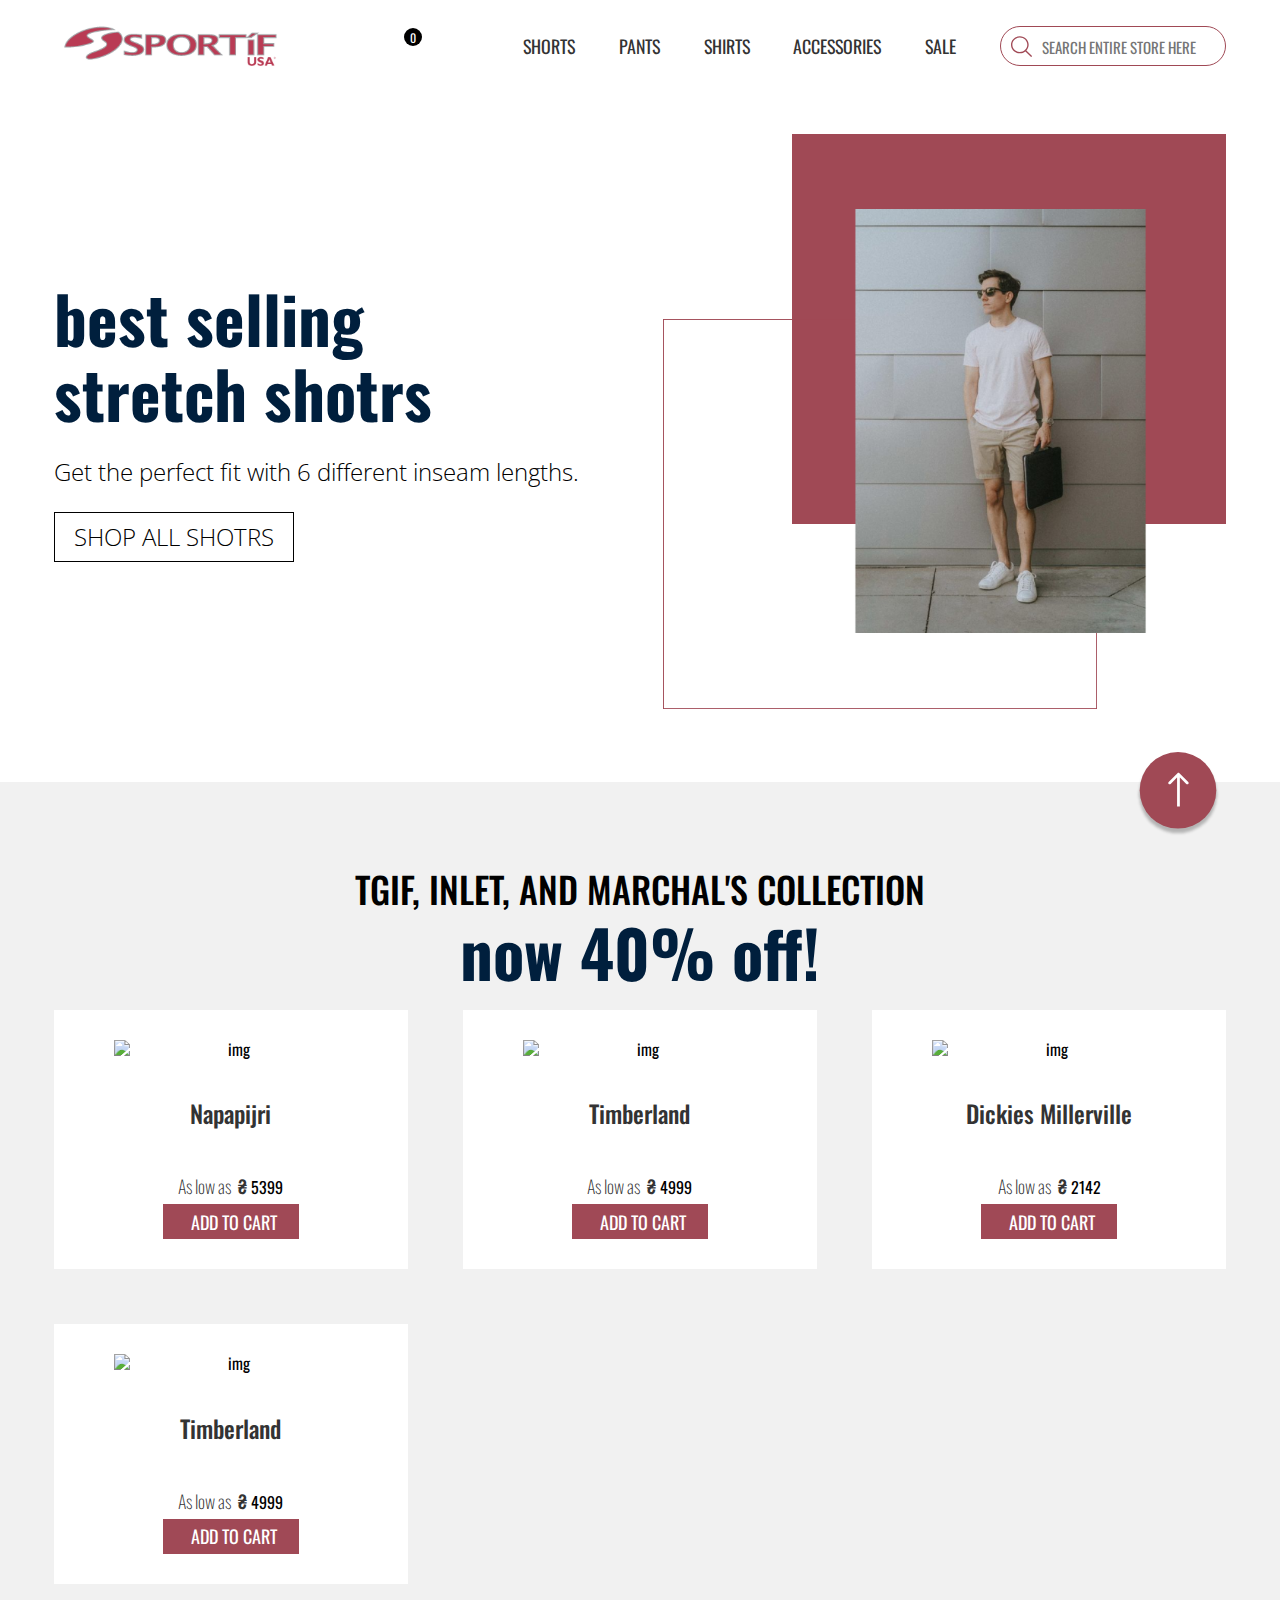
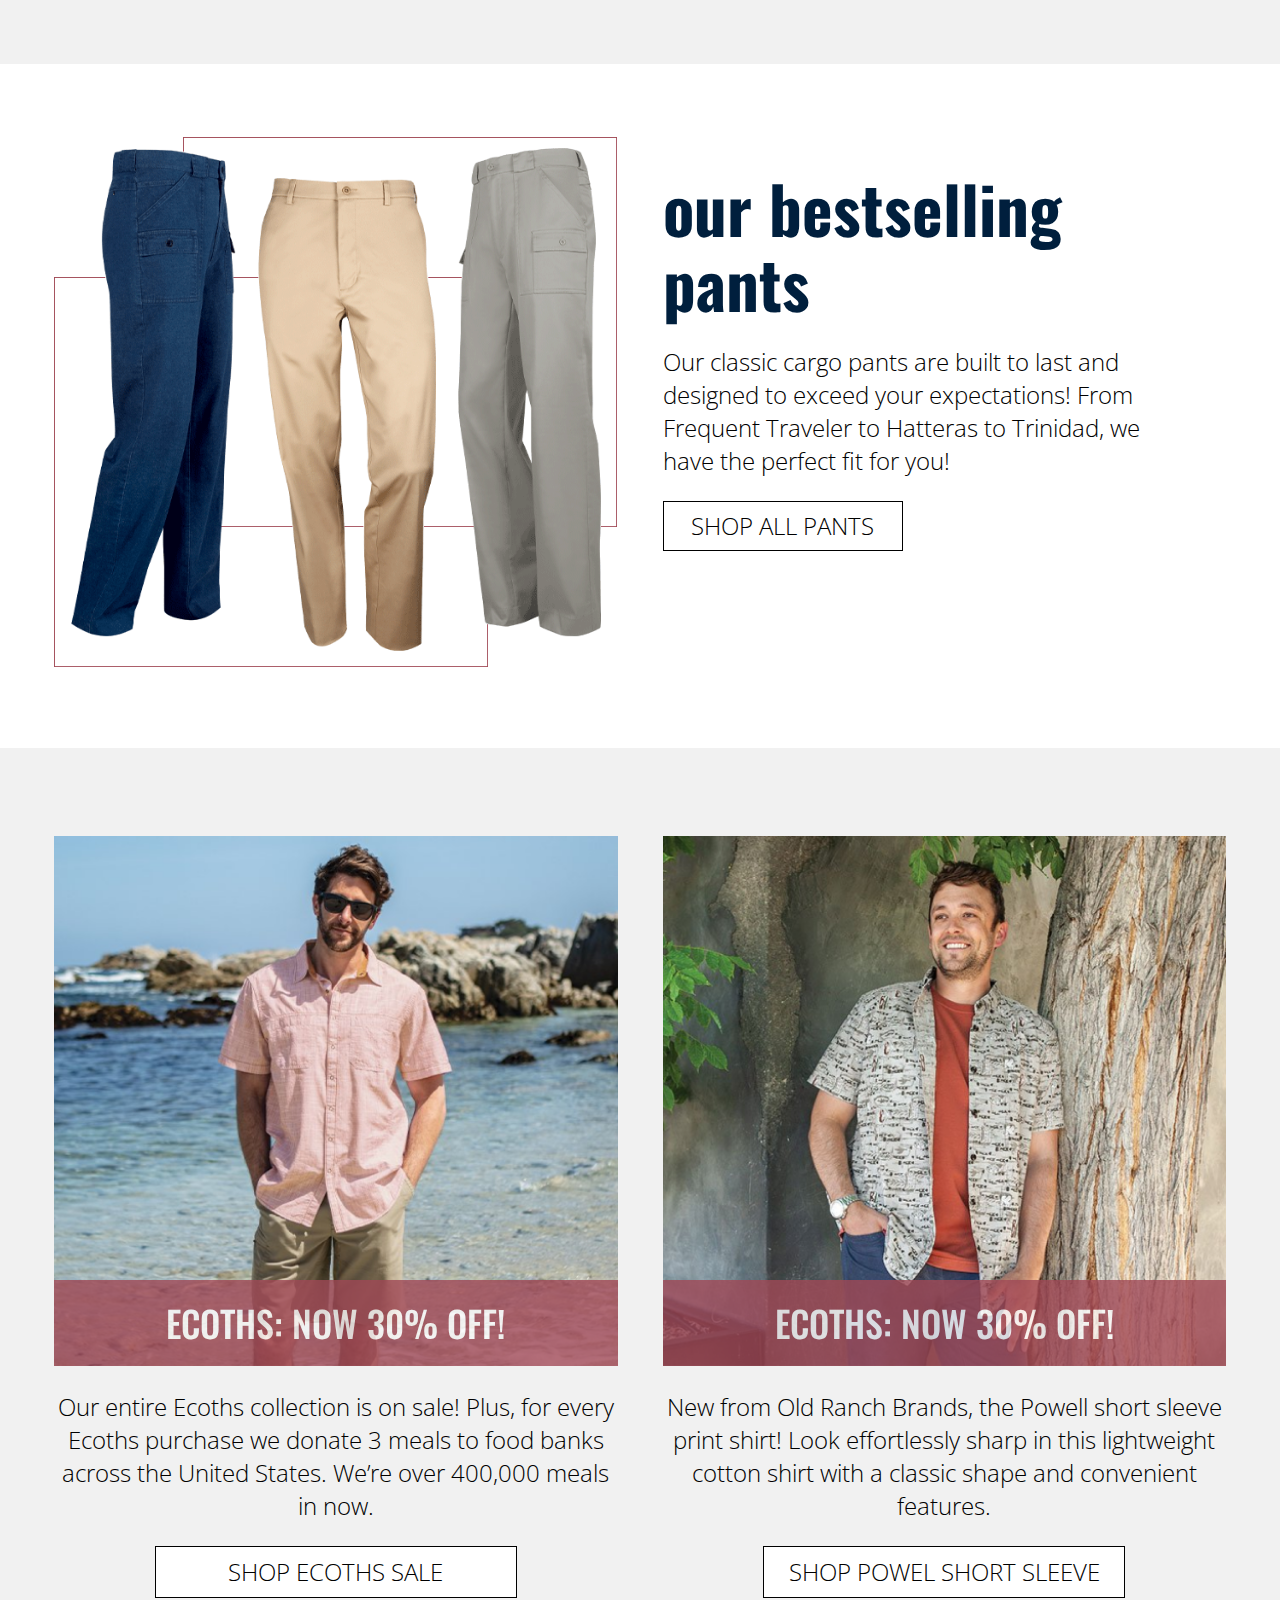
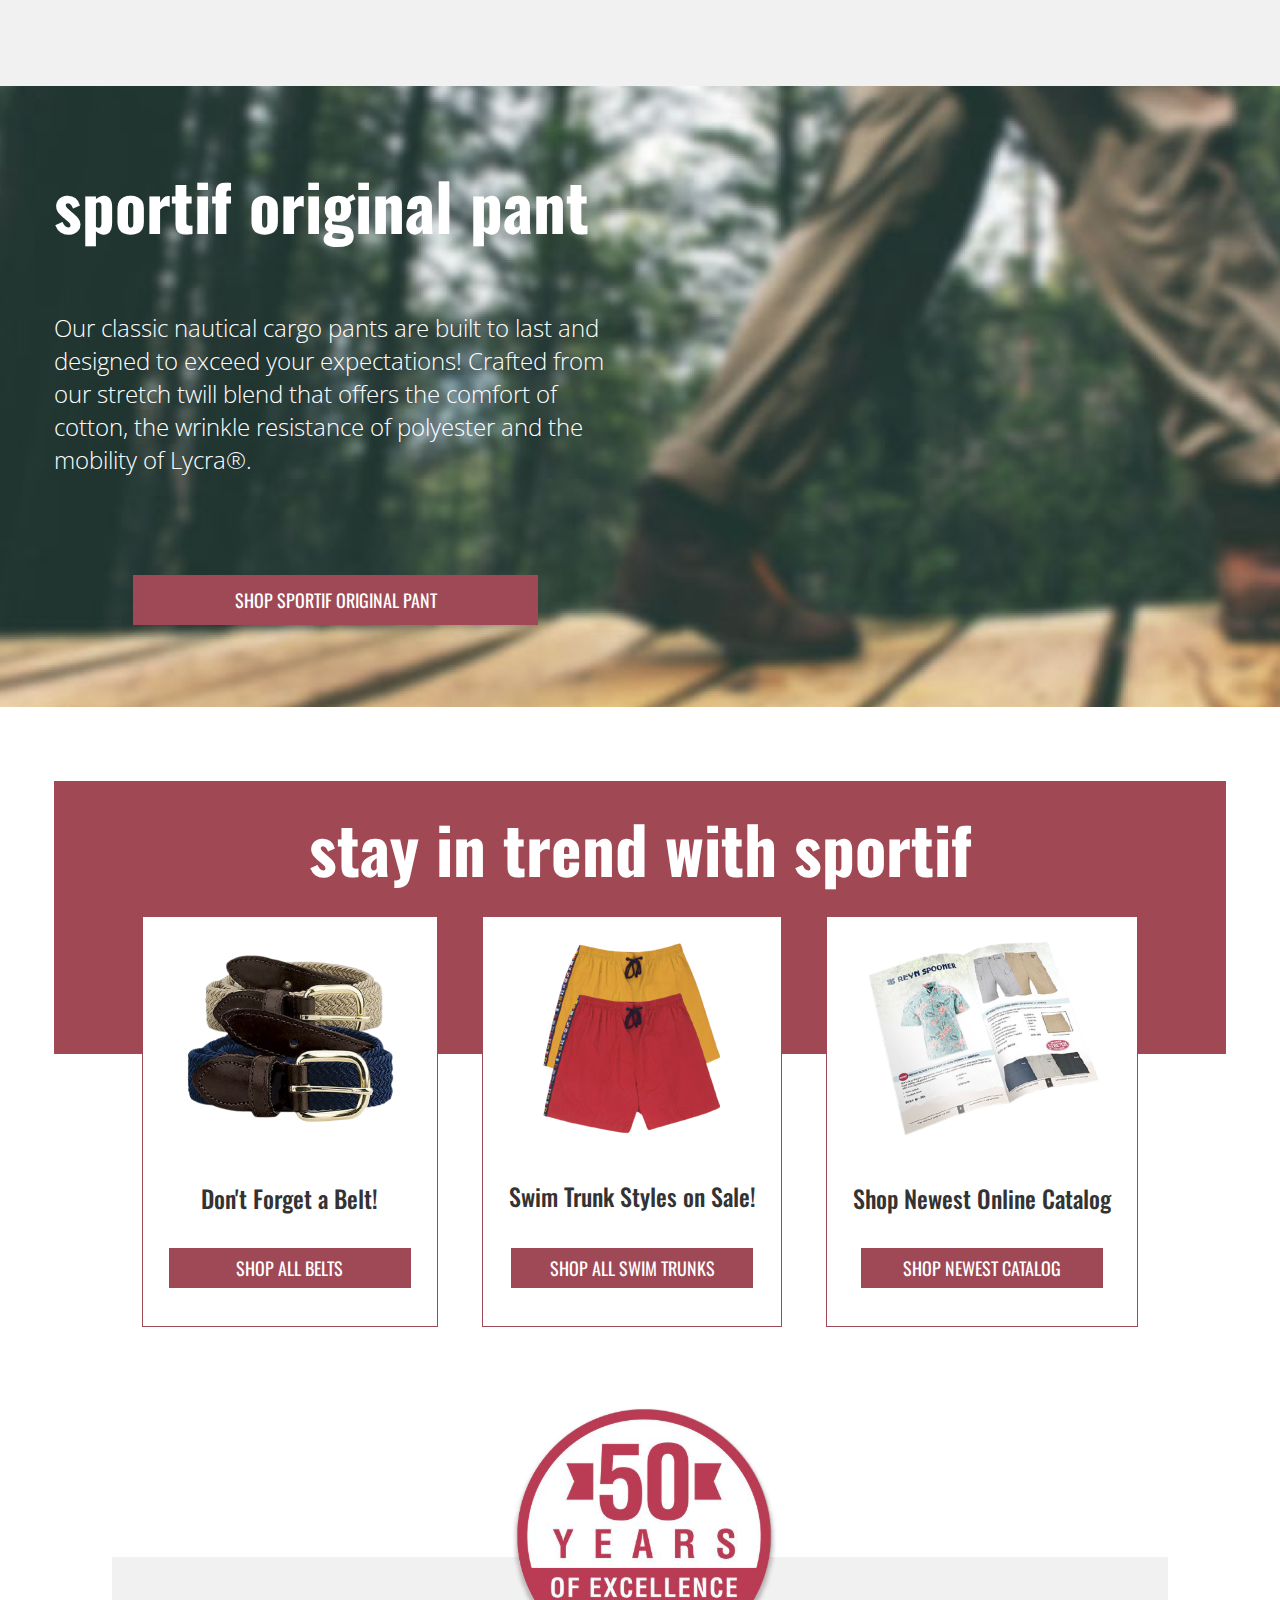
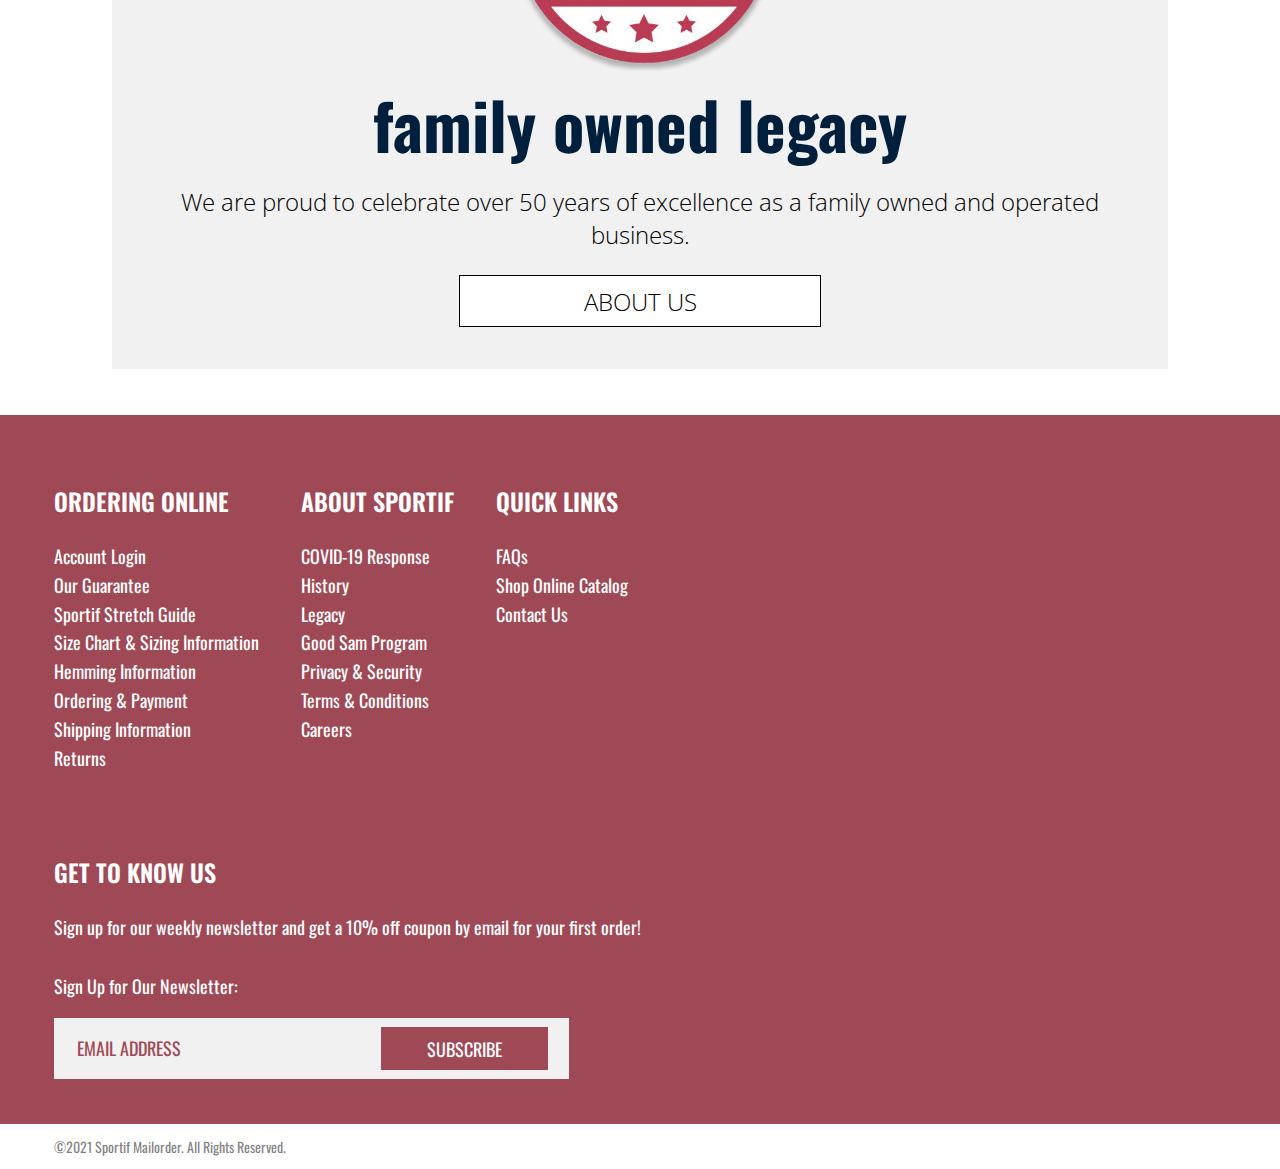
==== index.html @ de391627 "asdf" ====
<!DOCTYPE html>
<html lang="en">

<head>
  <meta charset="UTF-8">
  <meta http-equiv="X-UA-Compatible" content="IE=edge">
  <meta name="viewport" content="width=device-width, initial-scale=1.0">
  <title>SportIf</title>
  <link rel="stylesheet" href="./css/normalise.css">
  <link rel="stylesheet" href="./css/style.css">
  <link rel="stylesheet" href="./css/media.css">
</head>

<body>
  <div class="page">
    <header> <!-- header -->
      <div class="wrap">
        <div class="header">
          <a href="./index.html" class="header__logo">
            <img src="./img/svg/logo.svg" alt="logo">
          </a>
          <button class="header__shop sc-open" data-shop-open="open">
            <iconify-icon icon="subway:bag" width="32" height="32" class="header__bag"></iconify-icon>
            <span class="header__counter">0</span>
          </button>
          <nav class="header__nav" id="headerNav">
            <span data-tab="shorts" class="header__nav-link" href="shorts.html">shorts</span>
            <span data-tab="pants" class="header__nav-link" href="pants.html">pants</span>
            <span data-tab="shirts" class="header__nav-link" href="#!">shirts</span>
            <span data-tab="accessories" class="header__nav-link" href="#!">accessories</span>
            <span data-tab="sale" class="header__nav-link" href="#!">sale</span>
            <div class="header__search" id="headerSearch">
              <button class="header__search-btn">
                <img src="./img/svg/search.svg" alt="search">
              </button>
              <input class="header__search-inp" type="text" list="product" placeholder="search entire store here">
              <datalist id="product" class="header__search-list">
                <!-- adding options -->
              </datalist>
            </div>
          </nav>
          <div class="header__underlay"></div>
          <div class="burger">
            <span class="burger__line burger__line_one"></span>
            <span class="burger__line burger__line_two"></span>
            <span class="burger__line burger__line_three"></span>
            <span class="burger__line burger__line_four"></span>
          </div>
        </div>
      </div>
    </header>
    <section> <!-- block one -->
      <div class="wrap">
        <div class="one grid">
          <div class="one__left">
            <h2 class="text_xl">best selling <br> stretch shotrs</h2>
            <p class="text_md">Get the perfect fit with 6 different inseam lengths.</p>
            <button data-button="shorts" class="btn text_md">shop all shotrs</button>
          </div>
          <div class="one__right">
            <img src="./img/fashion-models/image-1.png" alt="img">
          </div>
        </div>
      </div>
    </section>
    <section> <!-- block two -->
      <div class="box">
        <div class="wrap">
          <div class="two">
            <h3 class="text_lg">tgif, inlet, and marchal's collection</h3>
            <h2 class="text_xl">now 40% off!</h2>
            <div class="two__cards">
              <!-- adding cards -->
            </div>
          </div>
        </div>
      </div>
    </section>
    <section> <!-- block three -->
      <div class="wrap">
        <div class="three grid">
          <div class="three__left">
            <img src="./img/onter/pants.png" alt="img">
          </div>
          <div class="three__right">
            <h2 class="text_xl">our bestselling pants</h2>
            <p class="text_md">Our classic cargo pants are built to last and designed to exceed your expectations! From
              Frequent Traveler
              to Hatteras to Trinidad, we have the perfect fit for you!
            </p>
            <button data-button="pants" class="btn text_md">shop all pants</button>
          </div>
        </div>
      </div>
    </section>
    <section> <!-- block four -->
      <div class="box">
        <div class="wrap">
          <div class="four grid">
            <div class="four__card">
              <div class="four__image">
                <img src="./img/fashion-models/image2.png" alt="img">
              </div>
              <p class="text_md">
                Our entire Ecoths collection is on sale! Plus, for every Ecoths purchase we donate 3 meals to food banks
                across the United States. We’re over 400,000 meals in now.
              </p>
              <a href="#!" class="btn text_md four__btn">shop ecoths sale</a>
            </div>
            <div class="four__card">
              <div class="four__image">
                <img src="./img/fashion-models/image3.png" alt="img">
              </div>
              <p class="text_md">
                New from Old Ranch Brands, the Powell short sleeve print shirt! Look effortlessly sharp in this
                lightweight cotton shirt with a classic shape and convenient features.
              </p>
              <a href="#!" class="btn text_md four__btn">shop powel short sleeve</a>
            </div>
          </div>
        </div>
      </div>
    </section>
    <section> <!-- block five -->
      <div class="five">
        <div class="wrap">
          <div class="grid">
            <h2 class="five__title text_xl text_white">sportif original pant</h2>
            <p class="five__item text_md text_white">
              Our classic nautical cargo pants are built to last and designed to exceed your expectations! Crafted from
              our stretch twill blend that offers the comfort of cotton, the wrinkle resistance of polyester and the
              mobility of Lycra®.
            </p>
            <button class="five__btn btn_red">shop sportif original pant</button>
          </div>
        </div>
      </div>
    </section>
    <section> <!-- block six -->
      <div class="wrap">
        <div class="six">
          <div class="six__content">
            <h2 class="six__title text_xl text_white">stay in trend with sportif</h2>
            <div class="six__cards">
              <div class="six__card">
                <div>
                  <img src="./img/onter/belts.png" alt="belts">
                </div>
                <h4 class="card__title">Don't Forget a Belt!</h4>
                <button class="six__btn btn_red">shop all belts</button>
              </div>
              <div class="six__card">
                <div>
                  <img src="./img/onter/swims.png" alt="belts">
                </div>
                <h4 class="card__title">Swim Trunk Styles on Sale!</h4>
                <button class="six__btn btn_red">shop all swim trunks</button>
              </div>
              <div class="six__card">
                <div>
                  <img src="./img/onter/2104_sp_home_catalog.png" alt="belts">
                </div>
                <h4 class="card__title">Shop Newest Online Catalog</h4>
                <button class="six__btn btn_red">shop newest catalog</button>
              </div>
            </div>
          </div>
        </div>
      </div>
    </section>
    <section> <!-- block seven -->
      <div class="wrap">
        <div class="seven">
          <div class="seven__content">
            <h2 class="text_xl">family owned legacy</h2>
            <p class="text_md">
              We are proud to celebrate over 50 years of excellence as a family owned and operated business.
            </p>
            <a href="#!" class="btn text_md four__btn">about us</a>
          </div>
        </div>
      </div>
    </section>
    <footer> <!-- foooter -->
      <div class="footer">
        <div class="wrap">
          <div class="footer__content">
            <div class="footer__column">
              <h2 class="footer__title text_white">ordering online</h2>
              <ul>
                <li><a href="#!" class="text_sm text_white">Account Login</a></li>
                <li><a href="#!" class="text_sm text_white">Our Guarantee</a></li>
                <li><a href="#!" class="text_sm text_white">Sportif Stretch Guide</a></li>
                <li><a href="#!" class="text_sm text_white">Size Chart & Sizing Information</a></li>
                <li><a href="#!" class="text_sm text_white">Hemming Information</a></li>
                <li><a href="#!" class="text_sm text_white">Ordering & Payment</a></li>
                <li><a href="#!" class="text_sm text_white">Shipping Information</a></li>
                <li><a href="#!" class="text_sm text_white">Returns</a></li>
              </ul>
            </div>
            <div class="footer__column">
              <h2 class="footer__title text_white">about sportif</h2>
              <ul>
                <li><a href="#!" class="text_sm text_white">COVID-19 Response</a></li>
                <li><a href="#!" class="text_sm text_white">History</a></li>
                <li><a href="#!" class="text_sm text_white">Legacy</a></li>
                <li><a href="#!" class="text_sm text_white">Good Sam Program</a></li>
                <li><a href="#!" class="text_sm text_white">Privacy & Security</a></li>
                <li><a href="#!" class="text_sm text_white">Terms & Conditions</a></li>
                <li><a href="#!" class="text_sm text_white">Careers</a></li>
              </ul>
            </div>
            <div class="footer__column">
              <h2 class="footer__title text_white">quick links</h2>
              <ul>
                <li><a href="#!" class="text_sm text_white">FAQs</a></li>
                <li><a href="#!" class="text_sm text_white">Shop Online Catalog</a></li>
                <li><a href="#!" class="text_sm text_white">Contact Us</a></li>
              </ul>
            </div>
            <div class="footer__column">
              <h2 class="footer__title text_white">get to know us</h2>
              <ul>
                <li class="footer__margin">
                  <a href="#!" class="text_sm text_white">
                    Sign up for our weekly newsletter and get a 10% off coupon by email for your first order!
                  </a>
                </li>
                <li><a href="#!" class="text_sm text_white">Sign Up for Our Newsletter:</a></li>
              </ul>
              <form>
                <div class="footer__form">
                  <input type="email" class="footer__input" placeholder="email address">
                  <input type="submit" value="subscribe" class="footer__btn btn_red">
                </div>
              </form>
            </div>
          </div>
        </div>
      </div>
    </footer>
    <div class="copy">
      <div class="wrap"><span class="copy__text">©2021 Sportif Mailorder. All Rights Reserved.</span></div>
    </div>
    <div class="arrow-up">
      <a href="#">
        <img src="./img/svg/arrow-up.svg" alt="">
      </a>
    </div>
    <section> <!-- card modal -->
      <div class="modal hide">
        <div class="modal__content sc-card">
          <button class="close md-close">
            <img src="./img/svg/cloce.svg" alt="close">
          </button>
          <div class="grid">
            <div class="modal__left">
              <img class="modal__image sc-image" src="" alt="product">
              <div class="modal__block-image">
                <img class="modal__img-front" src="" alt="front">
                <img class="modal__img-back" src="" alt="back">
              </div>
            </div>
            <div class="modal__right">
              <div class="modal__chapter">
                <h1 class="modal__name-product sc-title">ssss</h1>
                <span class="modal__item">item #</span>
                <span class="modal__id sc-id"></span>
              </div>
              <div class="card__stars modal__stars">
                <iconify-icon icon="bi:star-fill" style="color: #ffcc48;" width="24" height="24"></iconify-icon>
                <iconify-icon icon="bi:star-fill" style="color: #ffcc48;" width="24" height="24"></iconify-icon>
                <iconify-icon icon="bi:star-fill" style="color: #ffcc48;" width="24" height="24"></iconify-icon>
                <iconify-icon icon="bi:star-fill" style="color: #ffcc48;" width="24" height="24"></iconify-icon>
                <iconify-icon icon="bi:star-fill" style="color: #ffcc48;" width="24" height="24"></iconify-icon>
              </div>
              <div class="modal__as">As low as</div>
              <div class="modal__cost">
                <span>&#8372;</span>
                <span class="modal__price sc-price"></span>
              </div>
              <div>
                <span class="modal__size">size</span>
                <div class="modal__size-block"></div>
              </div>
              <div class="modal__buttons">
                <button class="modal__bag sc-add">
                  <iconify-icon icon="subway:bag" width="21" height="21"></iconify-icon>
                  add to bag
                </button>
                <button class="modal__wish">
                  <iconify-icon icon="mdi:heart" width="30" height="30"></iconify-icon>
                  add to wishlist
                </button>
              </div>
              <div class="modal__social">
                <a href="https://uk-ua.facebook.com/">
                  <img src="./img/svg/facebook.svg" alt="facebook">
                </a>
                <a href="https://twitter.com/?lang=uk">
                  <img src="./img/svg/twitter.svg" alt="twitter">
                </a>
                <a href="https://www.pinterest.com/">
                  <img src="./img/svg/pinterest.svg" alt="pinterest">
                </a>
                <a href="#">
                  <img src="./img/svg/link.svg" alt="link">
                </a>
              </div>
              <div class="modal__copy">
                <h2 class="modal__worry">- Worry Free Shopping -</h2>
                <div class="modal__bellow">
                  <div class="modal__copy-delivery">
                    <img src="./img/svg/free-delivery.svg" alt="img">
                    <span class="modal__copy-text">free priority shipping on ofders $99+*</span>
                  </div>
                  <div class="modal__copy-exchange">
                    <img src="./img/svg/exchange.svg" alt="img">
                    <span class="modal__copy-text">free returns & exchanges*</span>
                  </div>
                </div>
              </div>
            </div>
          </div>
        </div>
      </div>
    </section>
    <section> <!-- shopping cart modal -->
      <div class="modal shop hide">
        <div class="shop__content modal__content">
          <header>
            <div class="shop__header">
              <h1 class="aside__title shop__ch">
                shopping cart 
                <span class="shop__empty">is empty</span>
              </h1>
              <button class="shop__close sc-close">
                <img src="./img/svg/cloce.svg" alt="close">
              </button>
            </div>
          </header>
          <main>
            <div class="wrap">
              <div class="shop__main r-main">
                <!-- adding cards to shop cart -->
              </div>
            </div>
          </main>
          <footer>
            <div class="shop__footer">
              <button class="shop__pay btn_red">
                pay: &nbsp;
                <span class="shop__total-price sc-total-price"></span>
                &nbsp; &#8372;
              </button>
            </div>
          </footer>
        </div>
      </div>
    </section>
  </div>

  <script src="https://code.iconify.design/iconify-icon/1.0.7/iconify-icon.min.js"></script>
  <script src="./js/index.js" type="module"></script>
  <script src="./js/shopcart.js" type="module"></script>
</body>

</html>
---- css/normalise.css ----
/*! normalize.css v8.0.1 | MIT License | github.com/necolas/normalize.css */

/* Document
   ========================================================================== */

/**
 * 1. Correct the line height in all browsers.
 * 2. Prevent adjustments of font size after orientation changes in iOS.
 */

 html {
  line-height: 1.15; /* 1 */
  -webkit-text-size-adjust: 100%; /* 2 */
}

/* Sections
   ========================================================================== */

/**
 * Remove the margin in all browsers.
 */

body {
  margin: 0;
}

/**
 * Render the `main` element consistently in IE.
 */

main {
  display: block;
}

/**
 * Correct the font size and margin on `h1` elements within `section` and
 * `article` contexts in Chrome, Firefox, and Safari.
 */

h1 {
  font-size: 2em;
  margin: 0.67em 0;
}

/* Grouping content
   ========================================================================== */

/**
 * 1. Add the correct box sizing in Firefox.
 * 2. Show the overflow in Edge and IE.
 */

hr {
  box-sizing: content-box; /* 1 */
  height: 0; /* 1 */
  overflow: visible; /* 2 */
}

/**
 * 1. Correct the inheritance and scaling of font size in all browsers.
 * 2. Correct the odd `em` font sizing in all browsers.
 */

pre {
  font-family: monospace, monospace; /* 1 */
  font-size: 1em; /* 2 */
}

/* Text-level semantics
   ========================================================================== */

/**
 * Remove the gray background on active links in IE 10.
 */

a {
  background-color: transparent;
}

/**
 * 1. Remove the bottom border in Chrome 57-
 * 2. Add the correct text decoration in Chrome, Edge, IE, Opera, and Safari.
 */

abbr[title] {
  border-bottom: none; /* 1 */
  text-decoration: underline; /* 2 */
  text-decoration: underline dotted; /* 2 */
}

/**
 * Add the correct font weight in Chrome, Edge, and Safari.
 */

b,
strong {
  font-weight: bolder;
}

/**
 * 1. Correct the inheritance and scaling of font size in all browsers.
 * 2. Correct the odd `em` font sizing in all browsers.
 */

code,
kbd,
samp {
  font-family: monospace, monospace; /* 1 */
  font-size: 1em; /* 2 */
}

/**
 * Add the correct font size in all browsers.
 */

small {
  font-size: 80%;
}

/**
 * Prevent `sub` and `sup` elements from affecting the line height in
 * all browsers.
 */

sub,
sup {
  font-size: 75%;
  line-height: 0;
  position: relative;
  vertical-align: baseline;
}

sub {
  bottom: -0.25em;
}

sup {
  top: -0.5em;
}

/* Embedded content
   ========================================================================== */

/**
 * Remove the border on images inside links in IE 10.
 */

img {
  border-style: none;
}

/* Forms
   ========================================================================== */

/**
 * 1. Change the font styles in all browsers.
 * 2. Remove the margin in Firefox and Safari.
 */

button,
input,
optgroup,
select,
textarea {
  font-family: inherit; /* 1 */
  font-size: 100%; /* 1 */
  line-height: 1.15; /* 1 */
  margin: 0; /* 2 */
}

/**
 * Show the overflow in IE.
 * 1. Show the overflow in Edge.
 */

button,
input { /* 1 */
  overflow: visible;
}

/**
 * Remove the inheritance of text transform in Edge, Firefox, and IE.
 * 1. Remove the inheritance of text transform in Firefox.
 */

button,
select { /* 1 */
  text-transform: none;
}

/**
 * Correct the inability to style clickable types in iOS and Safari.
 */

button,
[type="button"],
[type="reset"],
[type="submit"] {
  -webkit-appearance: button;
}

/**
 * Remove the inner border and padding in Firefox.
 */

button::-moz-focus-inner,
[type="button"]::-moz-focus-inner,
[type="reset"]::-moz-focus-inner,
[type="submit"]::-moz-focus-inner {
  border-style: none;
  padding: 0;
}

/**
 * Restore the focus styles unset by the previous rule.
 */

button:-moz-focusring,
[type="button"]:-moz-focusring,
[type="reset"]:-moz-focusring,
[type="submit"]:-moz-focusring {
  outline: 1px dotted ButtonText;
}

/**
 * Correct the padding in Firefox.
 */

fieldset {
  padding: 0.35em 0.75em 0.625em;
}

/**
 * 1. Correct the text wrapping in Edge and IE.
 * 2. Correct the color inheritance from `fieldset` elements in IE.
 * 3. Remove the padding so developers are not caught out when they zero out
 *    `fieldset` elements in all browsers.
 */

legend {
  box-sizing: border-box; /* 1 */
  color: inherit; /* 2 */
  display: table; /* 1 */
  max-width: 100%; /* 1 */
  padding: 0; /* 3 */
  white-space: normal; /* 1 */
}

/**
 * Add the correct vertical alignment in Chrome, Firefox, and Opera.
 */

progress {
  vertical-align: baseline;
}

/**
 * Remove the default vertical scrollbar in IE 10+.
 */

textarea {
  overflow: auto;
}

/**
 * 1. Add the correct box sizing in IE 10.
 * 2. Remove the padding in IE 10.
 */

[type="checkbox"],
[type="radio"] {
  box-sizing: border-box; /* 1 */
  padding: 0; /* 2 */
}

/**
 * Correct the cursor style of increment and decrement buttons in Chrome.
 */

[type="number"]::-webkit-inner-spin-button,
[type="number"]::-webkit-outer-spin-button {
  height: auto;
}

/**
 * 1. Correct the odd appearance in Chrome and Safari.
 * 2. Correct the outline style in Safari.
 */

[type="search"] {
  -webkit-appearance: textfield; /* 1 */
  outline-offset: -2px; /* 2 */
}

/**
 * Remove the inner padding in Chrome and Safari on macOS.
 */

[type="search"]::-webkit-search-decoration {
  -webkit-appearance: none;
}

/**
 * 1. Correct the inability to style clickable types in iOS and Safari.
 * 2. Change font properties to `inherit` in Safari.
 */

::-webkit-file-upload-button {
  -webkit-appearance: button; /* 1 */
  font: inherit; /* 2 */
}

/* Interactive
   ========================================================================== */

/*
 * Add the correct display in Edge, IE 10+, and Firefox.
 */

details {
  display: block;
}

/*
 * Add the correct display in all browsers.
 */

summary {
  display: list-item;
}

/* Misc
   ========================================================================== */

/**
 * Add the correct display in IE 10+.
 */

template {
  display: none;
}

/**
 * Add the correct display in IE 10.
 */

[hidden] {
  display: none;
}
---- css/style.css ----
@import url("https://fonts.googleapis.com/css2?family=Open+Sans:wght@300;400&family=Oswald:wght@200;300;400;500;600;700&display=swap");
/* #region tags */
html {
  scroll-behavior: smooth;
  -webkit-tap-highlight-color: rgba(0, 0, 0, 0);
}

body {
  font-family: "Oswald", sans-serif;
  background-color: #787878;
}

body.active {
  overflow: hidden;
}

a {
  text-decoration: none;
}

a:hover {
  color: #C4C4C4;
}

img {
  width: 100%;
  display: block;
}

button {
  border: none;
  outline: none;
  background: transparent;
  padding: 0;
  cursor: pointer;
}

ul {
  padding: 0;
  list-style-type: none;
}

input {
  border: none;
  outline: none;
  background: transparent;
}

input[type=checkbox] {
  display: block;
  width: 15px;
  height: 15px;
  margin-bottom: 26px;
}

input[type=checkbox]:checked + label {
  border: 1px solid #a04956;
  opacity: 0.5;
}

/* #endregion */
/* #region common */
.page {
  max-width: 1440px;
  margin: 0 auto;
  overflow: hidden;
  background-color: #fff;
}

.box {
  max-width: 1440px;
  background-color: #f1f1f1;
}

.wrap {
  padding: 0 4.2%;
  box-sizing: border-box;
}

.grid {
  display: grid;
  grid-template-columns: 1fr 1fr;
  gap: 45px;
}

.text_xl {
  font-size: 65px;
  font-weight: 700;
  color: #001f3d;
  margin: 0;
}

.text_lg {
  font-size: 36px;
  font-weight: 500;
  line-height: normal;
  text-transform: uppercase;
  color: #000;
  margin: 0;
}

.text_md {
  color: #000;
  font-family: Open Sans;
  font-size: 24px;
  font-weight: 300;
  line-height: normal;
}

.text_sm {
  font-size: 18px;
  font-weight: 400;
  line-height: normal;
  color: #333;
}

.text_white {
  color: #fff;
}

.text_red {
  color: #a04956;
}

.btn {
  display: flex;
  align-items: center;
  justify-content: center;
  width: 240px;
  height: 50px;
  padding: 0;
  text-transform: uppercase;
  border: 1px solid #000;
  background: #fff;
  transition: all 0.1s linear;
}

.btn:hover {
  color: #fff;
  background-color: #a04956;
}

.btn_red {
  display: flex;
  align-items: center;
  justify-content: center;
  justify-self: center;
  -moz-column-gap: 4px;
       column-gap: 4px;
  border: none;
  background: #a04956;
  font-size: 18px;
  font-weight: 400;
  line-height: normal;
  text-transform: uppercase;
  color: #fff;
  transition: all 0.1s linear;
}

.btn_red:hover {
  color: #000;
  background: #fff;
  border: 1px solid #000;
}

.sc_btn:disabled {
  color: #000;
  background: #fff;
  border: 1px solid #000;
}

.btn_red.active {
  color: #000;
  background: #fff;
  border: 1px solid #000;
}

.card {
  display: grid;
  grid-template-rows: auto 1fr;
  grid-auto-flow: row;
  align-items: center;
  row-gap: 5px;
  box-sizing: border-box;
  padding: 30px 60px;
  background-color: #fff;
}
.card__image {
  cursor: pointer;
}
.card__title {
  align-self: flex-start;
  font-size: 24px;
  font-weight: 500;
  line-height: normal;
  text-align: center;
  color: #333;
}
.card__stars {
  display: flex;
  justify-content: space-between;
  justify-self: center;
  width: 150px;
}
.card__stars img {
  width: 24px;
}
.card__spans {
  justify-self: center;
}
.card__as {
  font-weight: 200;
  margin-right: 4px;
}
.card__price {
  font-weight: 500;
}
.card__btn {
  -moz-column-gap: 6px;
       column-gap: 6px;
}
.card__btn img {
  width: 21px;
}

.hide {
  display: none;
}

.arrow-up {
  width: 84px;
  position: fixed;
  z-index: 10;
  right: 60px;
  bottom: 4rem;
}

.breadcrumbs__home {
  width: 30px;
}
.breadcrumbs__arrow {
  width: 20px;
  height: 24px;
}

.breadcrumbs ul {
  display: flex;
  align-items: flex-end;
  gap: 16px;
}

.breadcrumbs-text {
  font-size: 24px;
  font-weight: 500;
  color: #000;
}

.pagination {
  display: flex;
  justify-content: flex-end;
  padding: 0;
  list-style-type: none;
  margin-top: 50px;
}
.pagination__item {
  width: 35px;
  height: 35px;
  display: flex;
  align-items: center;
  justify-content: center;
  font-family: Oswald;
  font-size: 20px;
  font-weight: 400;
  line-height: 180.804%;
  color: #A04955;
  border: 1px solid #A04955;
  background: #F1F1F1;
  margin-right: 15px;
}
.pagination__item:hover, .pagination__item.active {
  font-family: Oswald;
  font-size: 20px;
  font-weight: 400;
  line-height: 180.804%;
  color: #FFF;
  background: #A04955;
  border: 1px solid #A04955;
  cursor: pointer;
}

/* #endregion */
/* #region header */
.header {
  display: grid;
  grid-template-columns: 1fr 1fr 3fr;
  align-items: center;
  box-sizing: border-box;
  padding: 2.1% 0;
}
.header__shop {
  position: relative;
  width: 32px;
  justify-self: center;
}
.header__bag {
  color: #a04956;
}
.header__counter {
  position: absolute;
  bottom: 0;
  right: 0;
  width: 18px;
  height: 18px;
  font-size: 12px;
  display: flex;
  align-items: center;
  justify-content: center;
  color: #fff;
  border-radius: 50px;
  background-color: #000;
}
.header__nav {
  display: flex;
  align-items: center;
  justify-content: space-between;
}
.header__nav-link {
  font-size: clamp(16px, 1.4cqi, 20px);
  font-weight: 400;
  color: #333;
  text-transform: uppercase;
  cursor: pointer;
}
.header__nav-link:hover {
  color: #C4C4C4;
}
.header__search {
  display: flex;
  width: 226px;
  max-width: 270px;
  min-width: 155px;
  height: 40px;
  border-radius: 54px;
  border: 1px solid #A04955;
  background: #FFF;
  box-sizing: border-box;
  padding: 0 0 0 10px;
}
.header__search-btn {
  width: 24px;
  margin-right: 8px;
}
.header__search input {
  width: 100%;
  height: 100%;
  font-size: 15px;
  font-weight: 400;
  color: #787878;
  text-transform: uppercase;
}
.header .burger {
  display: none;
}
.header__underlay {
  display: none;
}

/* #endregion */
/* #region block one */
.one {
  container-type: inline-size;
  padding: 3.5% 0 6.3%;
}
.one__left {
  grid-column: 1;
  align-self: center;
}
.one__right {
  grid-column: 2/3;
  height: 49cqw;
  display: flex;
  align-items: center;
  justify-content: flex-end;
  background: url("../img/back/back-block-one-one.png") 0 100%/77% no-repeat, url("../img/back/back-block-one-two.png") 100% 0%/77% no-repeat;
}
.one__right img {
  width: 80%;
}

/* #endregion */
/* #region block two */
.two {
  text-align: center;
  box-sizing: border-box;
  padding: 80px 0;
}
.two__cards {
  display: grid;
  grid-template-columns: repeat(auto-fit, minmax(280px, 1fr));
  gap: 55px;
  margin-top: 20px;
}
.two__btn {
  width: 136px;
  height: 35px;
}

/* #endregion */
/* #region block three */
.three {
  padding: 6.3% 0 6.9%;
}
.three__left {
  display: flex;
  align-items: center;
  background: url("../img/back/back-block-one-one.png") 0 100%/77% no-repeat, url("../img/back/back-block-one-one.png") 100% 0%/77% no-repeat;
}
.three__right {
  padding: 6% 12% 0 0;
}

/* #endregion */
/* #region block four */
.four {
  padding: 7.5% 0;
}
.four__card {
  display: grid;
  grid-template-rows: auto 1fr;
  text-align: center;
}
.four__image {
  position: relative;
}
.four__image::before {
  content: "ecoths: now 30% off!";
  position: absolute;
  right: 0;
  bottom: 0;
  left: 0;
  height: 86px;
  opacity: 0.8;
  background: #a04956;
  display: flex;
  align-items: center;
  justify-content: center;
  font-size: 36px;
  font-weight: 500;
  line-height: normal;
  text-transform: uppercase;
  color: #fff;
  padding: 16px 0;
  box-sizing: border-box;
}
.four__title {
  position: relative;
  z-index: 1;
  color: #fff;
  background: transparent;
}
.four__btn {
  width: 360px;
  justify-self: center;
}

/* #endregion */
/* #region block five */
.five {
  padding: 6.4% 0;
  background: url("../img/back/back-block-five.png") center/cover no-repeat;
}
.five__title {
  grid-column: 1;
}
.five__item {
  grid-column: 1;
}
.five__btn {
  grid-column: 1;
  width: 405px;
  height: 50px;
  margin-top: 30px;
}

/* #endregion */
/* #region block six */
.six {
  padding: 6.3% 0;
}
.six__content {
  background: linear-gradient(to bottom, rgb(160, 73, 85) 0%, rgb(160, 73, 85) 50%, rgb(255, 255, 255) 50%, rgb(255, 255, 255) 100%);
}
.six__title {
  text-align: center;
  padding: 30px 0;
}
.six__cards {
  display: flex;
  justify-content: space-around;
  gap: 15px;
  padding: 0 6.3%;
}
.six__card {
  display: grid;
  grid-template-rows: auto 1fr;
  justify-items: center;
  box-sizing: border-box;
  padding: 15px 2.5% 38px;
  background-color: #fff;
  border: 1px solid #a04956;
}
.six__btn {
  width: 242px;
  height: 40px;
}

/* #endregion */
/* #region block seven */
.seven {
  position: relative;
  display: flex;
  flex-direction: column;
  align-items: center;
  padding: 156px 0 46px;
}
.seven__content {
  width: 90%;
  text-align: center;
  box-sizing: border-box;
  padding: 130px 20px 42px;
  background-color: #f1f1f1;
}

.seven::after {
  content: "";
  position: absolute;
  top: 0;
  left: 50%;
  transform: translateX(-50%);
  z-index: 2;
  width: 276px;
  height: 270px;
  background: url("../img/svg/50years.svg") 0 0/auto auto no-repeat;
}

/* #endregion */
/* #region footer */
.footer {
  padding: 3.5% 0;
  background-color: #a04956;
}
.footer__content {
  display: flex;
  flex-wrap: wrap;
  gap: 42px;
}
.footer__title {
  font-size: 24px;
  font-weight: 600;
  line-height: 180%;
  text-transform: uppercase;
}
.footer__margin {
  margin-bottom: 30px;
}
.footer__form {
  display: flex;
  align-items: center;
  justify-content: space-around;
  width: 515px;
  height: 61px;
  background-color: #f1f1f1;
}
.footer__input {
  display: block;
  width: 260px;
  height: 43px;
}
.footer__input::-moz-placeholder {
  font-size: 18px;
  font-weight: 400;
  line-height: 180%;
  text-transform: uppercase;
  color: #a04956;
}
.footer__input::placeholder {
  font-size: 18px;
  font-weight: 400;
  line-height: 180%;
  text-transform: uppercase;
  color: #a04956;
}
.footer__btn {
  width: 167px;
  height: 43px;
}

.footer li {
  line-height: 180%;
}

/* #endregion */
/* #region copy */
.copy {
  padding: 10px 0;
}
.copy__text {
  font-size: 14px;
  font-weight: 400;
  line-height: 180%;
  color: rgba(0, 0, 0, 0.5);
}

/* #endregion */
/* #region catalog search */
.catalog__up {
  display: flex;
  align-items: center;
  -moz-column-gap: 8.3%;
       column-gap: 8.3%;
  box-sizing: border-box;
  padding: 55px 0 24px;
}
.catalog__search {
  width: 100%;
}
.catalog__input {
  width: 100%;
  display: block;
  font-size: 64px;
  font-weight: 500;
  line-height: normal;
  text-transform: uppercase;
  color: #C4C4C4;
  border-bottom: 2px solid #C4C4C4;
}
.catalog__input::-moz-placeholder {
  color: #C4C4C4;
}
.catalog__input::placeholder {
  color: #C4C4C4;
}

/* #endregion */
/* #region catalog content */
.content {
  display: grid;
  grid-template-columns: 1fr 3fr;
  gap: 20px;
  box-sizing: border-box;
  padding: 20px 60px 76px;
  background-color: #f1f1f1;
}

.aside {
  width: 316px;
  height: 974px;
  border: 1px solid #A04955;
  background-color: #fff;
  box-sizing: border-box;
  padding: 25px;
  overflow: auto;
}
.aside__box {
  padding-bottom: 20px;
  border-bottom: 1px solid #a04956;
}
.aside__chapter {
  display: flex;
  align-items: center;
  justify-content: space-between;
  cursor: pointer;
}
.aside__title {
  font-size: 20px;
  font-weight: 400;
  line-height: 180%;
  letter-spacing: 4px;
  text-transform: uppercase;
  color: #000;
}
.aside__arrow {
  width: 20px;
}
.aside__list {
  display: none;
}
.aside__list.active {
  display: block;
}
.aside__flex {
  display: flex;
  flex-wrap: wrap;
  gap: 15px;
}
.aside__flex input {
  display: none;
}
.aside__content {
  display: none;
}
.aside__content.active {
  display: block;
}

.square-all {
  width: 100%;
  height: 40px;
  text-transform: uppercase;
  color: #000;
  border: 1px solid #f1f1f1;
  margin-bottom: 15px;
}

.square-all:hover {
  color: #a04956;
  border: 1px solid #a04956;
}

.square-all.active {
  color: #a04956;
  border: 1px solid #a04956;
}

.square-size {
  font-size: 20px;
  font-weight: 300;
  line-height: 180%;
  text-transform: uppercase;
  color: #000;
  width: 36px;
  height: 36px;
  display: flex;
  align-items: center;
  justify-content: center;
  border: 1px solid #f1f1f1;
  background-color: #f1f1f1;
  cursor: pointer;
}

.square-size:hover {
  border: 1px solid #a04956;
}

.square-size.active {
  border: 1px solid #a04956;
}

.square-color {
  width: 36px;
  height: 36px;
  border: 1px solid #f1f1f1;
  cursor: pointer;
}

.square-color:hover {
  border: 1px solid #a04956;
}

.square-color.active {
  border: 1px solid #a04956;
}

.square-size:disabled,
.square-color:disabled {
  opacity: 0.1;
  border: 1px solid #a04956;
}

.main {
  display: grid;
  grid-template-columns: repeat(auto-fill, minmax(230px, 1fr));
  gap: 20px;
}

.not-found {
  font-size: 48px;
  font-weight: 500;
  line-height: normal;
  text-transform: uppercase;
  color: #C4C4C4;
}

/* #endregion */
/* #region modal */
.modal.hide {
  display: none;
}

.modal {
  position: fixed;
  top: 0;
  right: 0;
  bottom: 0;
  left: 0;
  z-index: 2000;
  display: flex;
  align-items: center;
  justify-content: center;
  background-color: rgba(0, 0, 0, 0.5);
}
.modal__content {
  position: relative;
  width: 100%;
  max-height: 100vh;
  overflow: auto;
  max-width: 1300px;
  box-sizing: border-box;
  padding: 60px 40px 100px;
  background-color: #fff;
}
.modal__left {
  display: flex;
  flex-direction: column;
  align-items: center;
}
.modal__image {
  max-width: 469px;
  margin-bottom: 100px;
}
.modal__block-image {
  display: flex;
  justify-content: center;
  -moz-column-gap: 50px;
       column-gap: 50px;
}
.modal__img-front, .modal__img-back {
  width: 140px;
  height: 140px;
  -o-object-fit: cover;
     object-fit: cover;
  border: 1px solid #fff;
  cursor: pointer;
}
.modal__img-front:hover, .modal__img-back:hover {
  border: 1px solid #a04956;
}
.modal__right {
  display: grid;
  grid-template-rows: 1fr auto;
}
.modal__chapter {
  margin-bottom: 20px;
}
.modal__name-product {
  font-size: 48px;
  font-weight: 600;
  line-height: normal;
  color: #000;
  margin: 0;
}
.modal__item, .modal__id {
  font-size: 15px;
  font-weight: 400;
  line-height: normal;
  text-transform: uppercase;
  color: #000;
}
.modal__stars {
  justify-self: flex-start;
}
.modal__as {
  font-size: 18px;
  font-weight: 400;
  line-height: normal;
  color: #000;
  margin: 38px 0 20px;
}
.modal__cost {
  font-size: 36px;
  font-weight: 600;
  line-height: normal;
  color: #000;
  margin-bottom: 50px;
}
.modal__size {
  display: block;
  font-size: 18px;
  font-weight: 400;
  line-height: normal;
  text-transform: uppercase;
  color: #000;
  margin-bottom: 20px;
}
.modal__size-block {
  display: flex;
  flex-wrap: wrap;
  gap: 16px;
  text-align: center;
  font-size: 18px;
  font-weight: 400;
  line-height: normal;
  text-transform: uppercase;
  color: #000;
  margin-bottom: 42px;
}
.modal__size-square {
  display: flex;
  align-items: center;
  justify-content: center;
  width: 46px;
  height: 32px;
  border: 1px solid #C4C4C4;
}
.modal__buttons {
  display: flex;
  justify-content: space-between;
  -moz-column-gap: 20px;
       column-gap: 20px;
  margin-bottom: 24px;
}
.modal__bag, .modal__wish {
  max-width: 315px;
  width: 100%;
  height: 53px;
  display: flex;
  -moz-column-gap: 16px;
       column-gap: 16px;
  align-items: center;
  justify-content: center;
  text-transform: uppercase;
  font-size: 20px;
}
.modal__bag {
  color: #fff;
  background-color: #a04956;
  border: 1px solid #a04956;
}
.modal__bag:hover {
  color: #000;
  background-color: #fff;
  border: 1px solid #000;
}
.modal__wish {
  color: #a04956;
  border: 1px solid #a04956;
}
.modal__wish:hover {
  color: #000;
  background-color: #fff;
  border: 1px solid #000;
}
.modal__social {
  display: flex;
  -moz-column-gap: 26px;
       column-gap: 26px;
}
.modal__social img, .modal__bellow img {
  width: 34px;
  height: 34px;
}
.modal__copy {
  display: flex;
  flex-direction: column;
  align-items: center;
}
.modal__worry {
  width: 70%;
  font-size: 24px;
  font-weight: 400;
  line-height: 64px;
  text-align: center;
  color: #333;
  border-bottom: 1px solid #a04956;
}
.modal__bellow {
  display: flex;
  justify-content: space-between;
}
.modal__copy-delivery, .modal__copy-exchange {
  width: 45%;
  display: flex;
  align-items: center;
  -moz-column-gap: 26px;
       column-gap: 26px;
}
.modal__copy-text {
  font-size: 14px;
  font-weight: 400;
  line-height: normal;
  color: #333;
}

.close {
  margin-bottom: 30px;
}

/* #endregion */
/* #region shopping cart */
.shop__content {
  height: 100vh;
  padding: 0;
  overflow: auto;
}
.shop__header, .shop__footer {
  position: fixed;
  z-index: 1;
  max-width: 1300px;
  width: 100%;
  height: 90px;
  background-color: #fff;
}
.shop__header {
  height: 60px;
  display: flex;
  align-items: center;
  justify-content: space-between;
  box-sizing: border-box;
  border-bottom: 1px solid #a04956;
  padding: 0 30px;
}
.shop__close {
  cursor: pointer;
}
.shop__main {
  box-sizing: border-box;
  padding: 60px 0;
}
.shop__ch {
  font-size: 24px;
  font-weight: 400;
  color: #000;
}
.shop__empty.hide {
  display: none;
}
.shop__card {
  display: grid;
  grid-template-columns: repeat(7, 1fr);
  grid-template-rows: 2fr 1fr;
  box-sizing: border-box;
  padding: 30px 0;
  border-bottom: 1px solid #a04956;
}
.shop__del {
  width: -moz-fit-content;
  width: fit-content;
  height: -moz-fit-content;
  height: fit-content;
  grid-row: 1/3;
  grid-column: 1;
  align-self: center;
}
.shop__image {
  max-width: 140px;
  min-width: 100px;
  -o-object-fit: cover;
     object-fit: cover;
  grid-row: 1/3;
  grid-column: 2/3;
  align-self: center;
}
.shop__title {
  font-size: 32px;
  width: 100%;
  grid-row: 1;
  grid-column: 3/8;
  align-self: center;
  justify-self: center;
  margin: 0 0 0 40px;
}
.shop__item {
  grid-row: 1;
  grid-column: 8/9;
  align-self: flex-start;
  justify-self: flex-end;
  margin: 0;
}
.shop__remove {
  height: 38px;
  grid-row: 2/3;
  grid-column: 4/5;
  justify-self: flex-end;
  align-self: flex-end;
}
.shop__counter {
  grid-row: 2/3;
  grid-column: 5/6;
  align-self: flex-end;
  justify-self: center;
  font-size: 24px;
  font-weight: 400;
  line-height: normal;
  text-transform: uppercase;
  display: flex;
  align-items: center;
  justify-content: center;
  width: 60px;
  height: 40px;
  border: 1px solid #000;
  border-radius: 4px;
}
.shop__add {
  height: 40px;
  grid-row: 2/3;
  grid-column: 6/7;
  justify-self: flex-start;
  align-self: flex-end;
}
.shop__cost {
  grid-row: 2/3;
  grid-column: 7/9;
  align-self: center;
  justify-self: flex-end;
  align-self: flex-end;
  font-size: 32px;
  margin: 0;
}
.shop__cost-text {
  grid-row: 2/3;
  grid-column: 7/8;
  align-self: center;
  justify-self: flex-start;
  align-self: flex-end;
  font-size: 32px;
  margin: 0;
}
.shop__footer {
  bottom: 0;
  display: flex;
  align-items: center;
  justify-content: flex-end;
  border-radius: 0 0 8px 8px;
  border-top: 1px solid #a04956;
}
.shop__pay {
  max-width: 316px;
  width: 100%;
  height: 60px;
  font-size: 32px;
  margin-right: 60px;
}

/* #endregion */
---- css/media.css ----
@media (max-width: 992px) {
  .wrap {
    padding: 0 30px;
  }
  .text_xl {
    font-size: 45px;
  }
  .text_lg {
    font-size: 26px;
  }
  .text_md {
    font-size: 18px;
  }
  .btn {
    width: 200px;
    height: 40px;
  }
  .card {
    padding: 30px 20px;
  }
  .arrow-up {
    width: 68px;
  }
  header {
    position: fixed;
    width: 100%;
    z-index: 50;
    background: white;
  }
  .header {
    grid-template-columns: 1fr 1fr 1fr;
    height: 60px;
    padding: 0;
    -moz-column-gap: 0;
         column-gap: 0;
  }
  .header__logo {
    width: 200px;
  }
  .header__shop {
    justify-self: flex-end;
  }
  .header__nav {
    position: fixed;
    top: 0;
    right: 0;
    bottom: 0;
    z-index: 900;
    width: 60%;
    max-width: 400px;
    display: flex;
    flex-direction: column;
    align-items: center;
    justify-content: center;
    gap: 30px;
    overflow: auto;
    box-sizing: border-box;
    padding: 0 10px;
    color: #fff;
    background-color: #f1f1f1;
    border-left: 1px solid #a04956;
    transform: translateX(100%);
    transition: all 0.3s linear;
  }
  .header__nav.active {
    transform: translateX(0);
  }
  .header .burger {
    position: relative;
    z-index: 1000;
    display: flex;
    align-items: center;
    justify-content: center;
    justify-self: flex-end;
    width: 28px;
    height: 24px;
    cursor: pointer;
  }
  .header .burger__line {
    position: absolute;
    width: 100%;
    height: 2px;
    background-color: #a04956;
    transition: all 0.1s linear;
  }
  .header .burger__line_one {
    top: 0;
  }
  .header .burger__line_two {
    top: 50%;
    transform: translateY(-50%);
  }
  .header .burger__line_three {
    top: 50%;
    transform: translateY(-50%);
  }
  .header .burger__line_four {
    bottom: 0;
  }
  .header .burger.active .burger__line_one,
  .header .burger.active .burger__line_four {
    opacity: 0;
  }
  .header .burger.active .burger__line_two {
    transform: rotate(45deg);
  }
  .header .burger.active .burger__line_three {
    transform: rotate(-45deg);
  }
  .header__underlay.active {
    display: block;
    position: fixed;
    top: 60px;
    right: 0;
    bottom: 0;
    left: 0;
    z-index: 800;
  }
  .one {
    padding-top: 60px;
  }
  .two__cards {
    grid-template-columns: repeat(auto-fit, minmax(200px, 1fr));
    gap: 20px;
  }
  .four__btn {
    width: 330px;
  }
  .four__image::before {
    font-size: 24px;
  }
  .six__cards {
    display: grid;
  }
  .aside {
    width: 100%;
    height: -moz-fit-content;
    height: fit-content;
    display: grid;
    grid-template-columns: repeat(auto-fit, minmax(230px, 1fr));
    -moz-column-gap: 55px;
         column-gap: 55px;
  }
  .content {
    grid-template-columns: 1fr;
  }
  .modal__content {
    padding: 60px 30px 100px;
  }
  .modal__chapter {
    flex-direction: column;
    align-items: flex-start;
  }
  .modal__name-product {
    width: 100%;
    font-size: 32px;
    line-height: 100%;
  }
  .modal__item {
    margin-left: 0;
  }
  .modal__buttons,
  .modal__bellow {
    flex-direction: column;
    row-gap: 20px;
  }
  .modal__bag,
  .modal__wish {
    max-width: 100%;
  }
  .modal__copy-delivery,
  .modal__copy-exchange {
    width: 100%;
  }
  .shop__content {
    padding: 0;
  }
  .shop__header {
    position: fixed;
    top: 0;
  }
  .shop__main {
    height: 90vh;
    overflow: hidden;
  }
  .shop__remove {
    grid-column: 3/4;
  }
  .shop__counter {
    grid-column: 4/5;
  }
  .shop__add {
    grid-column: 5/6;
  }
  .shop__cost {
    grid-column: 6/9;
    justify-self: flex-end;
  }
  .shop__title {
    grid-column: 3/9;
    align-self: center;
  }
  .shop__footer {
    position: static;
    height: 200px;
    align-items: baseline;
  }
  .shop__pay {
    margin: 40px auto;
  }
}
@media (max-width: 768px) {
  .wrap {
    padding: 0 20px;
  }
  .grid {
    grid-template-columns: 1fr;
  }
  .text-xl {
    font-size: 25px;
  }
  .text_lg {
    font-size: 16px;
  }
  .one__left {
    grid-row: 2/3;
  }
  .one__right {
    grid-row: 1;
    grid-column: 1;
    height: 100cqw;
  }
  .three__left {
    width: 80%;
    margin: 0 auto;
  }
  .four__card {
    width: 80%;
    margin: 0 auto;
  }
  .four__btn {
    width: 330px;
  }
  .footer__form {
    width: 70%;
    flex-direction: column;
    box-sizing: border-box;
    padding: 10px;
  }
  .footer__input::-moz-placeholder {
    text-align: center;
  }
  .footer__input::placeholder {
    text-align: center;
  }
  .footer__btn {
    width: 100%;
  }
  .arrow-up {
    right: 20px;
    bottom: 3.5rem;
  }
  .aside {
    padding: 20px;
  }
  .catalog__input {
    font-size: 46px;
  }
  .catalog__up {
    flex-direction: column;
    align-items: flex-start;
  }
  .modal__block-image {
    -moz-column-gap: 26px;
         column-gap: 26px;
  }
  .modal__img-front,
  .modal__img-back {
    width: 90px;
    height: 90px;
  }
  .modal__buttons {
    align-items: center;
  }
  .modal__as {
    margin-bottom: 0;
  }
  .close {
    top: 80px;
  }
  .shop__card {
    grid-template-columns: 1fr 1fr 2fr;
    -moz-column-gap: 20px;
         column-gap: 20px;
  }
  .shop__header {
    padding: 0 20px;
  }
  .shop__close {
    right: 0;
  }
  .shop__image {
    grid-column: 1;
    justify-self: center;
  }
  .shop__remove {
    height: 12px;
    grid-row: 2/3;
    grid-column: 3/4;
    justify-self: flex-end;
    align-self: flex-end;
  }
  .shop__counter {
    grid-row: 2/3;
    grid-column: 3/4;
    justify-self: flex-end;
    align-self: center;
    margin-right: 40px;
  }
  .shop__add {
    height: 20px;
    grid-row: 1/2;
    grid-column: 3/4;
    justify-self: flex-end;
    align-self: flex-end;
  }
  .shop__counter {
    width: 40px;
    height: 28px;
    font-size: 18px;
  }
  .shop__cost-text {
    grid-row: 2/3;
    grid-column: 2/3;
    justify-self: flex-end;
    align-self: flex-end;
    font-size: 22px;
  }
  .shop__cost {
    grid-row: 2/3;
    grid-column: 3/4;
    justify-self: flex-start;
    align-self: flex-end;
    font-size: 22px;
  }
  .shop__item {
    grid-column: 2/4;
    justify-self: flex-start;
  }
  .shop__title {
    grid-row: 1;
    grid-column: 2/4;
    font-size: 24px;
    margin: 0;
  }
  .shop__del {
    width: 20px;
    grid-row: 1;
    grid-column: 3/4;
    align-self: flex-start;
    justify-self: flex-end;
  }
}
@media (max-width: 450px) {
  .text_md {
    font-size: 17px;
  }
  .btn {
    width: 170px;
  }
  .header {
    -moz-column-gap: 20px;
         column-gap: 20px;
  }
  .header__logo {
    width: 150px;
  }
  .header__search {
    width: 100%;
  }
  .four__card {
    width: 100%;
  }
  .four__btn,
  .five__btn {
    width: 100%;
  }
  .six__btn {
    width: 190px;
  }
  .footer {
    overflow: hidden;
  }
  .footer__title {
    font-size: 18px;
  }
  .content {
    padding-left: 20px;
    padding-right: 20px;
  }
  .aside {
    grid-template-columns: 1fr;
  }
  .modal__content {
    padding-right: 20px;
    padding-left: 20px;
  }
  .modal__image {
    margin-bottom: 60px;
  }
  .close {
    top: 40px;
  }
  .shop__content {
    padding: 0;
  }
  .shop__card {
    grid-template-columns: 1fr 1fr 5fr;
    row-gap: 10px;
    -moz-column-gap: 10px;
         column-gap: 10px;
  }
  .shop__ch {
    font-size: 18px;
  }
  .shop__footer {
    justify-content: center;
  }
  .shop__title,
  .shop__cost,
  .shop__cost-text {
    font-size: 16px;
  }
  .shop__item {
    font-size: 10px;
  }
  .shop__add,
  .shop__remove {
    width: 20px;
  }
  .shop__remove {
    height: 6px;
  }
  .shop__counter {
    width: 30px;
    height: 24px;
    font-size: 12px;
    align-self: flex-start;
    margin-right: 20px;
  }
}
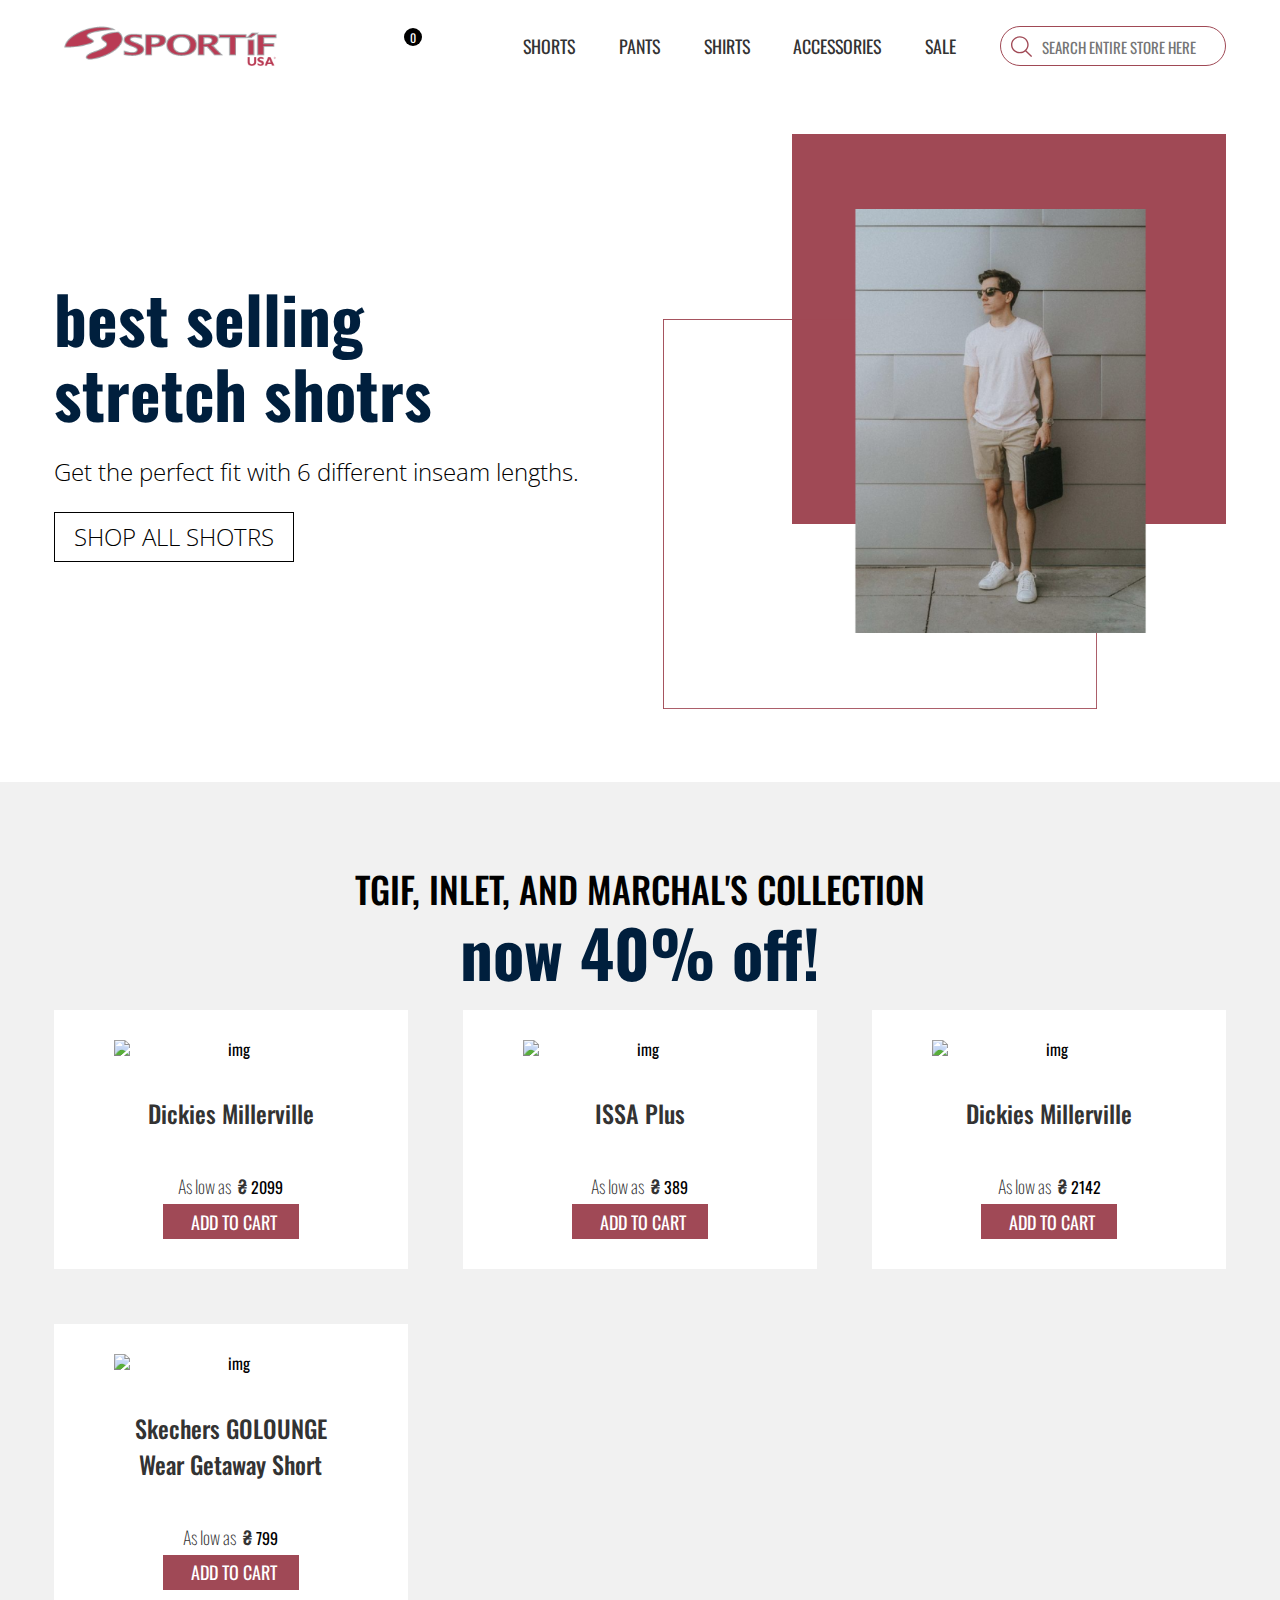
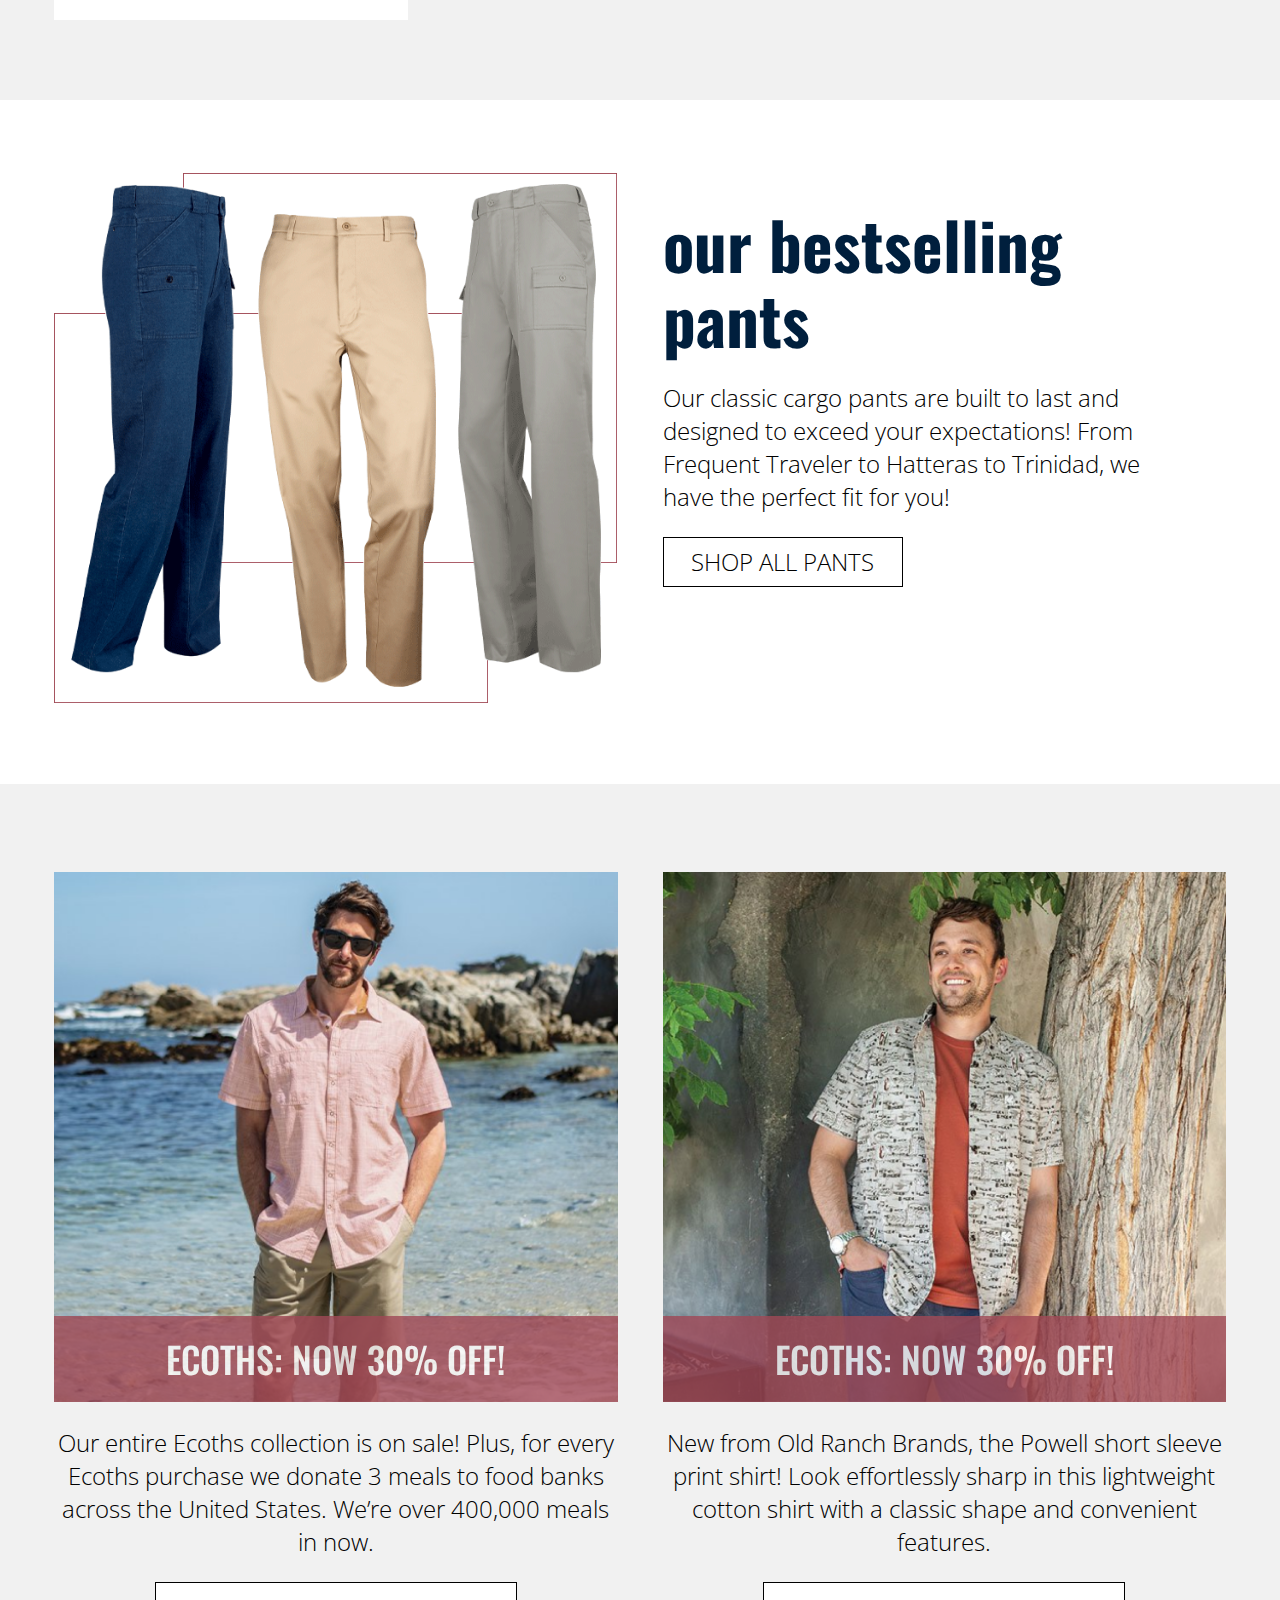
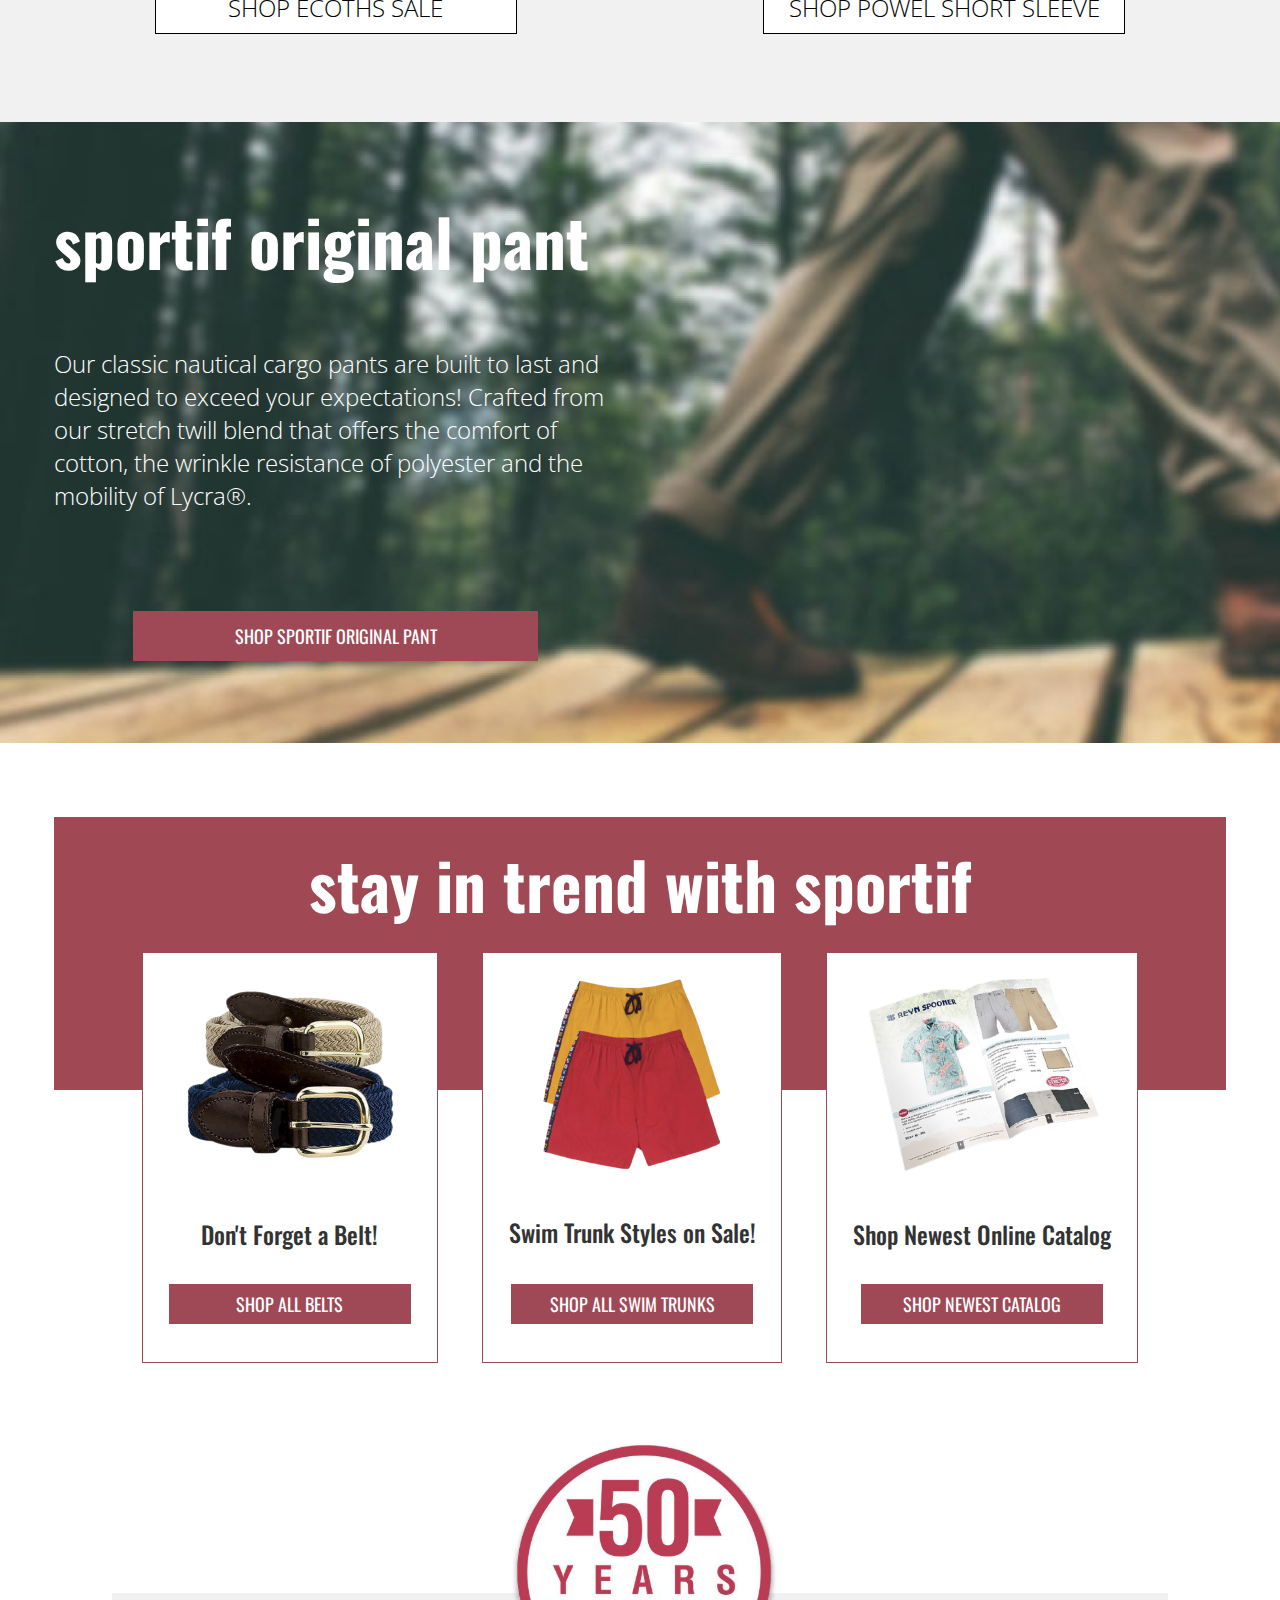
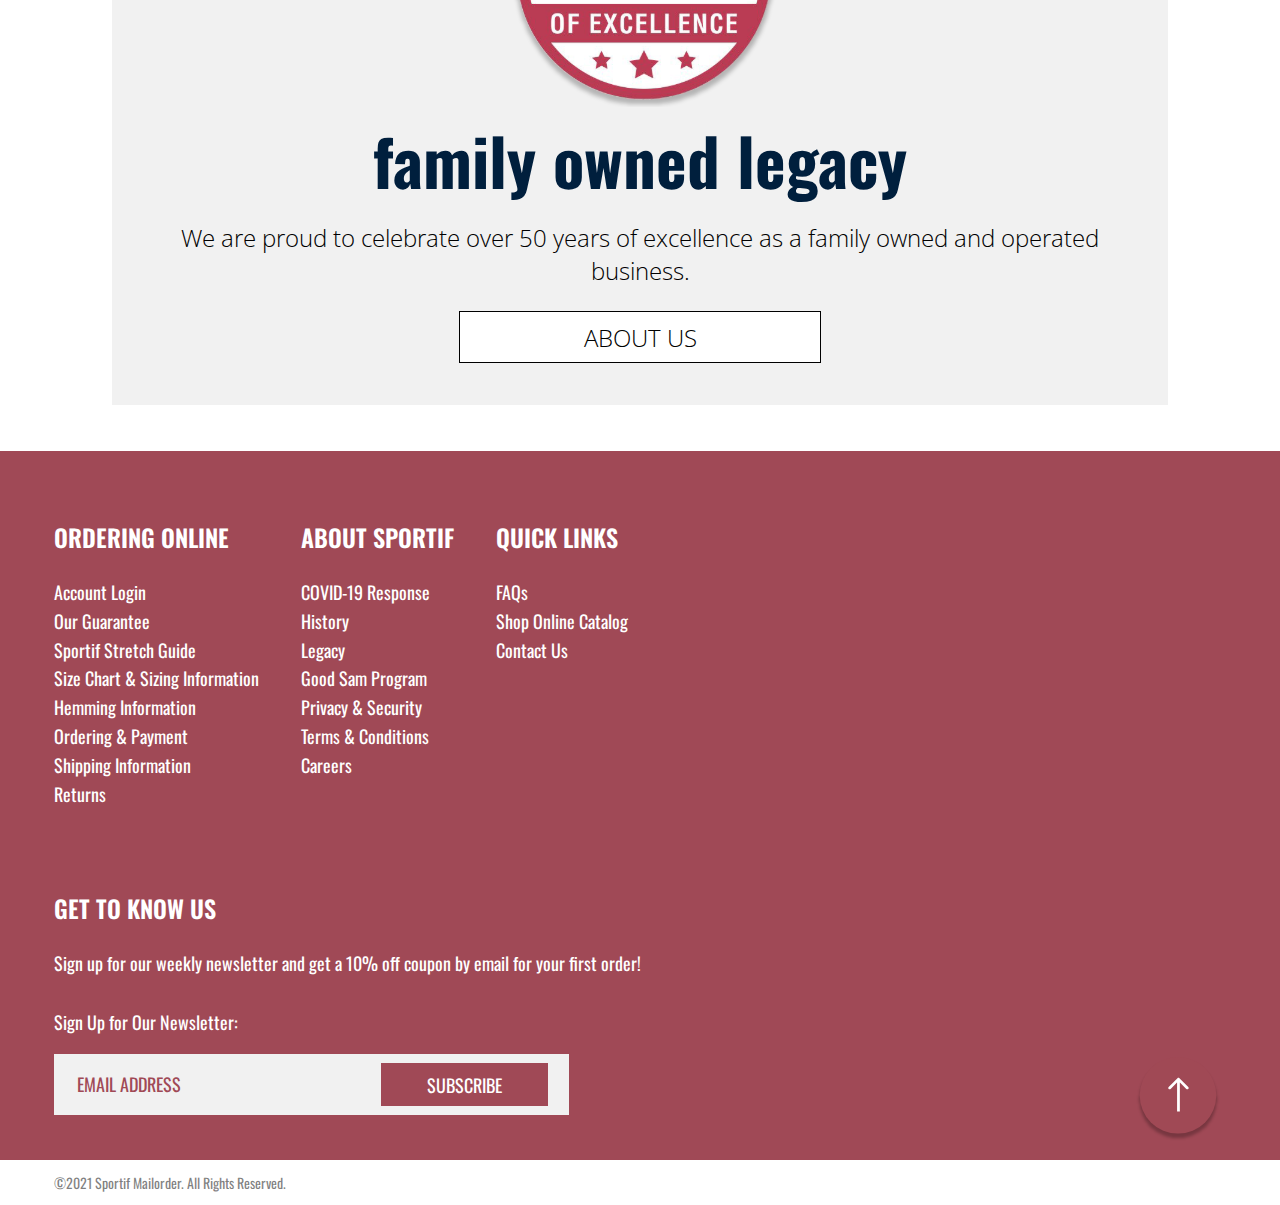
==== commit 1b19bcb7: "asdf" ====
--- a/index.html
+++ b/index.html
@@ -238,15 +238,17 @@
           </div>
         </div>
       </div>
+      <div class="copypaster">
+        <div class="wrap">
+          <span class="copypaster__text">©2021 Sportif Mailorder. All Rights Reserved.</span>
+        </div>
+      </div>
+      <div class="scroll-up-btn">
+        <a href="#">
+          <img src="./img/svg/arrow-up.svg" alt="">
+        </a>
+      </div>
     </footer>
-    <div class="copy">
-      <div class="wrap"><span class="copy__text">©2021 Sportif Mailorder. All Rights Reserved.</span></div>
-    </div>
-    <div class="arrow-up">
-      <a href="#">
-        <img src="./img/svg/arrow-up.svg" alt="">
-      </a>
-    </div>
     <section> <!-- card modal -->
       <div class="modal hide">
         <div class="modal__content sc-card">
@@ -331,7 +333,7 @@
           <header>
             <div class="shop__header">
               <h1 class="aside__title shop__ch">
-                shopping cart 
+                shopping cart
                 <span class="shop__empty">is empty</span>
               </h1>
               <button class="shop__close sc-close">
--- a/css/style.css
+++ b/css/style.css
@@ -227,9 +227,9 @@
   display: none;
 }
 
-.arrow-up {
+.scroll-up-btn {
   width: 84px;
-  position: fixed;
+  position: absolute;
   z-index: 10;
   right: 60px;
   bottom: 4rem;
@@ -545,6 +545,10 @@
 
 /* #endregion */
 /* #region footer */
+footer {
+  position: relative;
+}
+
 .footer {
   padding: 3.5% 0;
   background-color: #a04956;
@@ -601,10 +605,10 @@
 
 /* #endregion */
 /* #region copy */
-.copy {
+.copypaster {
   padding: 10px 0;
 }
-.copy__text {
+.copypaster__text {
   font-size: 14px;
   font-weight: 400;
   line-height: 180%;
@@ -652,7 +656,7 @@
   background-color: #f1f1f1;
 }
 
-.aside {
+.filter {
   width: 316px;
   height: 974px;
   border: 1px solid #A04955;
@@ -661,17 +665,17 @@
   padding: 25px;
   overflow: auto;
 }
-.aside__box {
+.filter__box {
   padding-bottom: 20px;
   border-bottom: 1px solid #a04956;
 }
-.aside__chapter {
+.filter__header {
   display: flex;
   align-items: center;
   justify-content: space-between;
   cursor: pointer;
 }
-.aside__title {
+.filter__heading {
   font-size: 20px;
   font-weight: 400;
   line-height: 180%;
@@ -679,31 +683,30 @@
   text-transform: uppercase;
   color: #000;
 }
-.aside__arrow {
+.filter__icon {
   width: 20px;
 }
-.aside__list {
+.filter__content {
   display: none;
 }
-.aside__list.active {
+.filter__content.active {
   display: block;
 }
-.aside__flex {
+.filter__list {
   display: flex;
   flex-wrap: wrap;
   gap: 15px;
 }
-.aside__flex input {
+.filter__flex input {
   display: none;
 }
-.aside__content {
+.filter__content {
   display: none;
 }
-.aside__content.active {
+.filter__content.active {
   display: block;
 }
-
-.square-all {
+.filter__subfilter_all {
   width: 100%;
   height: 40px;
   text-transform: uppercase;
@@ -711,18 +714,15 @@
   border: 1px solid #f1f1f1;
   margin-bottom: 15px;
 }
-
-.square-all:hover {
+.filter__subfilter_all:hover {
   color: #a04956;
   border: 1px solid #a04956;
 }
-
-.square-all.active {
+.filter__subfilter_all.active {
   color: #a04956;
   border: 1px solid #a04956;
 }
-
-.square-size {
+.filter__subfilter_size {
   font-size: 20px;
   font-weight: 300;
   line-height: 180%;
@@ -737,32 +737,25 @@
   background-color: #f1f1f1;
   cursor: pointer;
 }
-
-.square-size:hover {
+.filter__subfilter_size:hover {
   border: 1px solid #a04956;
 }
-
-.square-size.active {
+.filter__subfilter_size.active {
   border: 1px solid #a04956;
 }
-
-.square-color {
+.filter__subfilter_color {
   width: 36px;
   height: 36px;
   border: 1px solid #f1f1f1;
   cursor: pointer;
 }
-
-.square-color:hover {
+.filter__subfilter_color:hover {
   border: 1px solid #a04956;
 }
-
-.square-color.active {
+.filter__subfilter_color.active {
   border: 1px solid #a04956;
 }
-
-.square-size:disabled,
-.square-color:disabled {
+.filter__subfilter_size:disabled, .filter__subfilter_color:disabled {
   opacity: 0.1;
   border: 1px solid #a04956;
 }
@@ -1014,7 +1007,7 @@
 }
 .shop__main {
   box-sizing: border-box;
-  padding: 60px 0;
+  padding-top: 60px;
 }
 .shop__ch {
   font-size: 24px;
--- a/css/media.css
+++ b/css/media.css
@@ -17,9 +17,6 @@
   }
   .card {
     padding: 30px 20px;
-  }
-  .arrow-up {
-    width: 68px;
   }
   header {
     position: fixed;
@@ -132,7 +129,7 @@
   .six__cards {
     display: grid;
   }
-  .aside {
+  .filter {
     width: 100%;
     height: -moz-fit-content;
     height: fit-content;
@@ -144,6 +141,9 @@
   .content {
     grid-template-columns: 1fr;
   }
+  .scroll-up-btn {
+    width: 68px;
+  }
   .modal__content {
     padding: 60px 30px 100px;
   }
@@ -180,7 +180,6 @@
     top: 0;
   }
   .shop__main {
-    height: 90vh;
     overflow: hidden;
   }
   .shop__remove {
@@ -256,11 +255,11 @@
   .footer__btn {
     width: 100%;
   }
-  .arrow-up {
+  .scroll-up-btn {
     right: 20px;
     bottom: 3.5rem;
   }
-  .aside {
+  .filter {
     padding: 20px;
   }
   .catalog__input {
@@ -394,11 +393,14 @@
   .footer__title {
     font-size: 18px;
   }
+  .scroll-up-btn {
+    bottom: 22rem;
+  }
   .content {
     padding-left: 20px;
     padding-right: 20px;
   }
-  .aside {
+  .filter {
     grid-template-columns: 1fr;
   }
   .modal__content {
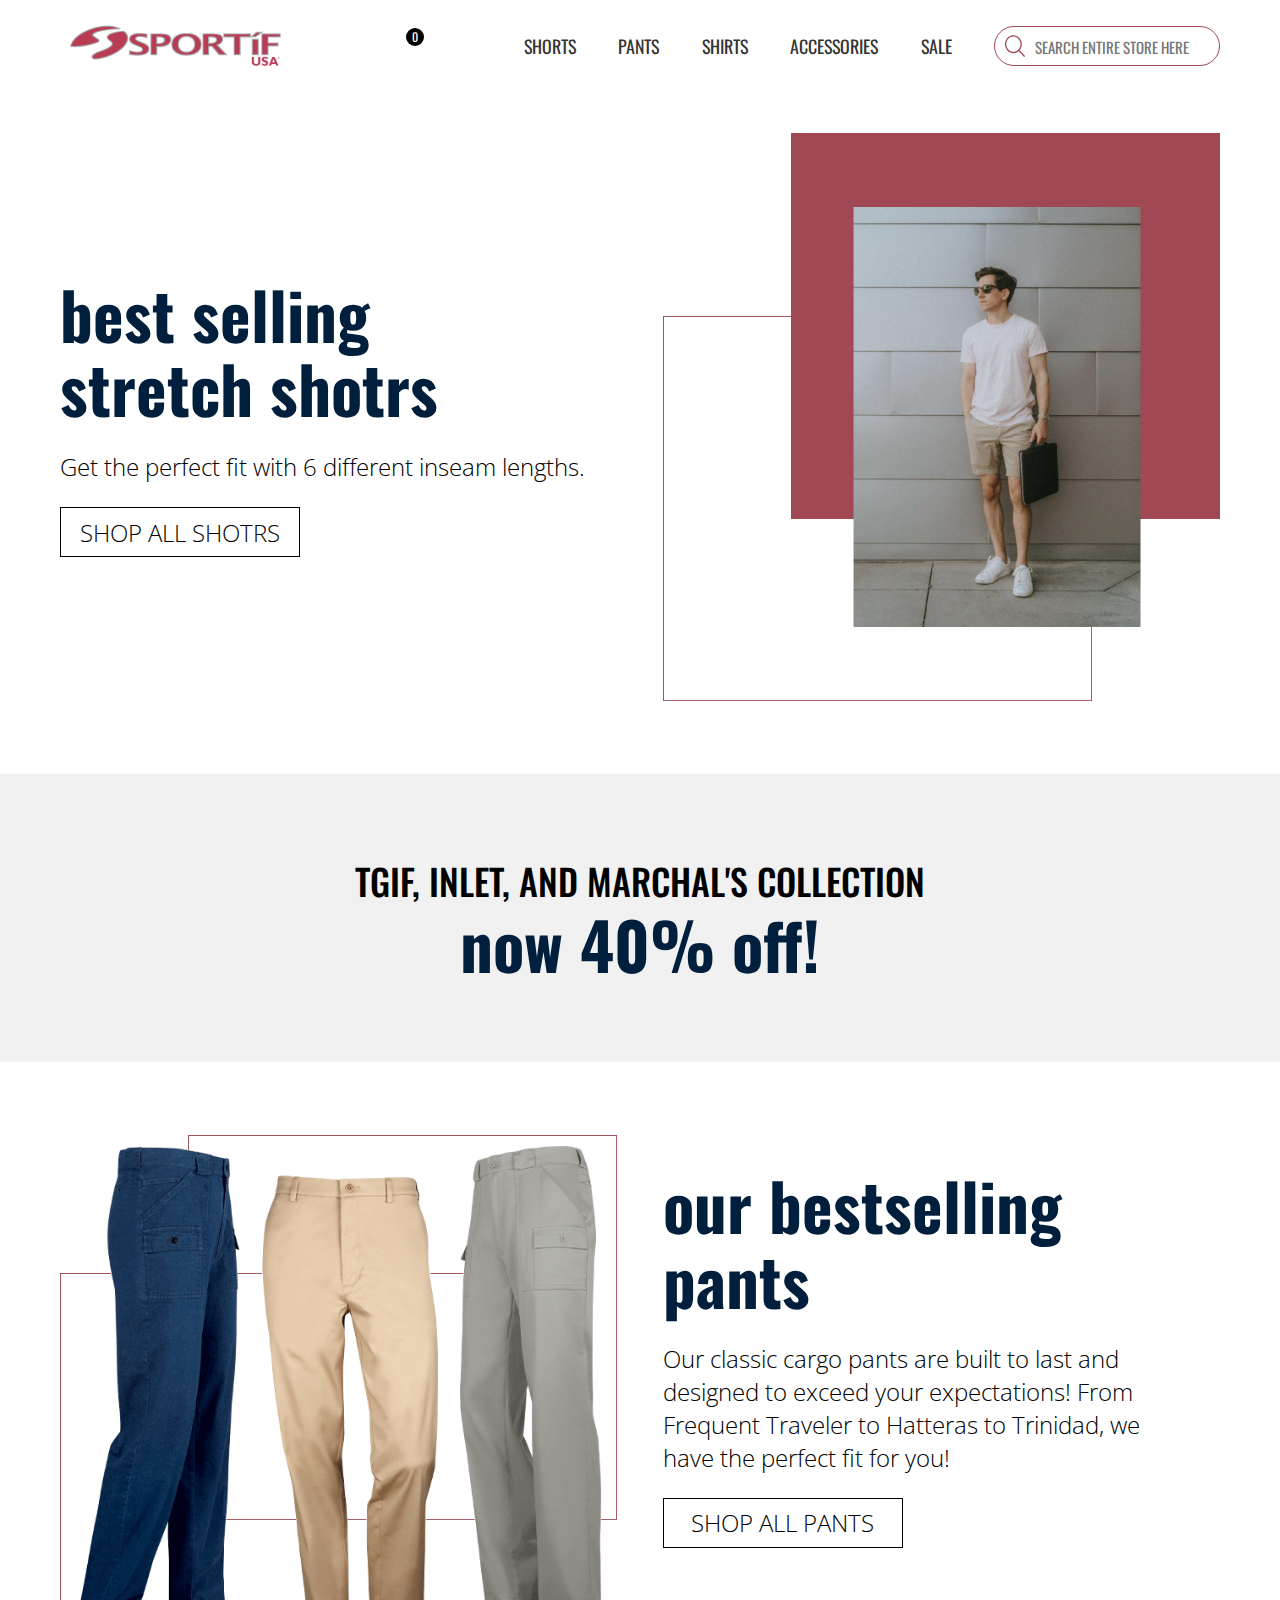
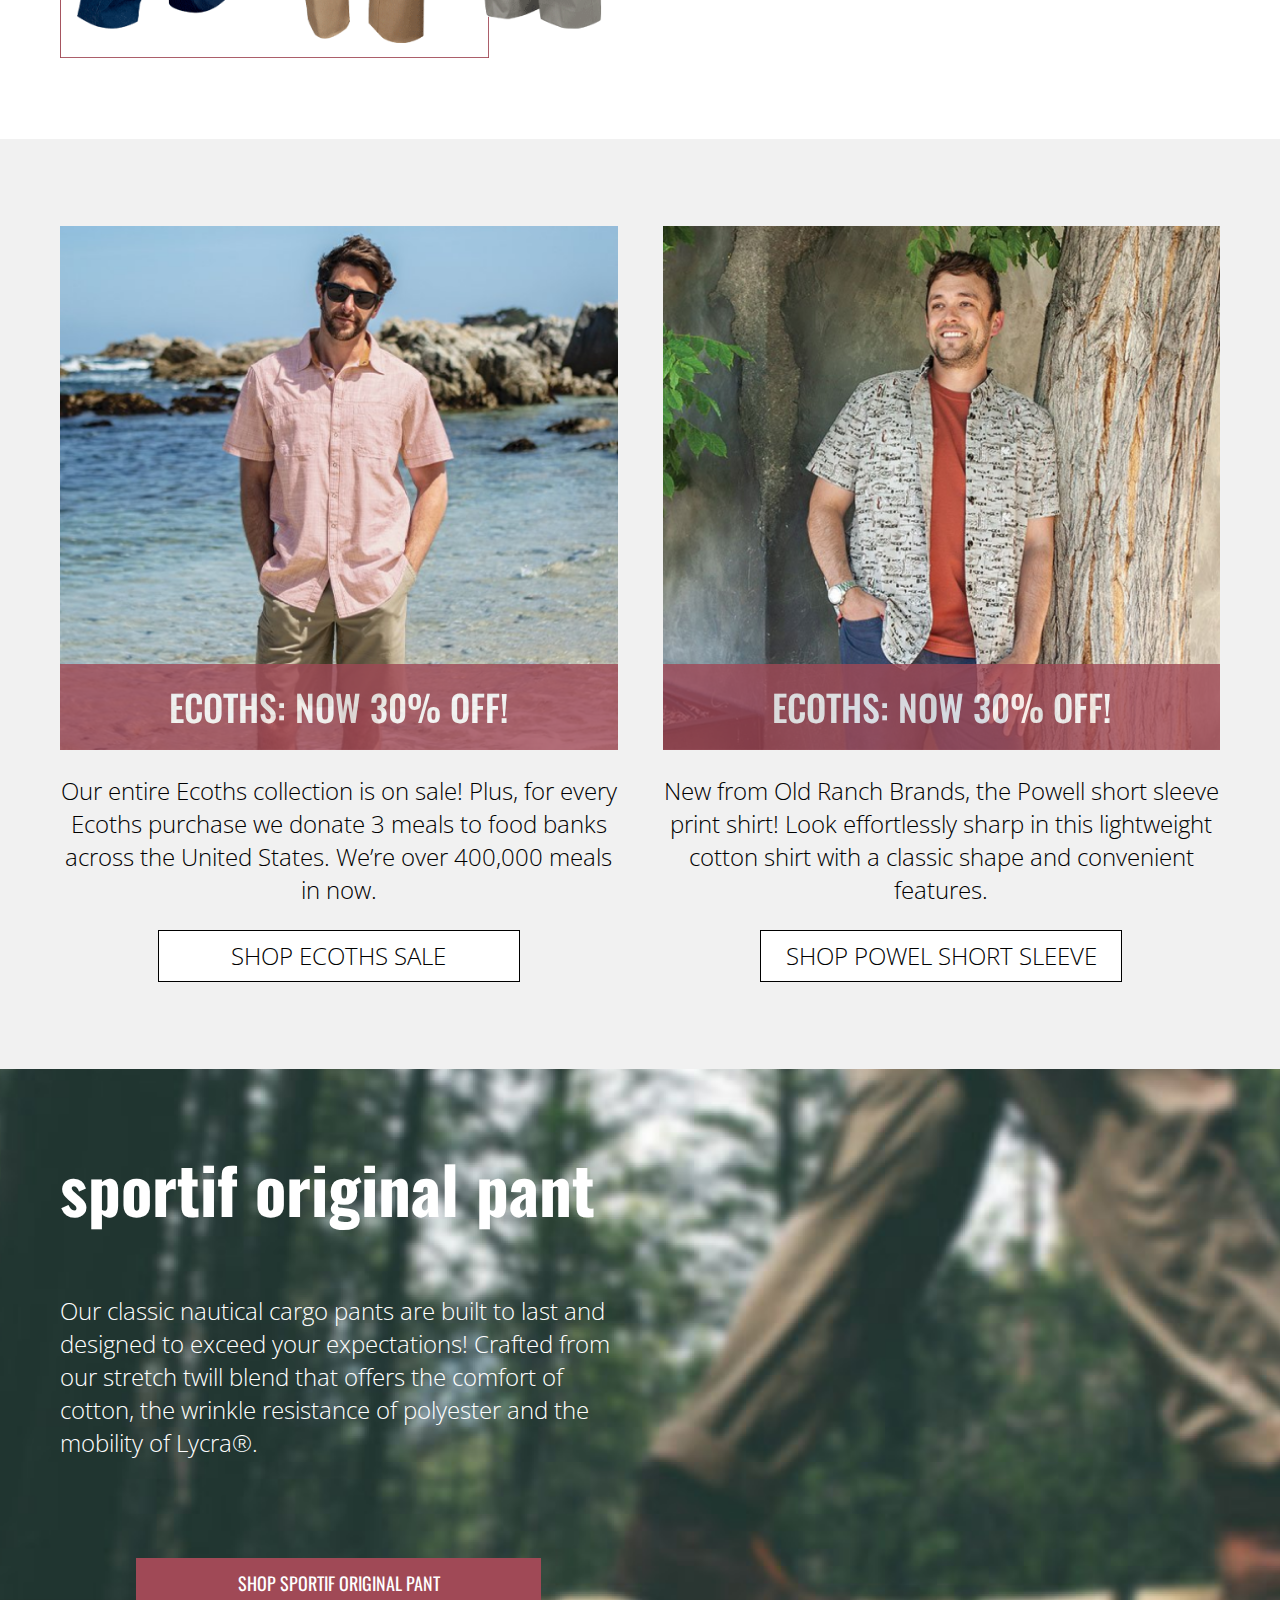
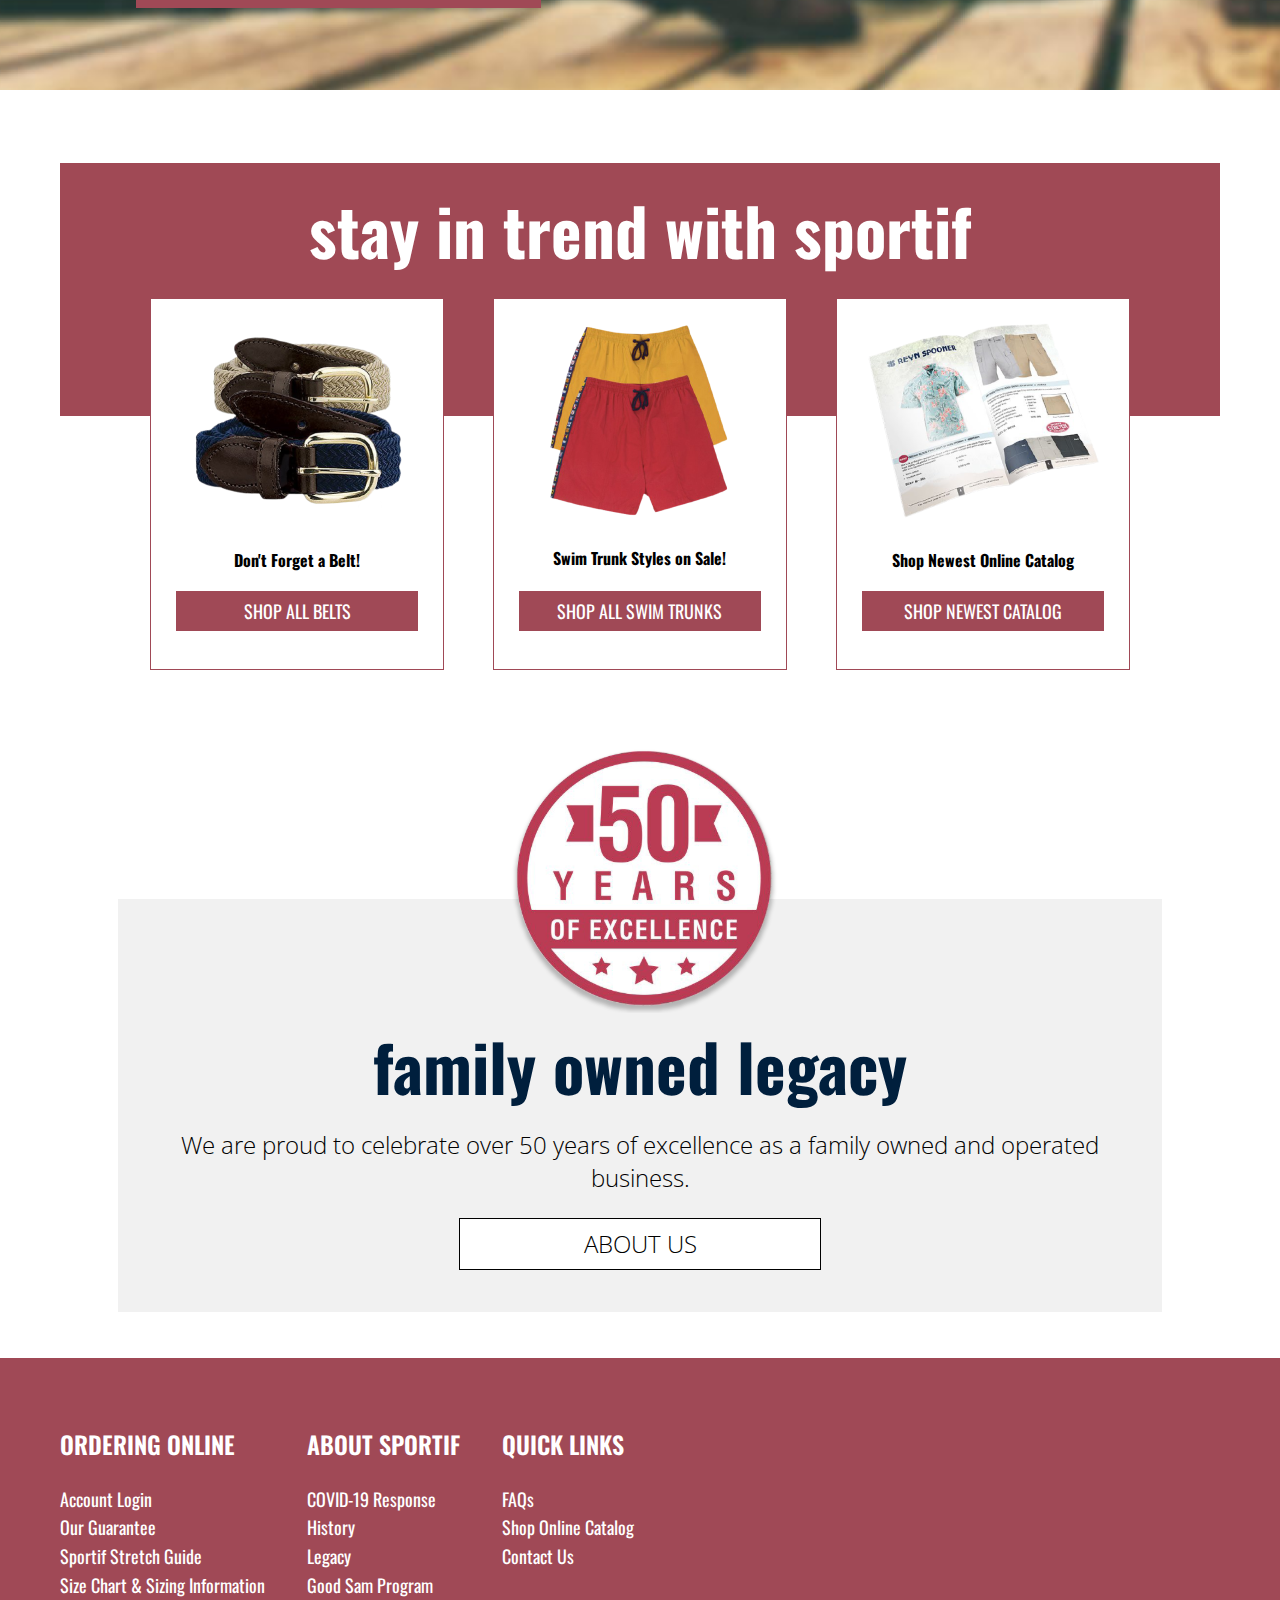
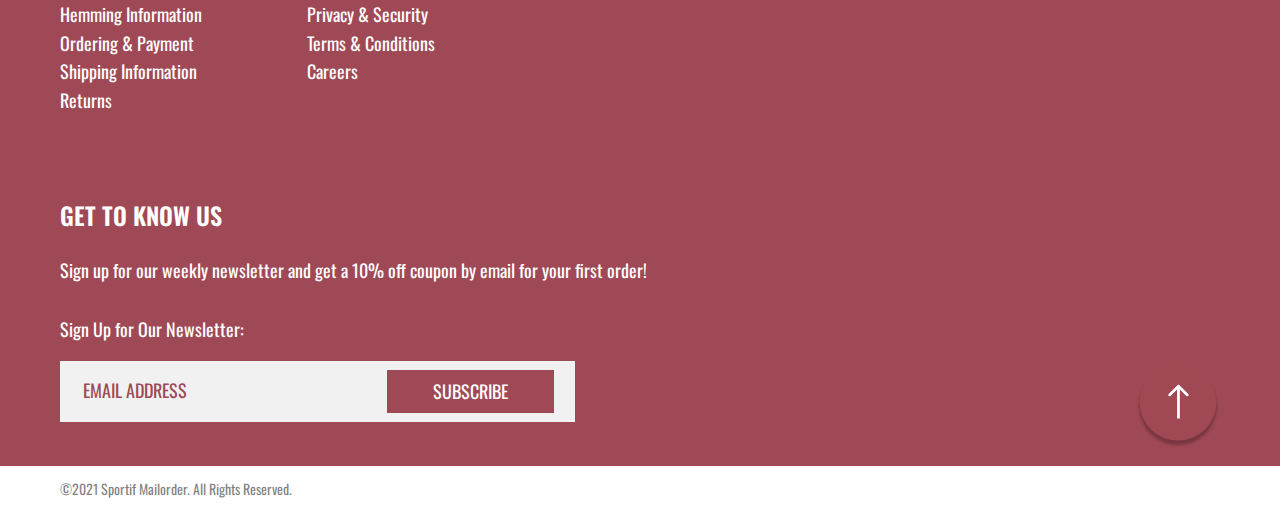
==== commit a3e7a61b: "asdf" ====
--- a/index.html
+++ b/index.html
@@ -13,7 +13,7 @@
 
 <body>
   <div class="page">
-    <header> <!-- header -->
+    <header>
       <div class="wrap">
         <div class="header">
           <a href="./index.html" class="header__logo">
@@ -181,7 +181,108 @@
         </div>
       </div>
     </section>
-    <footer> <!-- foooter -->
+    <div class="md hide"> <!-- cart modal -->
+      <div class="md__content sc-card">
+        <button class="close md-close">
+          <img src="./img/svg/cloce.svg" alt="close">
+        </button>
+        <div class="grid">
+          <div class="md__left">
+            <img class="md__image sc-image" src="" alt="product">
+            <div class="md__block-image">
+              <img class="md__img-front" src="" alt="front">
+              <img class="md__img-back" src="" alt="back">
+            </div>
+          </div>
+          <div class="md__right">
+            <div class="md__chapter">
+              <h1 class="md__product-name sc-title">ssss</h1>
+              <span class="md__item">item #</span>
+              <span class="md__product-id sc-id"></span>
+            </div>
+            <div class="product__rating md__rating">
+              <img src="./img/svg/star-yellow.svg" alt="star">
+              <img src="./img/svg/star-yellow.svg" alt="star">
+              <img src="./img/svg/star-yellow.svg" alt="star">
+              <img src="./img/svg/star-yellow.svg" alt="star">
+              <img src="./img/svg/star-yellow.svg" alt="star">
+            </div>
+            <div class="md__low">As low as</div>
+            <div class="md__cost">
+              <span>&#8372;</span>
+              <span class="md__product-price sc-price"></span>
+            </div>
+            <div>
+              <span class="md__size">size</span>
+              <div class="md__size-block"></div>
+            </div>
+            <div class="md__buttons">
+              <button class="md__bag sc-add">
+                <iconify-icon icon="subway:bag" width="21" height="21"></iconify-icon>
+                add to bag
+              </button>
+              <button class="md__wish">
+                <iconify-icon icon="mdi:heart" width="30" height="30"></iconify-icon>
+                add to wishlist
+              </button>
+            </div>
+            <div class="md__social">
+              <a href="https://uk-ua.facebook.com/">
+                <img src="./img/svg/facebook.svg" alt="facebook">
+              </a>
+              <a href="https://twitter.com/?lang=uk">
+                <img src="./img/svg/twitter.svg" alt="twitter">
+              </a>
+              <a href="https://www.pinterest.com/">
+                <img src="./img/svg/pinterest.svg" alt="pinterest">
+              </a>
+              <a href="#">
+                <img src="./img/svg/link.svg" alt="link">
+              </a>
+            </div>
+            <div class="md__copypaster">
+              <h2 class="md__worry">- Worry Free Shopping -</h2>
+              <div class="md__bellow">
+                <div class="md__copy-delivery">
+                  <img src="./img/svg/free-delivery.svg" alt="img">
+                  <span class="modal__copy-text">free priority shipping on ofders $99+*</span>
+                </div>
+                <div class="md__copy-exchange">
+                  <img src="./img/svg/exchange.svg" alt="img">
+                  <span class="modal__copy-text">free returns & exchanges*</span>
+                </div>
+              </div>
+            </div>
+          </div>
+        </div>
+      </div>
+    </div>
+    <div class="md sc hide"> <!-- shopping cart modal -->
+      <div class="sc__content md__content">
+        <div class="sc__header">
+          <h1 class="filter__heading sc__ch">
+            shopping cart
+            <span class="sc__empty">is empty</span>
+          </h1>
+          <button class="sc__close">
+            <img src="./img/svg/cloce.svg" alt="close">
+          </button>
+        </div>
+        <div class="wrap">
+          <div class="sc__main">
+            <!-- adding cards to shop cart -->
+          </div>
+        </div>
+        <div class="sc__footer">
+          <button class="sc__pay btn_red">
+            pay: &nbsp;
+            <span class="sc__total-price"></span>
+            &nbsp; &#8372;
+          </button>
+        </div>
+      </div>
+    </div>
+    <footer>
       <div class="footer">
         <div class="wrap">
           <div class="footer__content">
@@ -249,117 +350,6 @@
         </a>
       </div>
     </footer>
-    <section> <!-- card modal -->
-      <div class="modal hide">
-        <div class="modal__content sc-card">
-          <button class="close md-close">
-            <img src="./img/svg/cloce.svg" alt="close">
-          </button>
-          <div class="grid">
-            <div class="modal__left">
-              <img class="modal__image sc-image" src="" alt="product">
-              <div class="modal__block-image">
-                <img class="modal__img-front" src="" alt="front">
-                <img class="modal__img-back" src="" alt="back">
-              </div>
-            </div>
-            <div class="modal__right">
-              <div class="modal__chapter">
-                <h1 class="modal__name-product sc-title">ssss</h1>
-                <span class="modal__item">item #</span>
-                <span class="modal__id sc-id"></span>
-              </div>
-              <div class="card__stars modal__stars">
-                <iconify-icon icon="bi:star-fill" style="color: #ffcc48;" width="24" height="24"></iconify-icon>
-                <iconify-icon icon="bi:star-fill" style="color: #ffcc48;" width="24" height="24"></iconify-icon>
-                <iconify-icon icon="bi:star-fill" style="color: #ffcc48;" width="24" height="24"></iconify-icon>
-                <iconify-icon icon="bi:star-fill" style="color: #ffcc48;" width="24" height="24"></iconify-icon>
-                <iconify-icon icon="bi:star-fill" style="color: #ffcc48;" width="24" height="24"></iconify-icon>
-              </div>
-              <div class="modal__as">As low as</div>
-              <div class="modal__cost">
-                <span>&#8372;</span>
-                <span class="modal__price sc-price"></span>
-              </div>
-              <div>
-                <span class="modal__size">size</span>
-                <div class="modal__size-block"></div>
-              </div>
-              <div class="modal__buttons">
-                <button class="modal__bag sc-add">
-                  <iconify-icon icon="subway:bag" width="21" height="21"></iconify-icon>
-                  add to bag
-                </button>
-                <button class="modal__wish">
-                  <iconify-icon icon="mdi:heart" width="30" height="30"></iconify-icon>
-                  add to wishlist
-                </button>
-              </div>
-              <div class="modal__social">
-                <a href="https://uk-ua.facebook.com/">
-                  <img src="./img/svg/facebook.svg" alt="facebook">
-                </a>
-                <a href="https://twitter.com/?lang=uk">
-                  <img src="./img/svg/twitter.svg" alt="twitter">
-                </a>
-                <a href="https://www.pinterest.com/">
-                  <img src="./img/svg/pinterest.svg" alt="pinterest">
-                </a>
-                <a href="#">
-                  <img src="./img/svg/link.svg" alt="link">
-                </a>
-              </div>
-              <div class="modal__copy">
-                <h2 class="modal__worry">- Worry Free Shopping -</h2>
-                <div class="modal__bellow">
-                  <div class="modal__copy-delivery">
-                    <img src="./img/svg/free-delivery.svg" alt="img">
-                    <span class="modal__copy-text">free priority shipping on ofders $99+*</span>
-                  </div>
-                  <div class="modal__copy-exchange">
-                    <img src="./img/svg/exchange.svg" alt="img">
-                    <span class="modal__copy-text">free returns & exchanges*</span>
-                  </div>
-                </div>
-              </div>
-            </div>
-          </div>
-        </div>
-      </div>
-    </section>
-    <section> <!-- shopping cart modal -->
-      <div class="modal shop hide">
-        <div class="shop__content modal__content">
-          <header>
-            <div class="shop__header">
-              <h1 class="aside__title shop__ch">
-                shopping cart
-                <span class="shop__empty">is empty</span>
-              </h1>
-              <button class="shop__close sc-close">
-                <img src="./img/svg/cloce.svg" alt="close">
-              </button>
-            </div>
-          </header>
-          <main>
-            <div class="wrap">
-              <div class="shop__main r-main">
-                <!-- adding cards to shop cart -->
-              </div>
-            </div>
-          </main>
-          <footer>
-            <div class="shop__footer">
-              <button class="shop__pay btn_red">
-                pay: &nbsp;
-                <span class="shop__total-price sc-total-price"></span>
-                &nbsp; &#8372;
-              </button>
-            </div>
-          </footer>
-        </div>
-      </div>
-    </section>
   </div>
 
   <script src="https://code.iconify.design/iconify-icon/1.0.7/iconify-icon.min.js"></script>
--- a/css/style.css
+++ b/css/style.css
@@ -68,12 +68,11 @@
 }
 
 .box {
-  max-width: 1440px;
   background-color: #f1f1f1;
 }
 
 .wrap {
-  padding: 0 4.2%;
+  padding: 0 60px;
   box-sizing: border-box;
 }
 
@@ -175,54 +174,6 @@
   border: 1px solid #000;
 }
 
-.card {
-  display: grid;
-  grid-template-rows: auto 1fr;
-  grid-auto-flow: row;
-  align-items: center;
-  row-gap: 5px;
-  box-sizing: border-box;
-  padding: 30px 60px;
-  background-color: #fff;
-}
-.card__image {
-  cursor: pointer;
-}
-.card__title {
-  align-self: flex-start;
-  font-size: 24px;
-  font-weight: 500;
-  line-height: normal;
-  text-align: center;
-  color: #333;
-}
-.card__stars {
-  display: flex;
-  justify-content: space-between;
-  justify-self: center;
-  width: 150px;
-}
-.card__stars img {
-  width: 24px;
-}
-.card__spans {
-  justify-self: center;
-}
-.card__as {
-  font-weight: 200;
-  margin-right: 4px;
-}
-.card__price {
-  font-weight: 500;
-}
-.card__btn {
-  -moz-column-gap: 6px;
-       column-gap: 6px;
-}
-.card__btn img {
-  width: 21px;
-}
-
 .hide {
   display: none;
 }
@@ -253,39 +204,6 @@
   font-size: 24px;
   font-weight: 500;
   color: #000;
-}
-
-.pagination {
-  display: flex;
-  justify-content: flex-end;
-  padding: 0;
-  list-style-type: none;
-  margin-top: 50px;
-}
-.pagination__item {
-  width: 35px;
-  height: 35px;
-  display: flex;
-  align-items: center;
-  justify-content: center;
-  font-family: Oswald;
-  font-size: 20px;
-  font-weight: 400;
-  line-height: 180.804%;
-  color: #A04955;
-  border: 1px solid #A04955;
-  background: #F1F1F1;
-  margin-right: 15px;
-}
-.pagination__item:hover, .pagination__item.active {
-  font-family: Oswald;
-  font-size: 20px;
-  font-weight: 400;
-  line-height: 180.804%;
-  color: #FFF;
-  background: #A04955;
-  border: 1px solid #A04955;
-  cursor: pointer;
 }
 
 /* #endregion */
@@ -394,7 +312,7 @@
   box-sizing: border-box;
   padding: 80px 0;
 }
-.two__cards {
+.two__product-list {
   display: grid;
   grid-template-columns: repeat(auto-fit, minmax(280px, 1fr));
   gap: 55px;
@@ -603,8 +521,6 @@
   line-height: 180%;
 }
 
-/* #endregion */
-/* #region copy */
 .copypaster {
   padding: 10px 0;
 }
@@ -616,19 +532,28 @@
 }
 
 /* #endregion */
-/* #region catalog search */
-.catalog__up {
+/* #region catalog */
+.tree {
   display: flex;
   align-items: center;
   -moz-column-gap: 8.3%;
        column-gap: 8.3%;
   box-sizing: border-box;
   padding: 55px 0 24px;
+  background-color: #fff;
+}
+
+.catalog {
+  display: grid;
+  grid-template-columns: 1fr 3fr;
+  gap: 20px;
+  box-sizing: border-box;
+  padding: 20px 0;
 }
 .catalog__search {
   width: 100%;
 }
-.catalog__input {
+.catalog__search-inp {
   width: 100%;
   display: block;
   font-size: 64px;
@@ -638,21 +563,14 @@
   color: #C4C4C4;
   border-bottom: 2px solid #C4C4C4;
 }
-.catalog__input::-moz-placeholder {
+.catalog__search-inp::-moz-placeholder {
   color: #C4C4C4;
 }
-.catalog__input::placeholder {
+.catalog__search-inp::placeholder {
   color: #C4C4C4;
 }
 
-/* #endregion */
-/* #region catalog content */
-.content {
-  display: grid;
-  grid-template-columns: 1fr 3fr;
-  gap: 20px;
-  box-sizing: border-box;
-  padding: 20px 60px 76px;
+.catalog-outer {
   background-color: #f1f1f1;
 }
 
@@ -711,7 +629,7 @@
   height: 40px;
   text-transform: uppercase;
   color: #000;
-  border: 1px solid #f1f1f1;
+  border: 1px solid #bbb;
   margin-bottom: 15px;
 }
 .filter__subfilter_all:hover {
@@ -746,7 +664,7 @@
 .filter__subfilter_color {
   width: 36px;
   height: 36px;
-  border: 1px solid #f1f1f1;
+  border: 1px solid #bbb;
   cursor: pointer;
 }
 .filter__subfilter_color:hover {
@@ -760,12 +678,62 @@
   border: 1px solid #a04956;
 }
 
-.main {
+.product-list {
   display: grid;
   grid-template-columns: repeat(auto-fill, minmax(230px, 1fr));
   gap: 20px;
 }
 
+.product {
+  display: grid;
+  grid-template-rows: auto 1fr;
+  grid-auto-flow: row;
+  align-items: center;
+  row-gap: 5px;
+  height: -moz-fit-content;
+  height: fit-content;
+  box-sizing: border-box;
+  padding: 24px 24px;
+  background-color: #fff;
+}
+.product__image {
+  cursor: pointer;
+}
+.product__name {
+  align-self: flex-start;
+  font-size: 24px;
+  font-weight: 500;
+  line-height: normal;
+  text-align: center;
+  color: #333;
+}
+.product__rating {
+  display: flex;
+  justify-content: space-between;
+  justify-self: center;
+  width: 150px;
+}
+.product__rating img {
+  width: 24px;
+}
+.product__price {
+  justify-self: center;
+}
+.product__low {
+  font-weight: 200;
+  margin-right: 4px;
+}
+.product__current-price, .product__cost {
+  font-weight: 500;
+}
+.product__btn {
+  -moz-column-gap: 6px;
+       column-gap: 6px;
+}
+.product__btn img {
+  width: 21px;
+}
+
 .not-found {
   font-size: 48px;
   font-weight: 500;
@@ -774,13 +742,47 @@
   color: #C4C4C4;
 }
 
+.product-pagination {
+  grid-column: 2/3;
+  display: flex;
+  justify-content: flex-end;
+  padding: 0;
+  list-style-type: none;
+  margin-top: 50px;
+}
+.product-pagination_link {
+  width: 35px;
+  height: 35px;
+  display: flex;
+  align-items: center;
+  justify-content: center;
+  font-family: Oswald;
+  font-size: 20px;
+  font-weight: 400;
+  line-height: 180.804%;
+  color: #A04955;
+  border: 1px solid #A04955;
+  background: #F1F1F1;
+  margin-right: 15px;
+}
+.product-pagination_link:hover, .product-pagination_link.active {
+  font-family: Oswald;
+  font-size: 20px;
+  font-weight: 400;
+  line-height: 180.804%;
+  color: #FFF;
+  background: #A04955;
+  border: 1px solid #A04955;
+  cursor: pointer;
+}
+
 /* #endregion */
 /* #region modal */
-.modal.hide {
+.md.hide {
   display: none;
 }
 
-.modal {
+.md {
   position: fixed;
   top: 0;
   right: 0;
@@ -792,7 +794,7 @@
   justify-content: center;
   background-color: rgba(0, 0, 0, 0.5);
 }
-.modal__content {
+.md__content {
   position: relative;
   width: 100%;
   max-height: 100vh;
@@ -802,22 +804,22 @@
   padding: 60px 40px 100px;
   background-color: #fff;
 }
-.modal__left {
+.md__left {
   display: flex;
   flex-direction: column;
   align-items: center;
 }
-.modal__image {
+.md__image {
   max-width: 469px;
   margin-bottom: 100px;
 }
-.modal__block-image {
+.md__block-image {
   display: flex;
   justify-content: center;
   -moz-column-gap: 50px;
        column-gap: 50px;
 }
-.modal__img-front, .modal__img-back {
+.md__img-front, .md__img-back {
   width: 140px;
   height: 140px;
   -o-object-fit: cover;
@@ -825,48 +827,48 @@
   border: 1px solid #fff;
   cursor: pointer;
 }
-.modal__img-front:hover, .modal__img-back:hover {
+.md__img-front:hover, .md__img-back:hover {
   border: 1px solid #a04956;
 }
-.modal__right {
+.md__right {
   display: grid;
   grid-template-rows: 1fr auto;
 }
-.modal__chapter {
+.md__chapter {
   margin-bottom: 20px;
 }
-.modal__name-product {
+.md__product-name {
   font-size: 48px;
   font-weight: 600;
   line-height: normal;
   color: #000;
   margin: 0;
 }
-.modal__item, .modal__id {
+.md__item, .md__product-id {
   font-size: 15px;
   font-weight: 400;
   line-height: normal;
   text-transform: uppercase;
   color: #000;
 }
-.modal__stars {
+.md__rating {
   justify-self: flex-start;
 }
-.modal__as {
+.md__low {
   font-size: 18px;
   font-weight: 400;
   line-height: normal;
   color: #000;
   margin: 38px 0 20px;
 }
-.modal__cost {
+.md__cost {
   font-size: 36px;
   font-weight: 600;
   line-height: normal;
   color: #000;
   margin-bottom: 50px;
 }
-.modal__size {
+.md__size {
   display: block;
   font-size: 18px;
   font-weight: 400;
@@ -875,7 +877,7 @@
   color: #000;
   margin-bottom: 20px;
 }
-.modal__size-block {
+.md__size-block {
   display: flex;
   flex-wrap: wrap;
   gap: 16px;
@@ -887,7 +889,7 @@
   color: #000;
   margin-bottom: 42px;
 }
-.modal__size-square {
+.md__size-square {
   display: flex;
   align-items: center;
   justify-content: center;
@@ -895,14 +897,14 @@
   height: 32px;
   border: 1px solid #C4C4C4;
 }
-.modal__buttons {
+.md__buttons {
   display: flex;
   justify-content: space-between;
   -moz-column-gap: 20px;
        column-gap: 20px;
   margin-bottom: 24px;
 }
-.modal__bag, .modal__wish {
+.md__bag, .md__wish {
   max-width: 315px;
   width: 100%;
   height: 53px;
@@ -914,40 +916,40 @@
   text-transform: uppercase;
   font-size: 20px;
 }
-.modal__bag {
+.md__bag {
   color: #fff;
   background-color: #a04956;
   border: 1px solid #a04956;
 }
-.modal__bag:hover {
+.md__bag:hover {
   color: #000;
   background-color: #fff;
   border: 1px solid #000;
 }
-.modal__wish {
+.md__wish {
   color: #a04956;
   border: 1px solid #a04956;
 }
-.modal__wish:hover {
+.md__wish:hover {
   color: #000;
   background-color: #fff;
   border: 1px solid #000;
 }
-.modal__social {
+.md__social {
   display: flex;
   -moz-column-gap: 26px;
        column-gap: 26px;
 }
-.modal__social img, .modal__bellow img {
+.md__social img, .md__bellow img {
   width: 34px;
   height: 34px;
 }
-.modal__copy {
+.md__copypaster {
   display: flex;
   flex-direction: column;
   align-items: center;
 }
-.modal__worry {
+.md__worry {
   width: 70%;
   font-size: 24px;
   font-weight: 400;
@@ -956,18 +958,18 @@
   color: #333;
   border-bottom: 1px solid #a04956;
 }
-.modal__bellow {
+.md__bellow {
   display: flex;
   justify-content: space-between;
 }
-.modal__copy-delivery, .modal__copy-exchange {
+.md__copy-delivery, .md__copy-exchange {
   width: 45%;
   display: flex;
   align-items: center;
   -moz-column-gap: 26px;
        column-gap: 26px;
 }
-.modal__copy-text {
+.md__copy-text {
   font-size: 14px;
   font-weight: 400;
   line-height: normal;
@@ -980,12 +982,12 @@
 
 /* #endregion */
 /* #region shopping cart */
-.shop__content {
+.sc__content {
   height: 100vh;
   padding: 0;
   overflow: auto;
 }
-.shop__header, .shop__footer {
+.sc__header, .sc__footer {
   position: fixed;
   z-index: 1;
   max-width: 1300px;
@@ -993,7 +995,7 @@
   height: 90px;
   background-color: #fff;
 }
-.shop__header {
+.sc__header {
   height: 60px;
   display: flex;
   align-items: center;
@@ -1002,22 +1004,22 @@
   border-bottom: 1px solid #a04956;
   padding: 0 30px;
 }
-.shop__close {
+.sc__close {
   cursor: pointer;
 }
-.shop__main {
+.sc__main {
   box-sizing: border-box;
   padding-top: 60px;
 }
-.shop__ch {
+.sc__ch {
   font-size: 24px;
   font-weight: 400;
   color: #000;
 }
-.shop__empty.hide {
+.sc__empty.hide {
   display: none;
 }
-.shop__card {
+.sc__card {
   display: grid;
   grid-template-columns: repeat(7, 1fr);
   grid-template-rows: 2fr 1fr;
@@ -1025,7 +1027,7 @@
   padding: 30px 0;
   border-bottom: 1px solid #a04956;
 }
-.shop__del {
+.sc__del-btn {
   width: -moz-fit-content;
   width: fit-content;
   height: -moz-fit-content;
@@ -1034,7 +1036,7 @@
   grid-column: 1;
   align-self: center;
 }
-.shop__image {
+.sc__product-image {
   max-width: 140px;
   min-width: 100px;
   -o-object-fit: cover;
@@ -1043,7 +1045,7 @@
   grid-column: 2/3;
   align-self: center;
 }
-.shop__title {
+.sc__product-name {
   font-size: 32px;
   width: 100%;
   grid-row: 1;
@@ -1052,21 +1054,21 @@
   justify-self: center;
   margin: 0 0 0 40px;
 }
-.shop__item {
+.sc__product-id {
   grid-row: 1;
   grid-column: 8/9;
   align-self: flex-start;
   justify-self: flex-end;
   margin: 0;
 }
-.shop__remove {
+.sc__counter-remove {
   height: 38px;
   grid-row: 2/3;
   grid-column: 4/5;
   justify-self: flex-end;
   align-self: flex-end;
 }
-.shop__counter {
+.sc__counter {
   grid-row: 2/3;
   grid-column: 5/6;
   align-self: flex-end;
@@ -1083,14 +1085,14 @@
   border: 1px solid #000;
   border-radius: 4px;
 }
-.shop__add {
+.sc__counter-add {
   height: 40px;
   grid-row: 2/3;
   grid-column: 6/7;
   justify-self: flex-start;
   align-self: flex-end;
 }
-.shop__cost {
+.sc__product-price {
   grid-row: 2/3;
   grid-column: 7/9;
   align-self: center;
@@ -1099,7 +1101,7 @@
   font-size: 32px;
   margin: 0;
 }
-.shop__cost-text {
+.sc__cost {
   grid-row: 2/3;
   grid-column: 7/8;
   align-self: center;
@@ -1108,7 +1110,7 @@
   font-size: 32px;
   margin: 0;
 }
-.shop__footer {
+.sc__footer {
   bottom: 0;
   display: flex;
   align-items: center;
@@ -1116,7 +1118,7 @@
   border-radius: 0 0 8px 8px;
   border-top: 1px solid #a04956;
 }
-.shop__pay {
+.sc__pay {
   max-width: 316px;
   width: 100%;
   height: 60px;
--- a/css/media.css
+++ b/css/media.css
@@ -1,7 +1,4 @@
 @media (max-width: 992px) {
-  .wrap {
-    padding: 0 30px;
-  }
   .text_xl {
     font-size: 45px;
   }
@@ -116,7 +113,7 @@
   .one {
     padding-top: 60px;
   }
-  .two__cards {
+  .two__product-list {
     grid-template-columns: repeat(auto-fit, minmax(200px, 1fr));
     gap: 20px;
   }
@@ -128,6 +125,9 @@
   }
   .six__cards {
     display: grid;
+  }
+  .catalog {
+    grid-template-columns: 1fr;
   }
   .filter {
     width: 100%;
@@ -138,73 +138,76 @@
     -moz-column-gap: 55px;
          column-gap: 55px;
   }
-  .content {
-    grid-template-columns: 1fr;
+  .filter,
+  .product-list,
+  .product-pagination {
+    grid-column: 1;
   }
   .scroll-up-btn {
     width: 68px;
   }
-  .modal__content {
+  .md__content {
     padding: 60px 30px 100px;
   }
-  .modal__chapter {
+  .md__chapter {
     flex-direction: column;
     align-items: flex-start;
   }
-  .modal__name-product {
+  .md__product-name {
     width: 100%;
     font-size: 32px;
     line-height: 100%;
   }
-  .modal__item {
+  .md__item {
     margin-left: 0;
   }
-  .modal__buttons,
-  .modal__bellow {
+  .md__buttons,
+  .md__bellow {
     flex-direction: column;
     row-gap: 20px;
   }
-  .modal__bag,
-  .modal__wish {
+  .md__bag,
+  .md__wish {
     max-width: 100%;
   }
-  .modal__copy-delivery,
-  .modal__copy-exchange {
-    width: 100%;
-  }
-  .shop__content {
+  .md__copy-delivery,
+  .md__copy-exchange {
+    width: 100%;
+  }
+  .sc__content {
     padding: 0;
   }
-  .shop__header {
+  .sc__header {
     position: fixed;
     top: 0;
   }
-  .shop__main {
+  .sc__main {
     overflow: hidden;
   }
-  .shop__remove {
-    grid-column: 3/4;
-  }
-  .shop__counter {
+  .sc__counter-remove {
+    grid-column: 3/4;
+  }
+  .sc__counter {
     grid-column: 4/5;
   }
-  .shop__add {
+  .sc__counter-add {
     grid-column: 5/6;
   }
-  .shop__cost {
+  .sc__product-price {
     grid-column: 6/9;
     justify-self: flex-end;
   }
-  .shop__title {
+  .sc__product-name {
     grid-column: 3/9;
     align-self: center;
-  }
-  .shop__footer {
+    font-size: 26px;
+  }
+  .sc__footer {
     position: static;
     height: 200px;
     align-items: baseline;
   }
-  .shop__pay {
+  .sc__pay {
     margin: 40px auto;
   }
 }
@@ -262,97 +265,95 @@
   .filter {
     padding: 20px;
   }
-  .catalog__input {
+  .catalog__search-inp {
     font-size: 46px;
   }
-  .catalog__up {
+  .tree {
     flex-direction: column;
     align-items: flex-start;
   }
-  .modal__block-image {
+  .md__block-image {
     -moz-column-gap: 26px;
          column-gap: 26px;
   }
-  .modal__img-front,
-  .modal__img-back {
+  .md__img-front,
+  .md__img-back {
     width: 90px;
     height: 90px;
   }
-  .modal__buttons {
+  .md__buttons {
     align-items: center;
   }
-  .modal__as {
+  .md__low {
     margin-bottom: 0;
   }
   .close {
     top: 80px;
   }
-  .shop__card {
+  .sc__card {
     grid-template-columns: 1fr 1fr 2fr;
     -moz-column-gap: 20px;
          column-gap: 20px;
   }
-  .shop__header {
+  .sc__header {
     padding: 0 20px;
   }
-  .shop__close {
+  .sc__close {
     right: 0;
   }
-  .shop__image {
+  .sc__product-image {
     grid-column: 1;
     justify-self: center;
   }
-  .shop__remove {
+  .sc__counter-remove {
     height: 12px;
     grid-row: 2/3;
     grid-column: 3/4;
     justify-self: flex-end;
     align-self: flex-end;
   }
-  .shop__counter {
+  .sc__counter {
     grid-row: 2/3;
     grid-column: 3/4;
     justify-self: flex-end;
     align-self: center;
     margin-right: 40px;
-  }
-  .shop__add {
-    height: 20px;
-    grid-row: 1/2;
-    grid-column: 3/4;
-    justify-self: flex-end;
-    align-self: flex-end;
-  }
-  .shop__counter {
     width: 40px;
     height: 28px;
     font-size: 18px;
   }
-  .shop__cost-text {
+  .sc__counter-add {
+    height: 20px;
+    grid-row: 1/2;
+    grid-column: 3/4;
+    justify-self: flex-end;
+    align-self: flex-end;
+  }
+  .sc__cost {
     grid-row: 2/3;
     grid-column: 2/3;
     justify-self: flex-end;
     align-self: flex-end;
     font-size: 22px;
   }
-  .shop__cost {
+  .sc__product-price {
     grid-row: 2/3;
     grid-column: 3/4;
     justify-self: flex-start;
     align-self: flex-end;
     font-size: 22px;
   }
-  .shop__item {
+  .sc__product-id {
     grid-column: 2/4;
     justify-self: flex-start;
   }
-  .shop__title {
+  .sc__product-name {
     grid-row: 1;
     grid-column: 2/4;
-    font-size: 24px;
+    font-size: 20px;
     margin: 0;
   }
-  .shop__del {
+  .sc__del-btn {
     width: 20px;
     grid-row: 1;
     grid-column: 3/4;
@@ -396,54 +397,50 @@
   .scroll-up-btn {
     bottom: 22rem;
   }
-  .content {
-    padding-left: 20px;
-    padding-right: 20px;
-  }
   .filter {
     grid-template-columns: 1fr;
   }
-  .modal__content {
+  .md__content {
     padding-right: 20px;
     padding-left: 20px;
   }
-  .modal__image {
+  .md__image {
     margin-bottom: 60px;
   }
   .close {
     top: 40px;
   }
-  .shop__content {
+  .sc__content {
     padding: 0;
   }
-  .shop__card {
+  .sc__card {
     grid-template-columns: 1fr 1fr 5fr;
     row-gap: 10px;
     -moz-column-gap: 10px;
          column-gap: 10px;
   }
-  .shop__ch {
+  .sc__ch {
     font-size: 18px;
   }
-  .shop__footer {
+  .sc__footer {
     justify-content: center;
   }
-  .shop__title,
-  .shop__cost,
-  .shop__cost-text {
+  .sc__product-name,
+  .sc__product-price,
+  .sc__cost {
     font-size: 16px;
   }
-  .shop__item {
+  .sc__product-id {
     font-size: 10px;
   }
-  .shop__add,
-  .shop__remove {
+  .sc__counter-add,
+  .sc__counter-remove {
     width: 20px;
   }
-  .shop__remove {
+  .sc__counter-remove {
     height: 6px;
   }
-  .shop__counter {
+  .sc__counter {
     width: 30px;
     height: 24px;
     font-size: 12px;
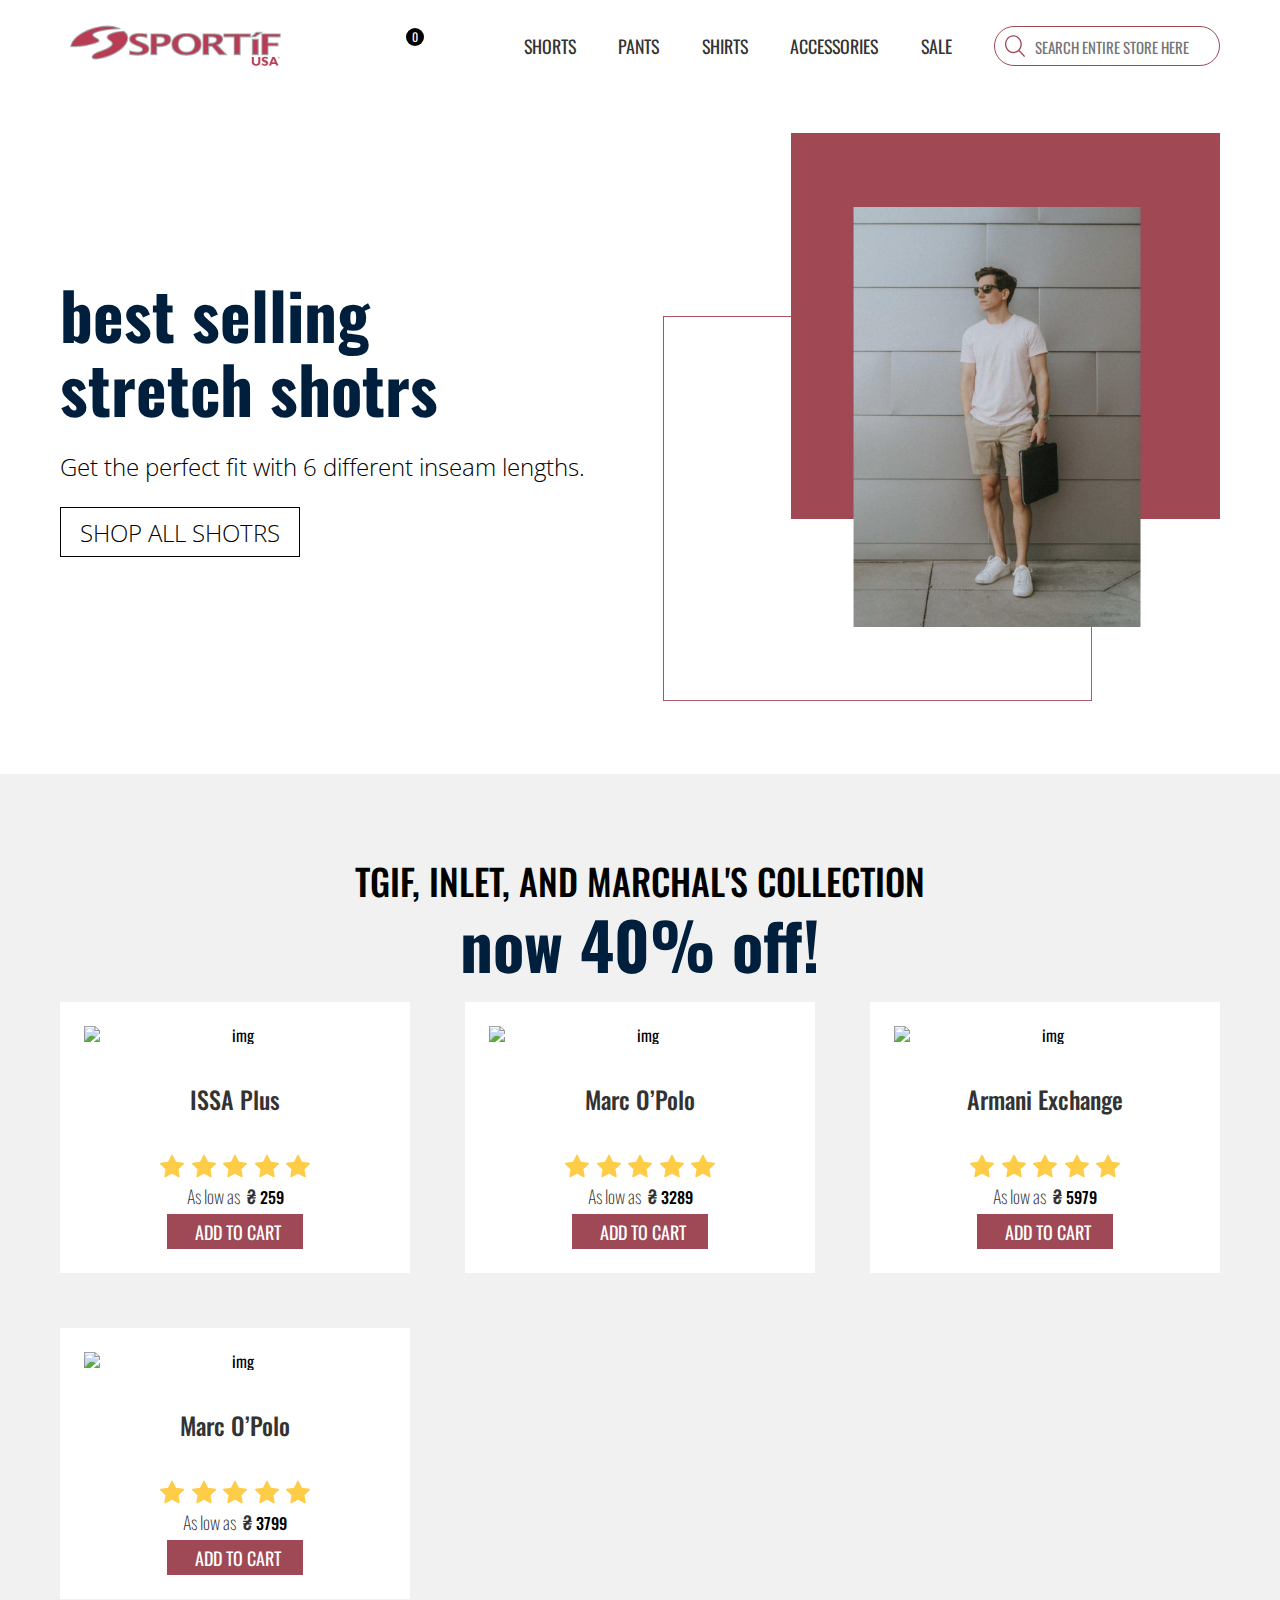
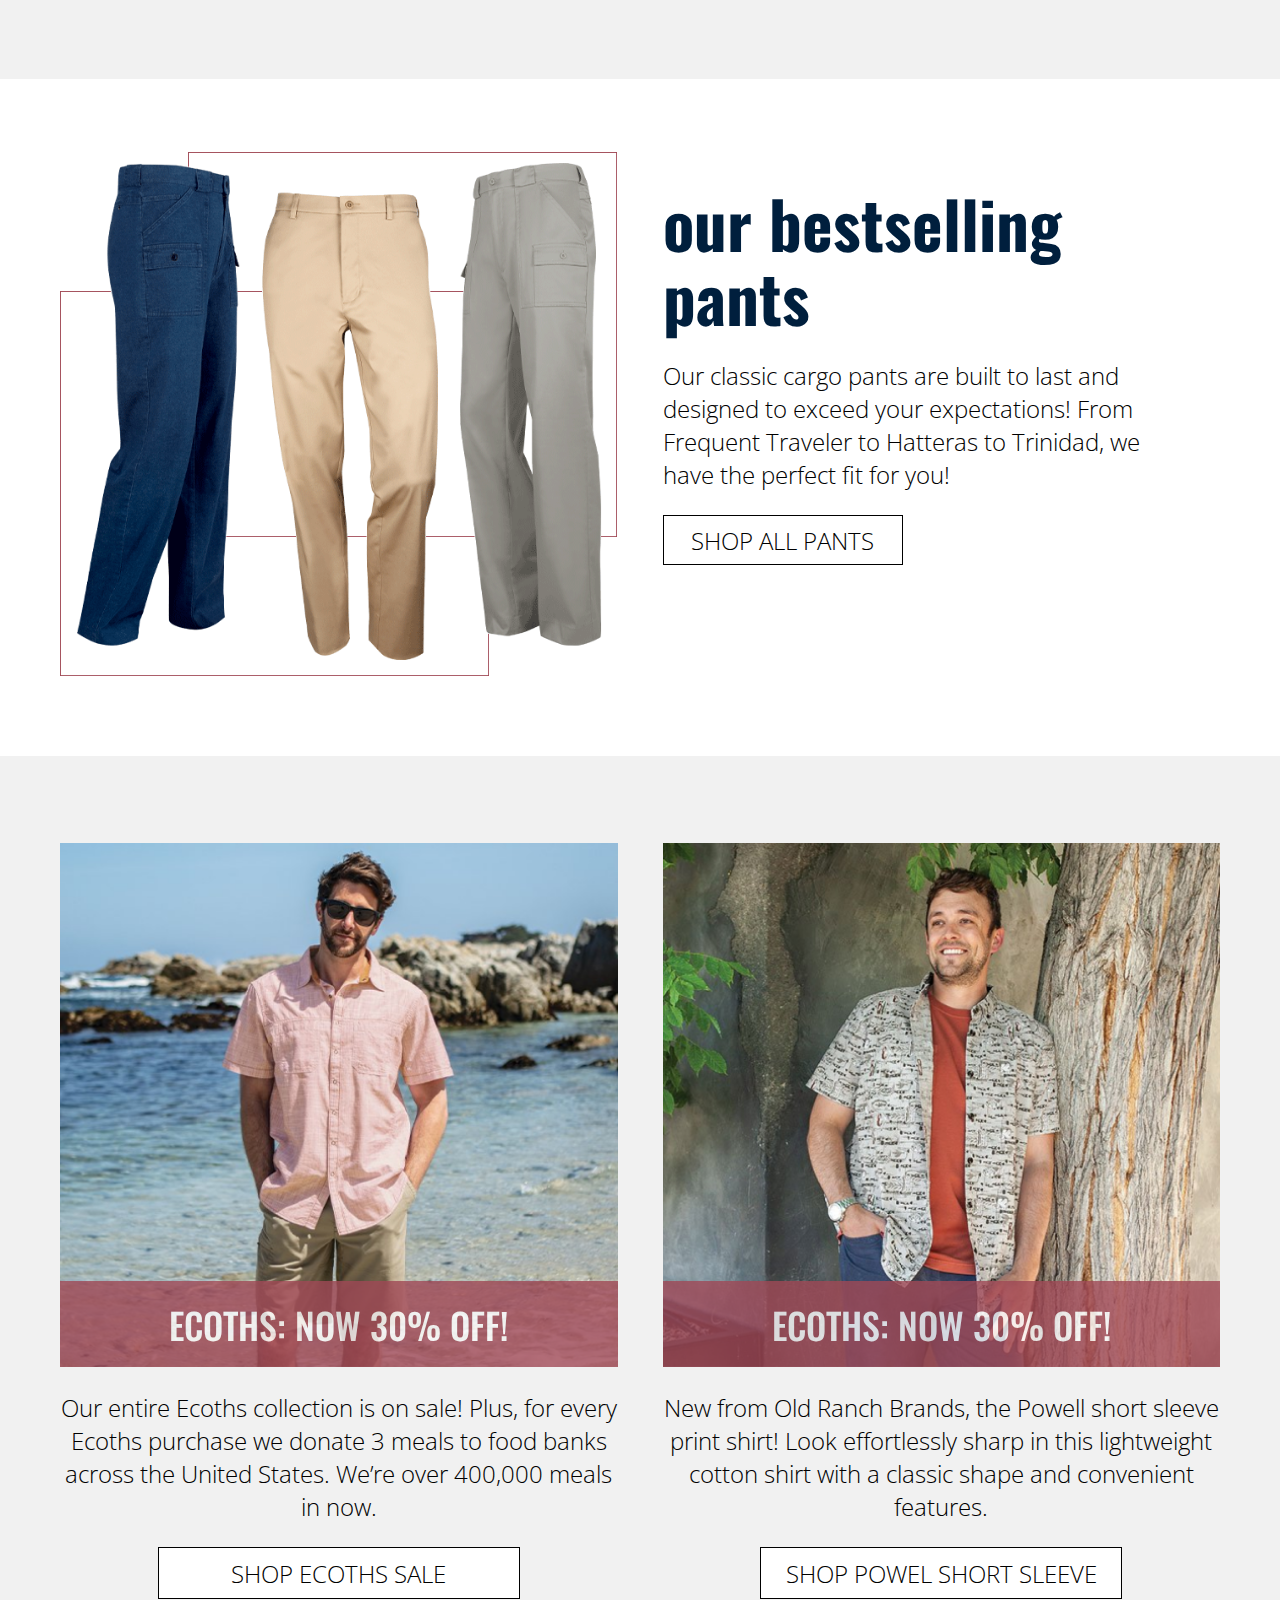
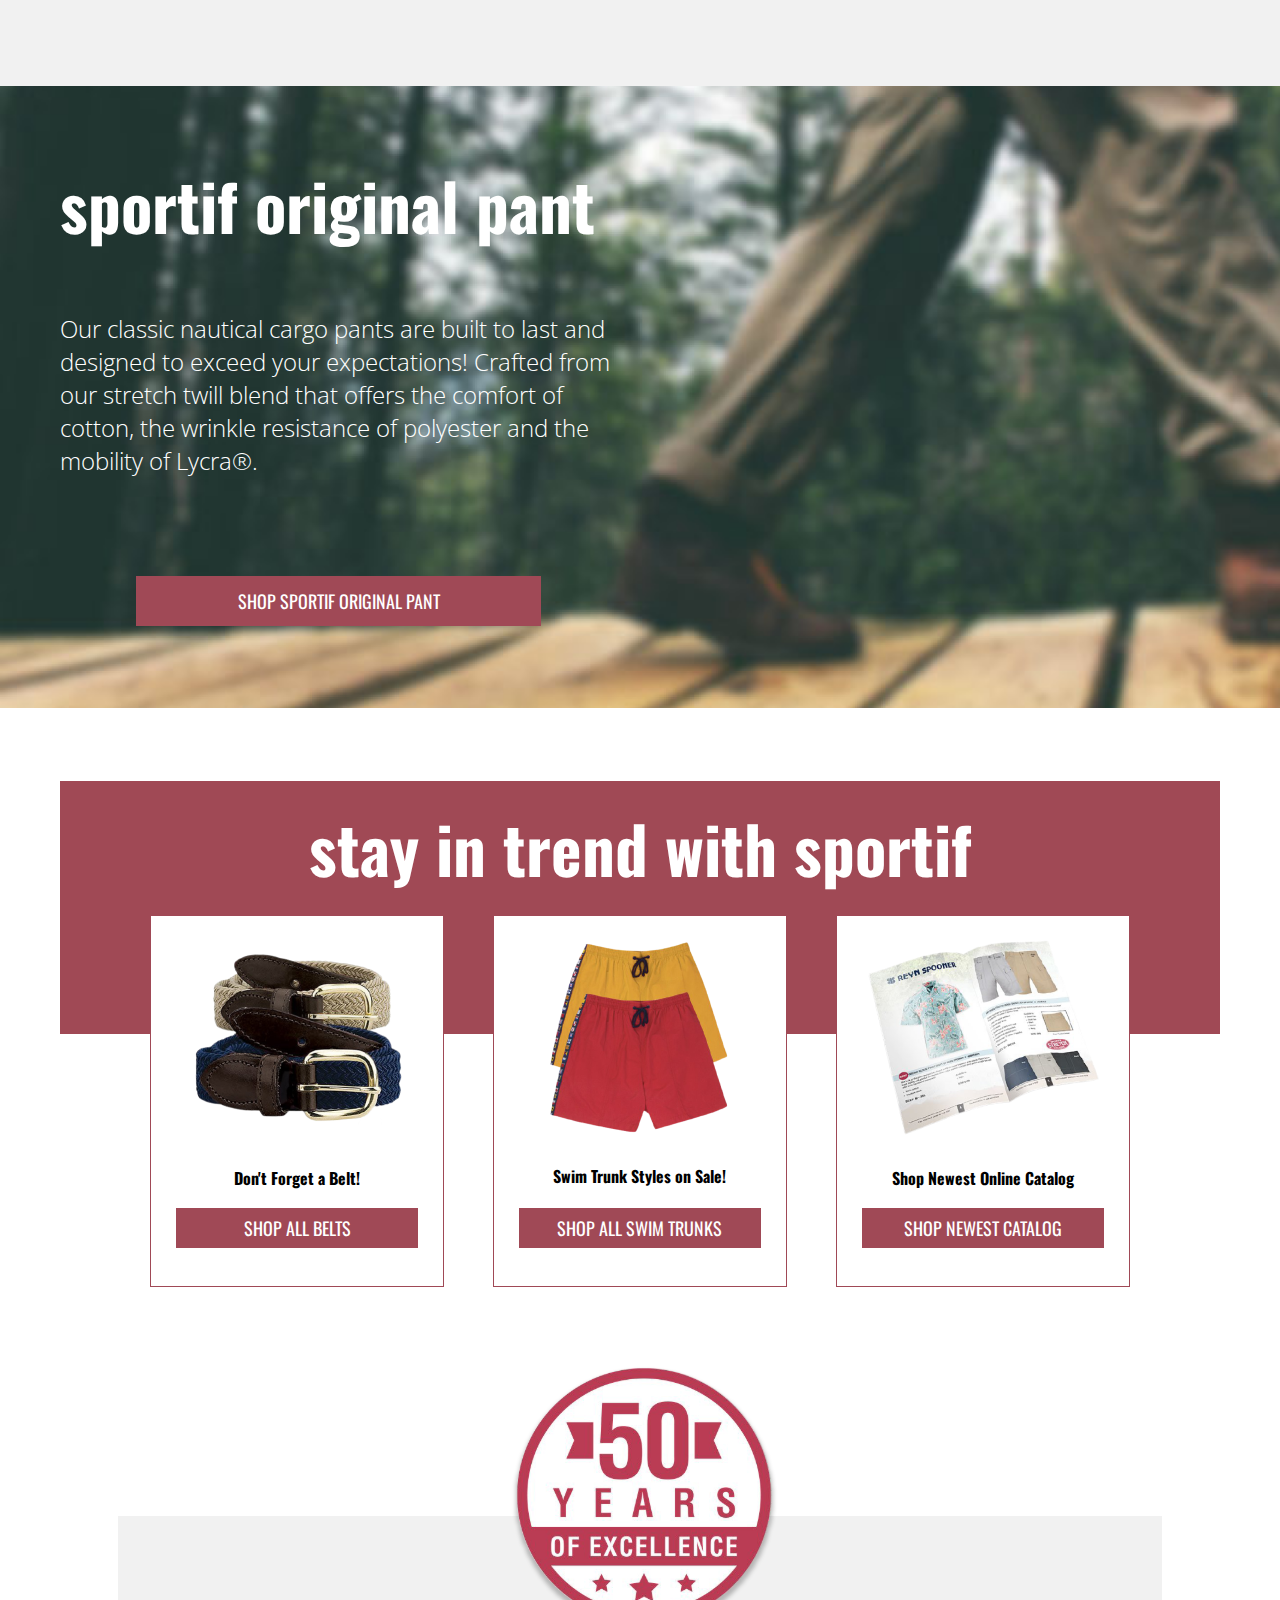
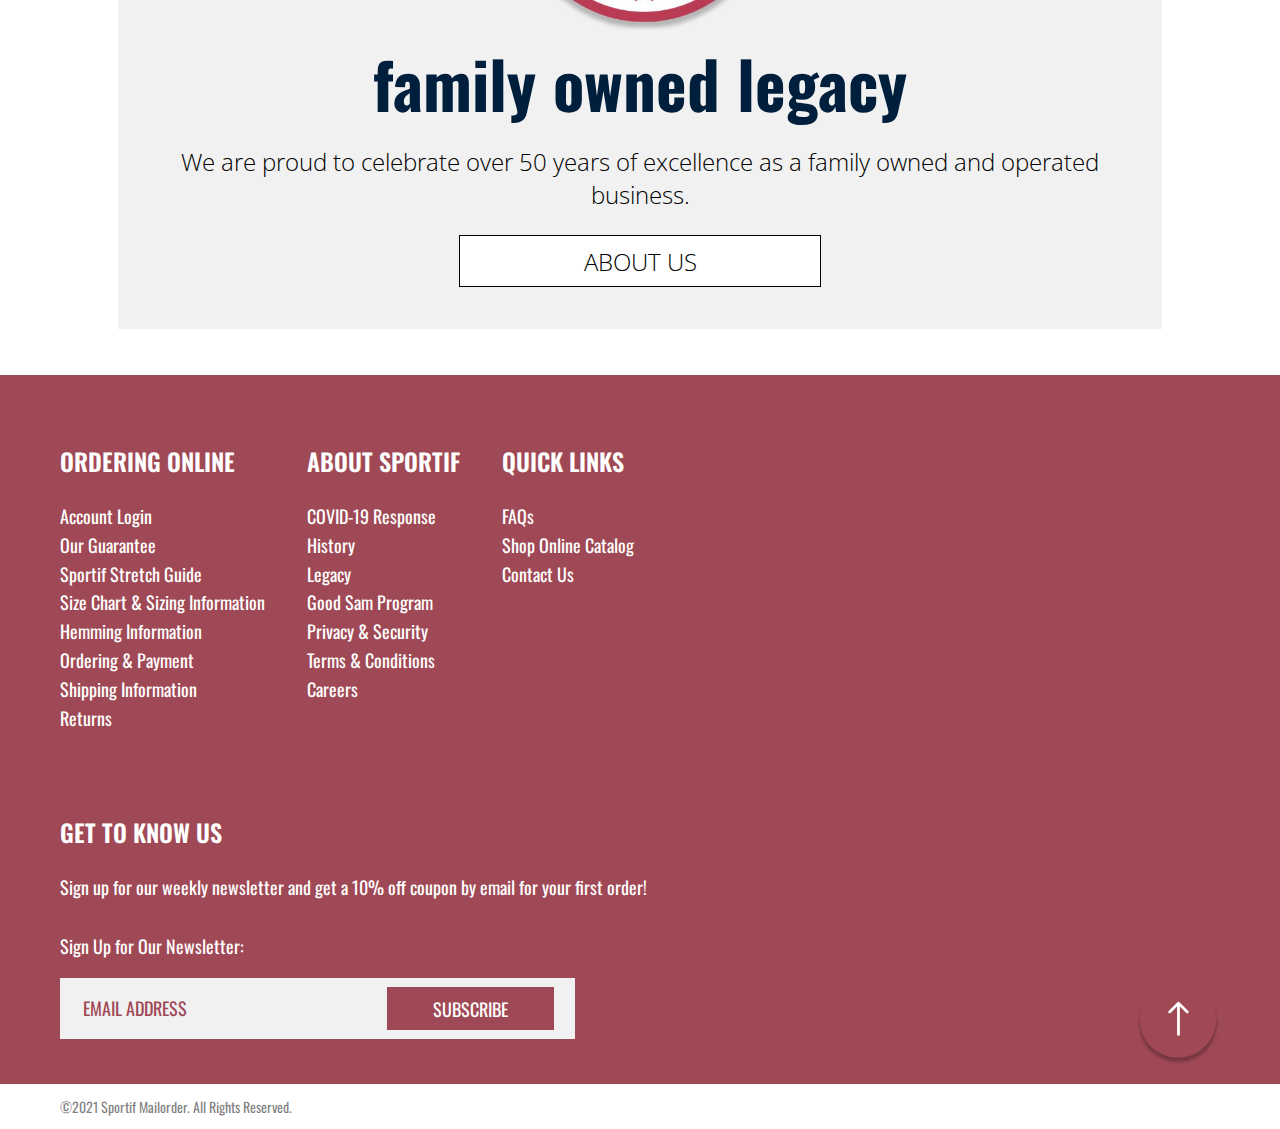
==== commit 83f566f8: "adf" ====
--- a/index.html
+++ b/index.html
@@ -69,7 +69,7 @@
           <div class="two">
             <h3 class="text_lg">tgif, inlet, and marchal's collection</h3>
             <h2 class="text_xl">now 40% off!</h2>
-            <div class="two__cards">
+            <div class="two__product-list">
               <!-- adding cards -->
             </div>
           </div>
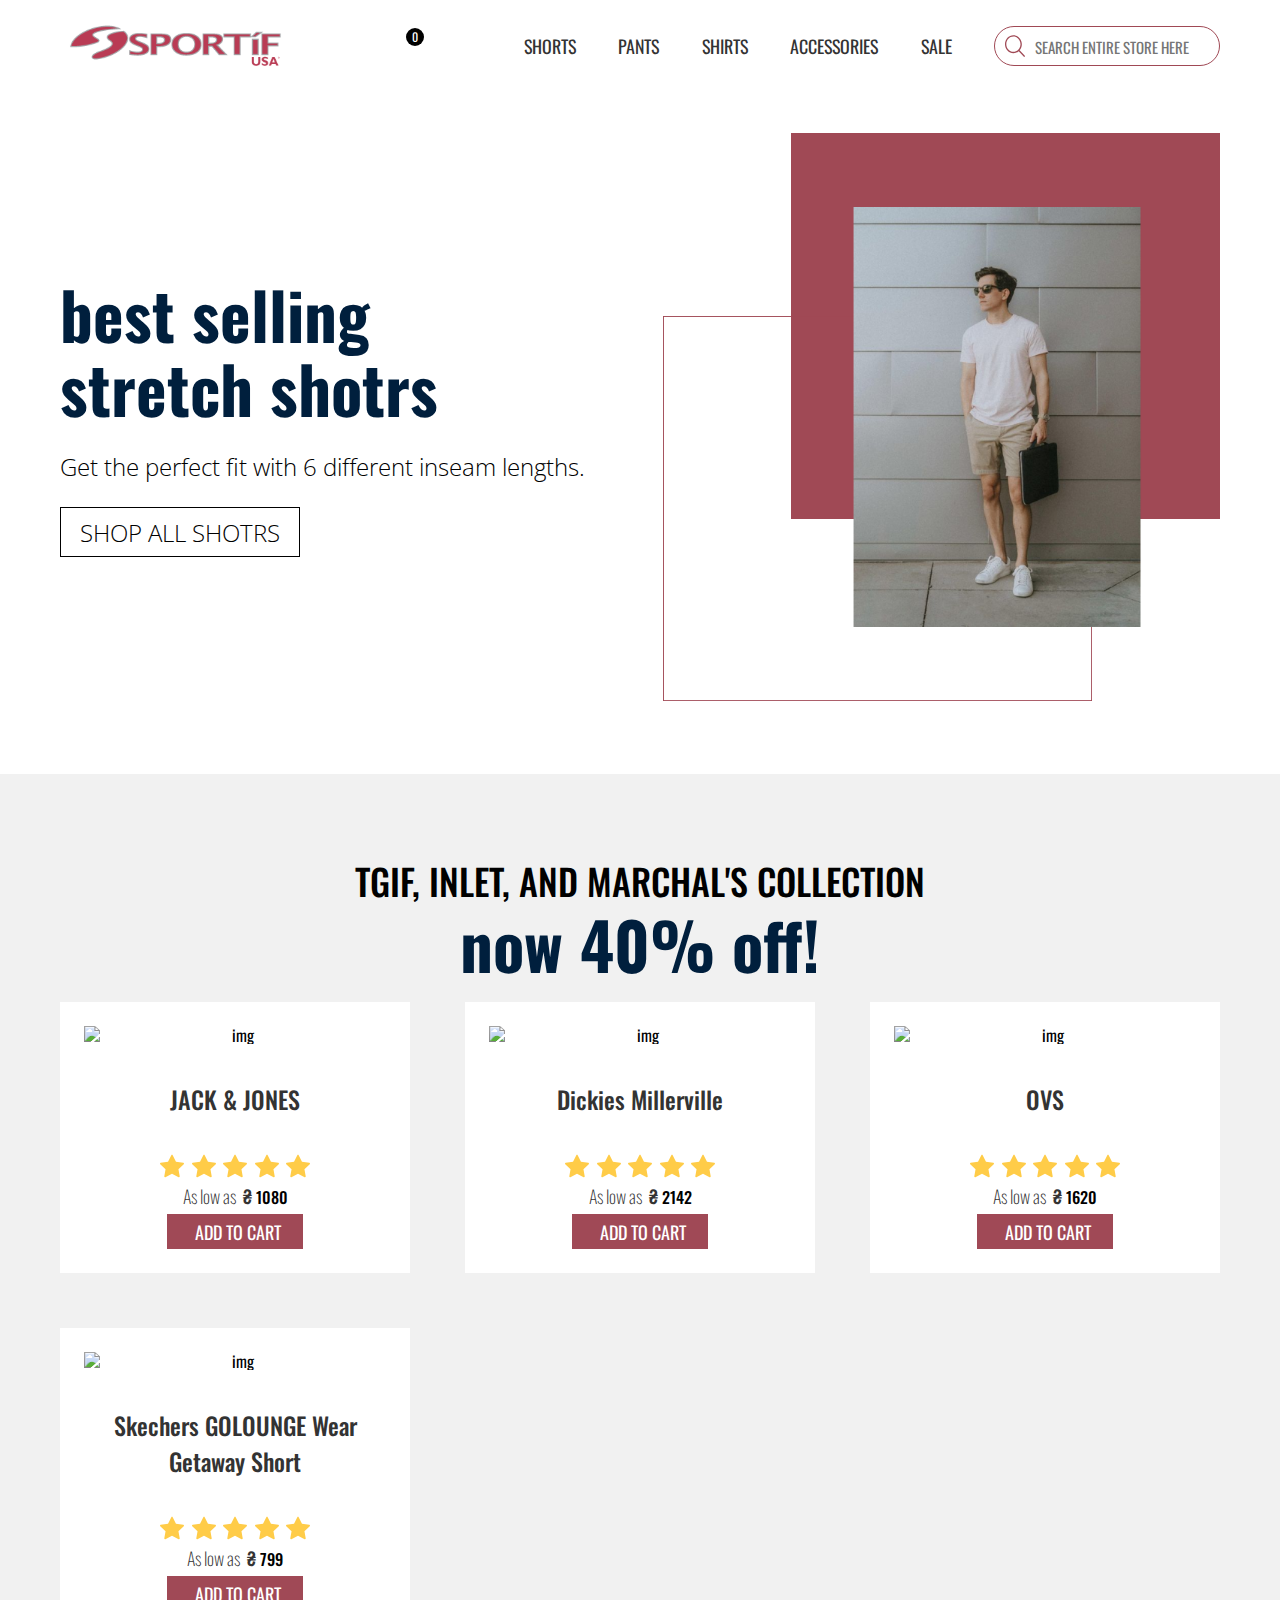
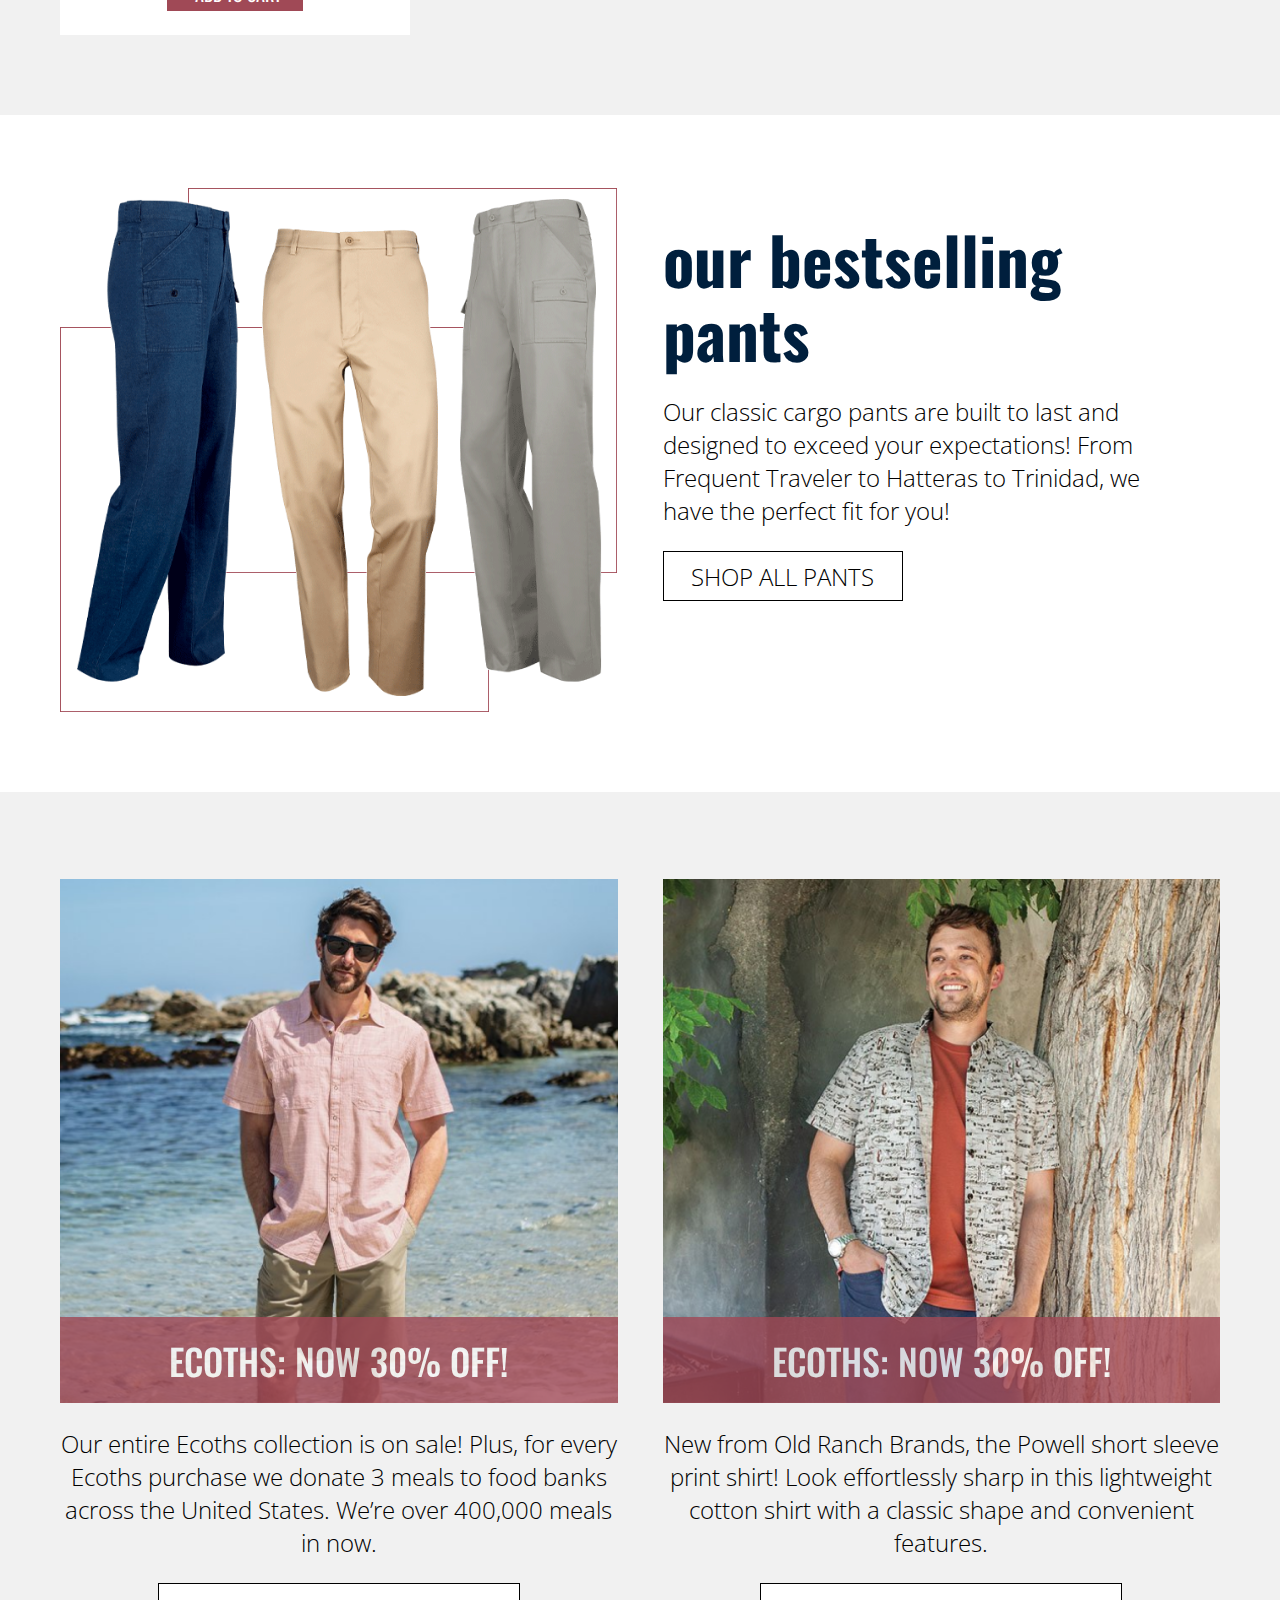
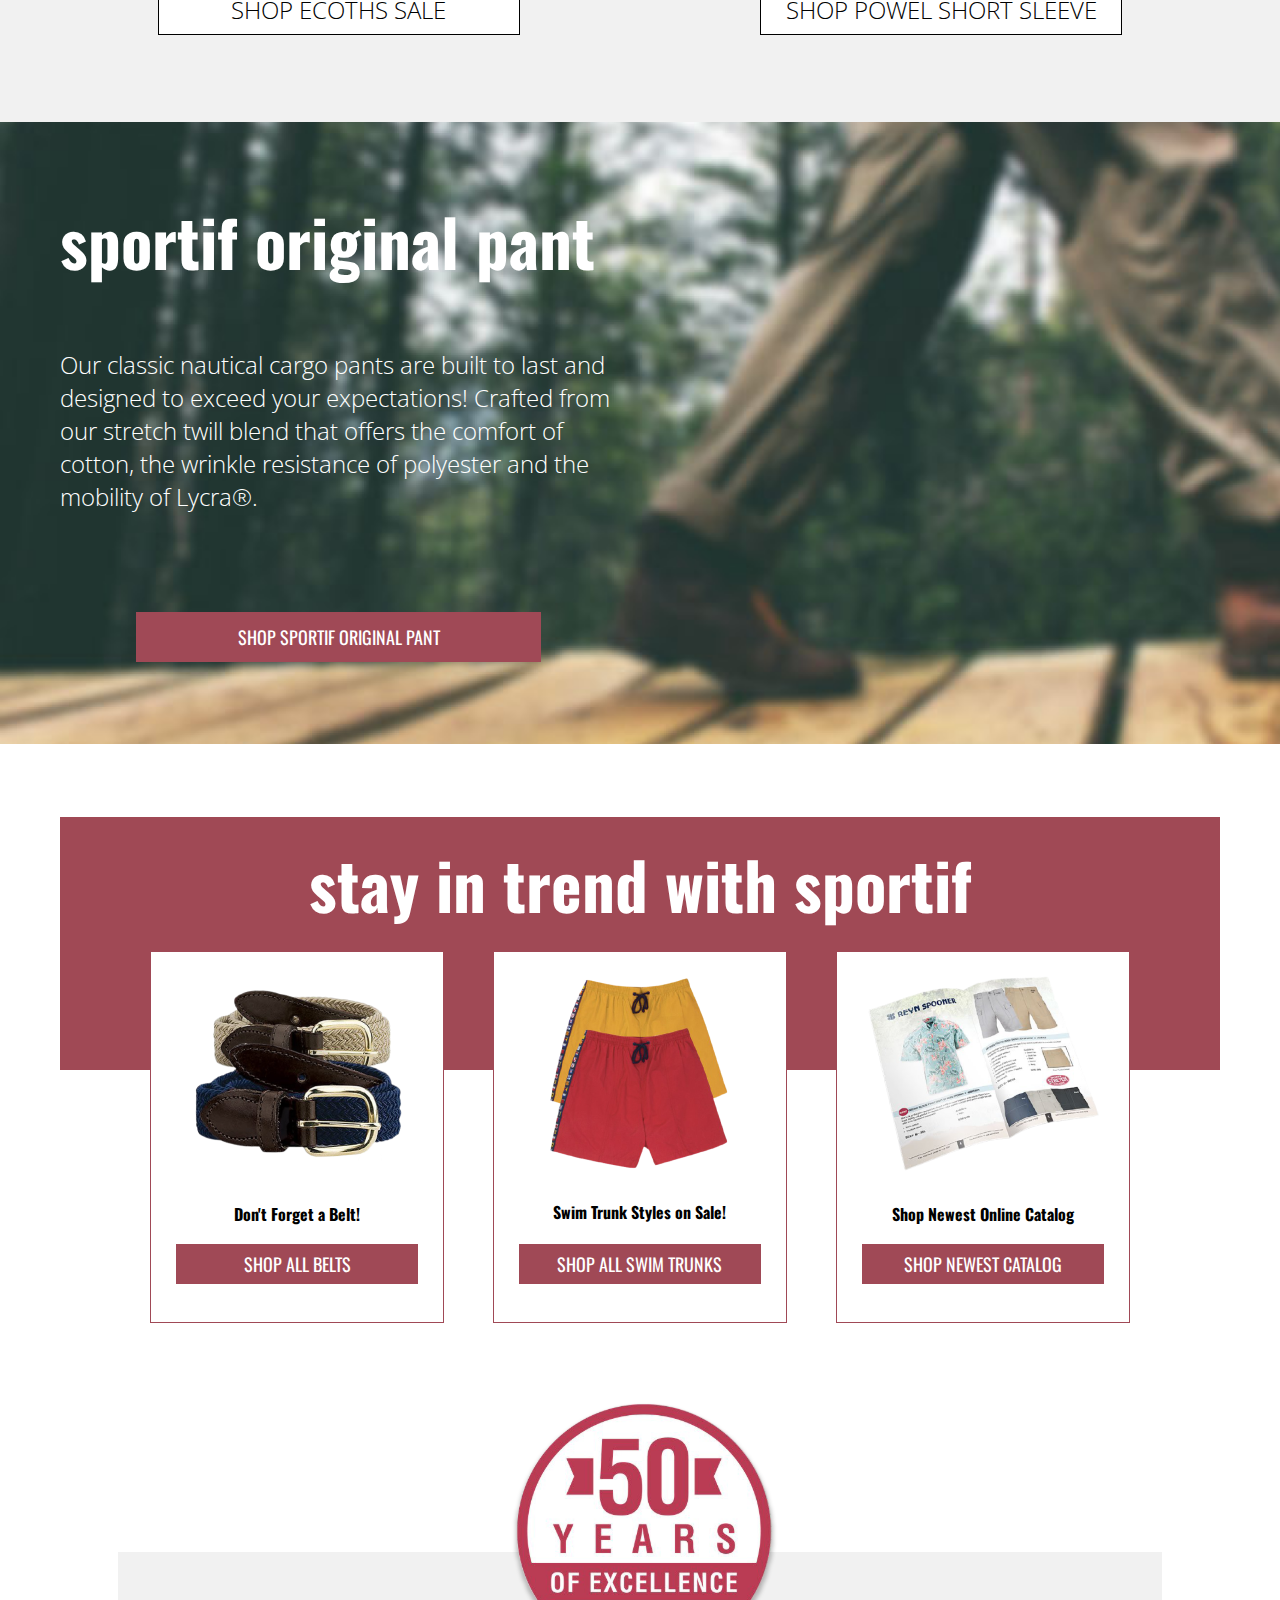
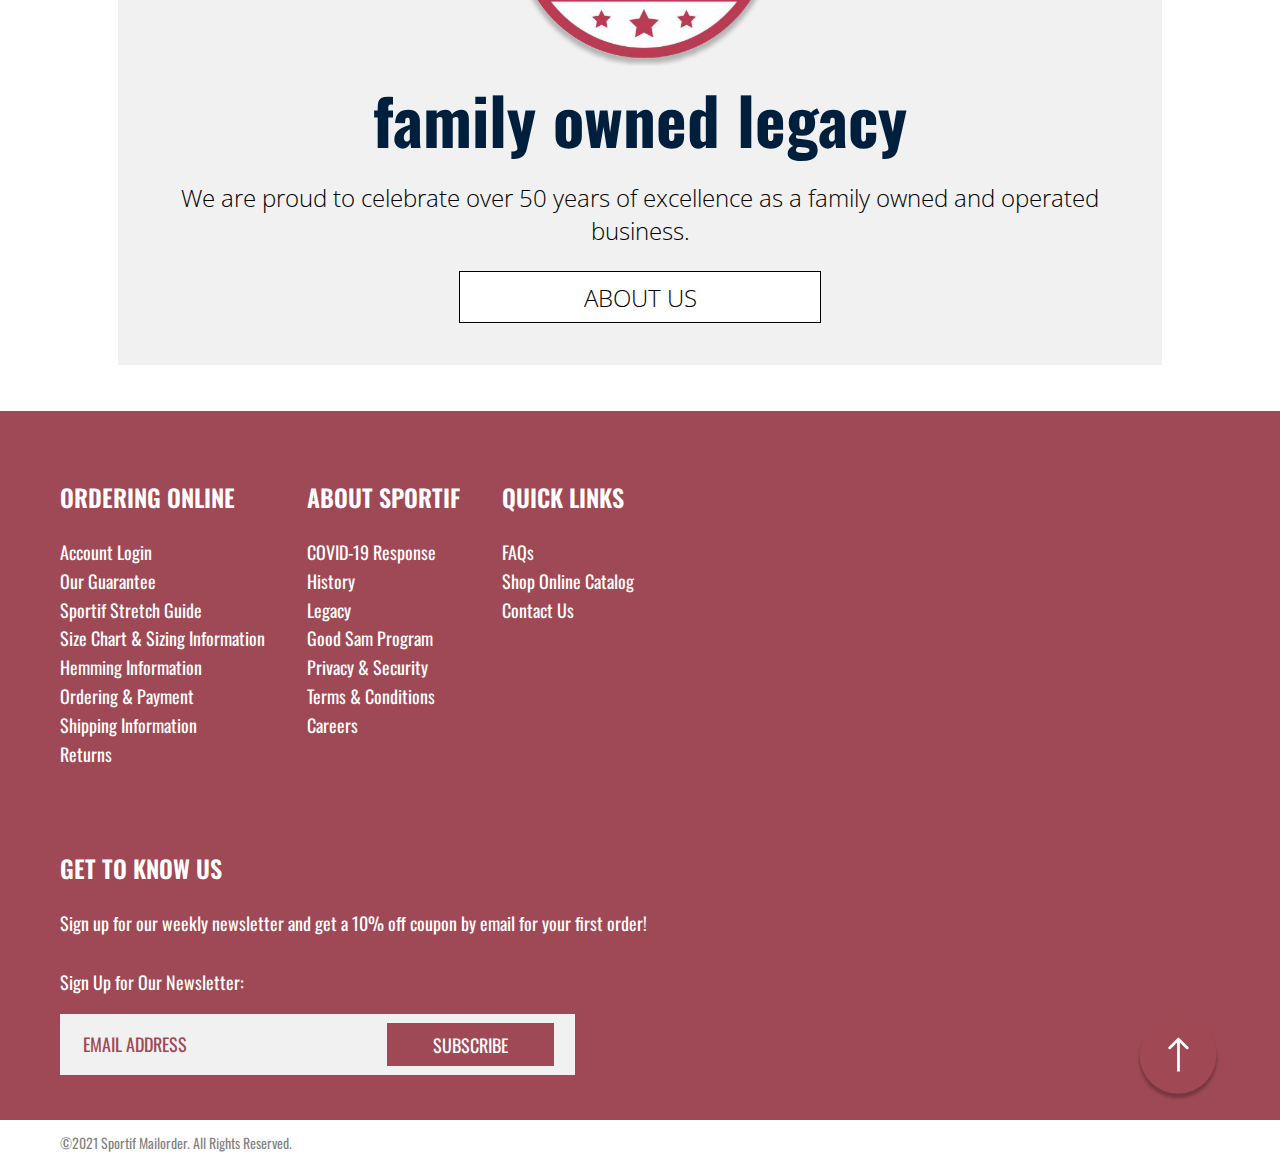
==== commit 523de7c8: "dsf" ====
--- a/index.html
+++ b/index.html
@@ -257,6 +257,16 @@
         </div>
       </div>
     </div>
+    <div class="md-zoom hide">
+      <div class="md-zoom__body">
+        <div class="md-zoom__in">
+          <button class="md-zoom__close md-close">
+            <img src="./img/svg/cloce.svg" alt="close">
+          </button>
+          <img src="" alt="product" class="md-zoom__image">
+        </div>
+      </div>
+    </div>
     <div class="md sc hide"> <!-- shopping cart modal -->
       <div class="sc__content md__content">
         <div class="sc__header">
--- a/css/style.css
+++ b/css/style.css
@@ -976,6 +976,34 @@
   color: #333;
 }
 
+.md-zoom {
+  position: fixed;
+  top: 0;
+  right: 0;
+  bottom: 0;
+  left: 0;
+  z-index: 10000;
+  background-color: rgb(41, 42, 47);
+}
+.md-zoom__body {
+  width: 100%;
+  height: 100vh;
+  overflow: auto;
+  display: flex;
+  align-items: center;
+  justify-content: center;
+}
+.md-zoom__in {
+  position: relative;
+  height: 100vh;
+}
+.md-zoom__close {
+  position: absolute;
+  top: 30px;
+  right: 30px;
+  width: 48px;
+}
+
 .close {
   margin-bottom: 30px;
 }
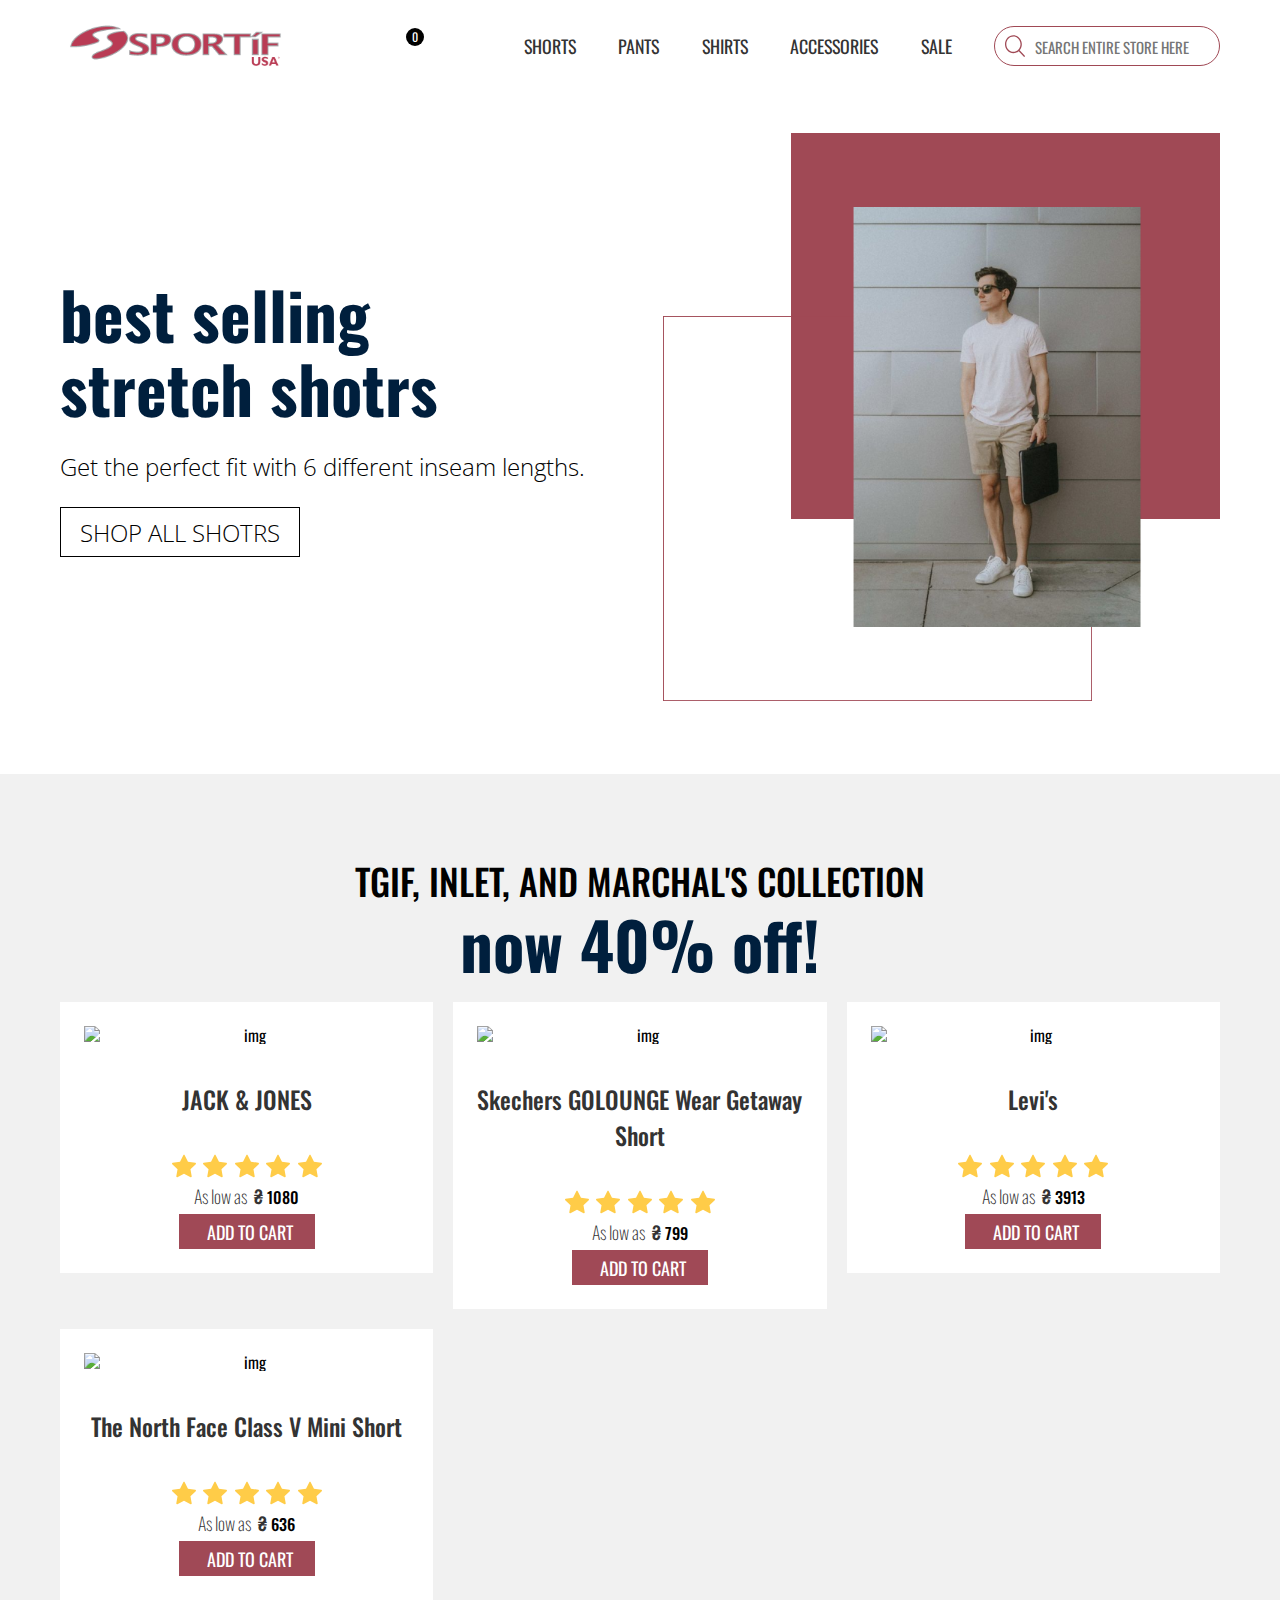
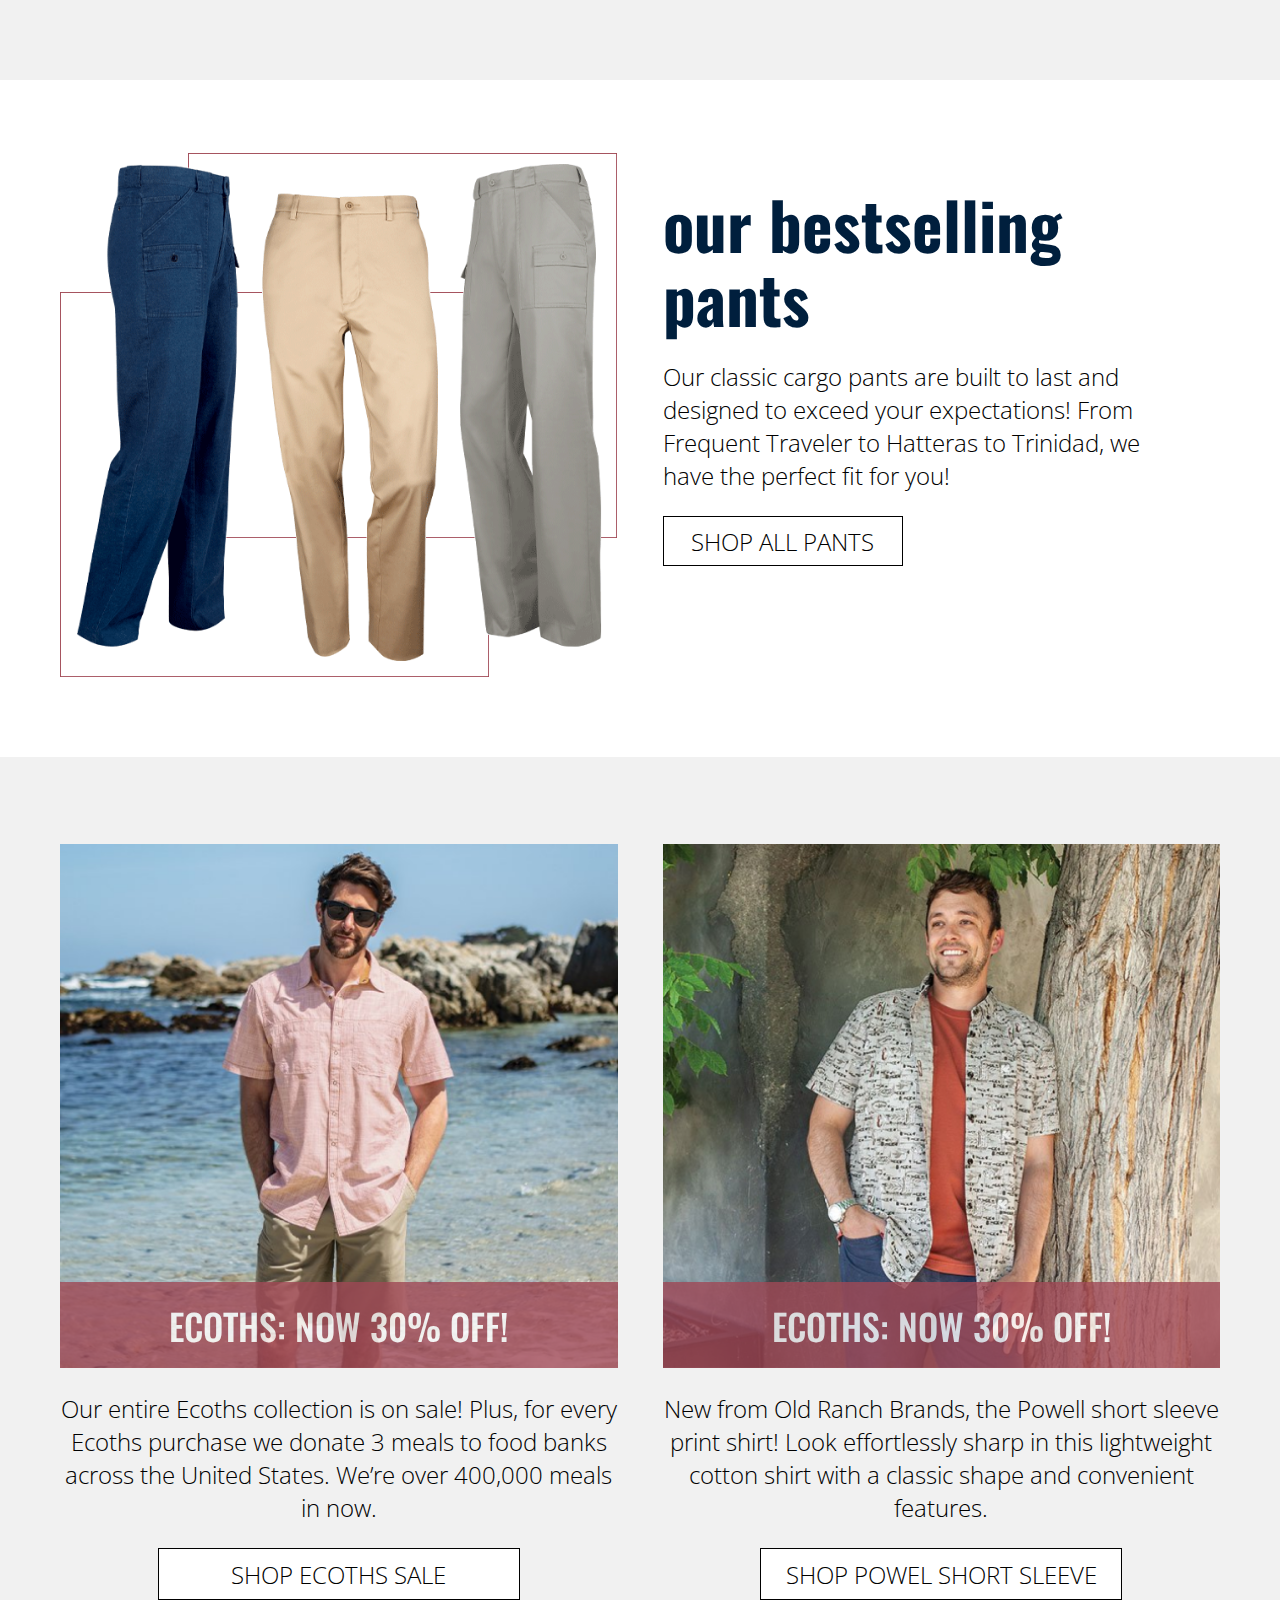
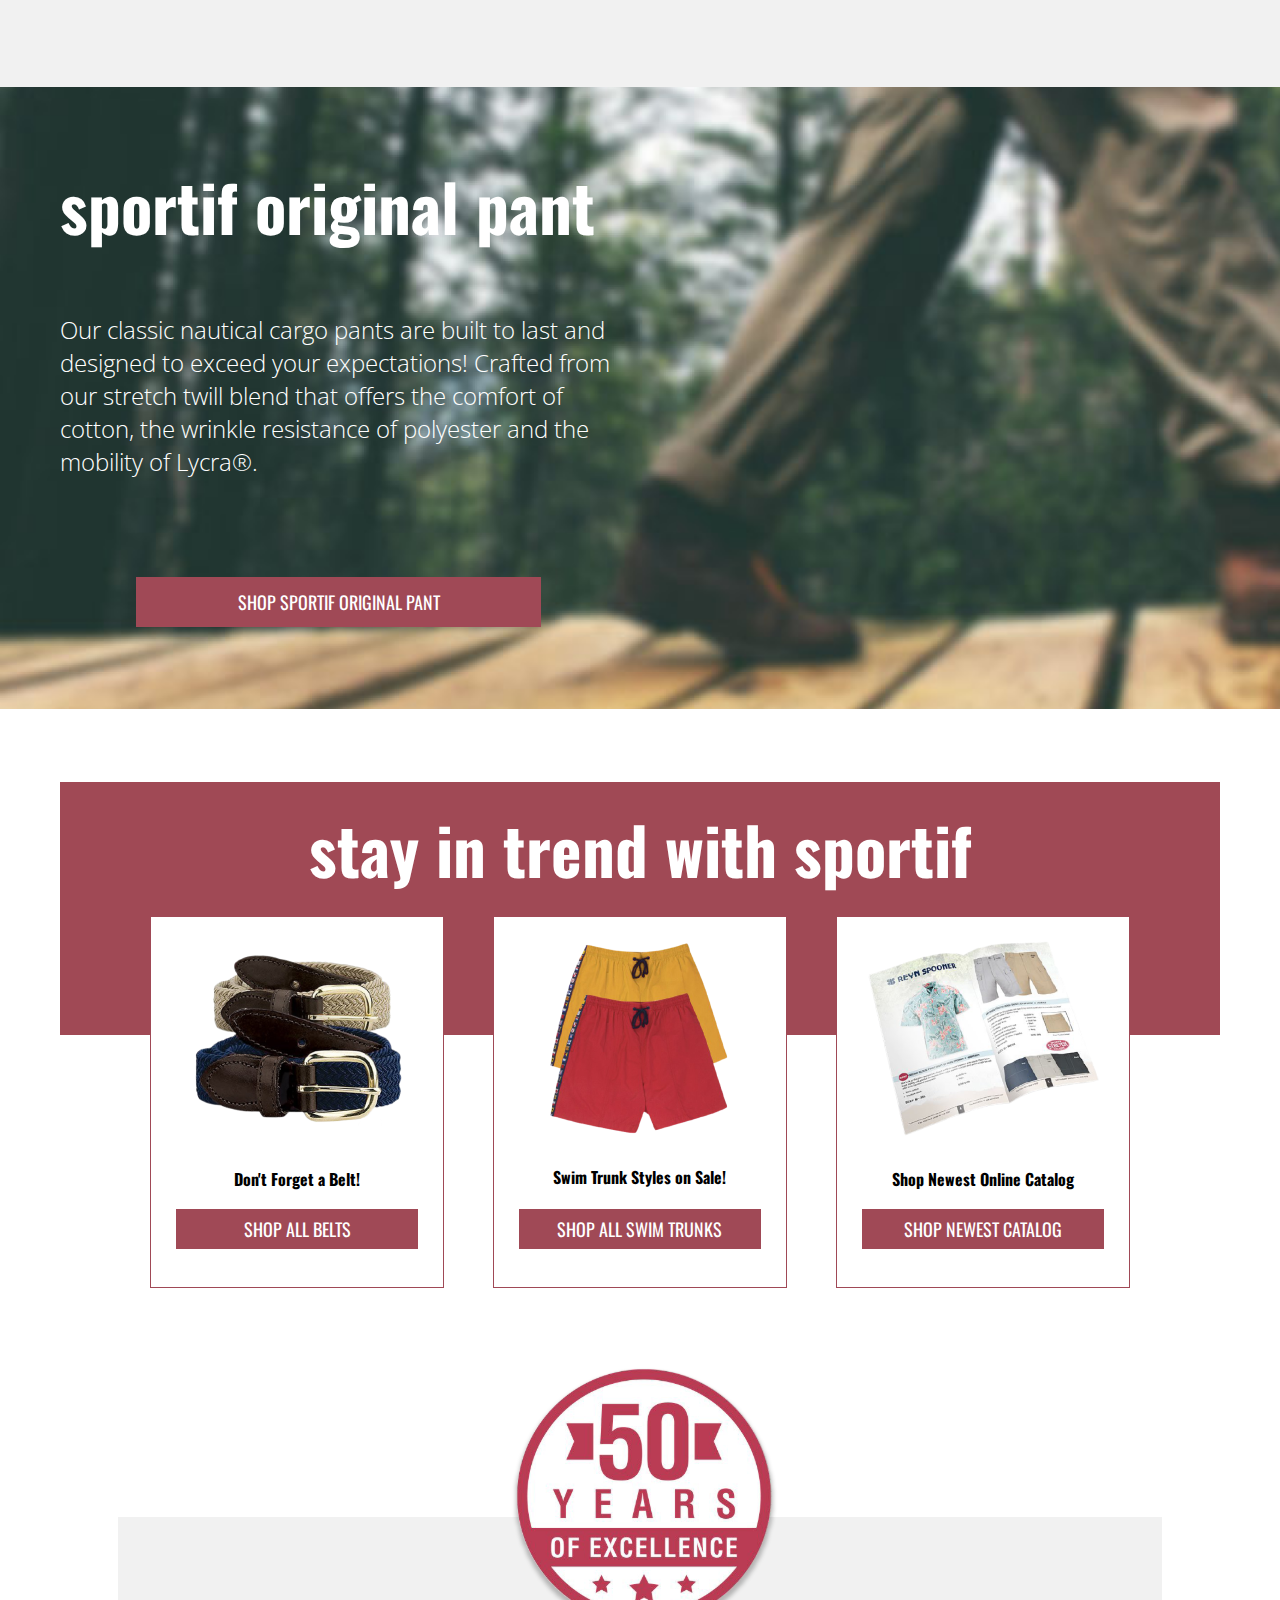
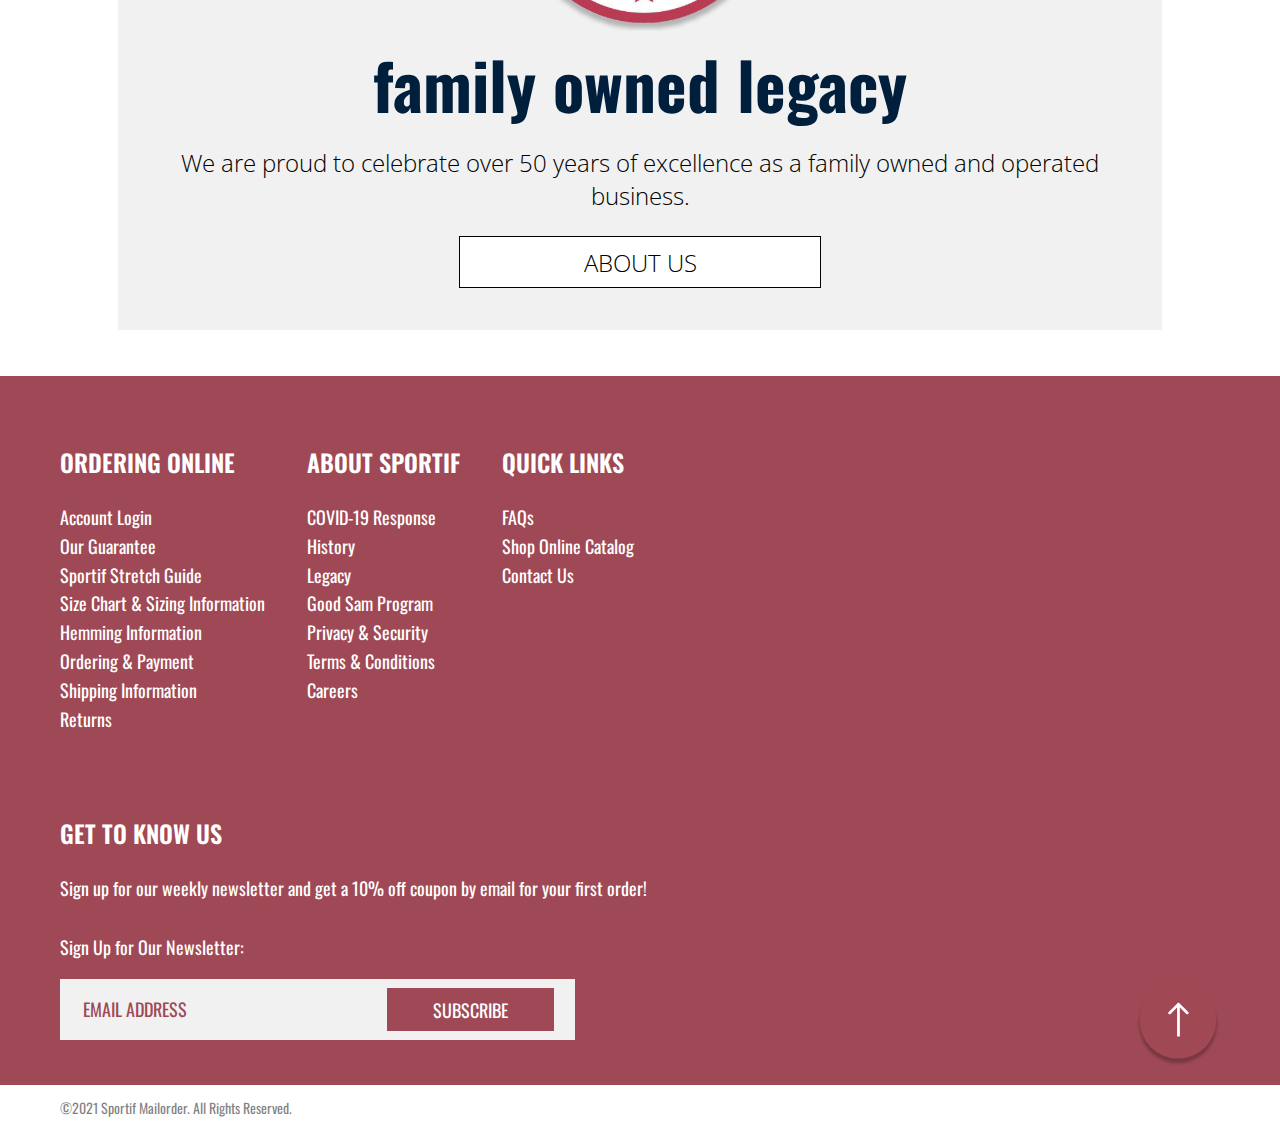
==== commit 1e9f2694: "df" ====
--- a/index.html
+++ b/index.html
@@ -7,6 +7,7 @@
   <meta name="viewport" content="width=device-width, initial-scale=1.0">
   <title>SportIf</title>
   <link rel="stylesheet" href="./css/normalise.css">
+  <link rel="stylesheet" href="https://unpkg.com/swiper/swiper-bundle.min.css" />
   <link rel="stylesheet" href="./css/style.css">
   <link rel="stylesheet" href="./css/media.css">
 </head>
@@ -188,7 +189,12 @@
         </button>
         <div class="grid">
           <div class="md__left">
-            <img class="md__image sc-image" src="" alt="product">
+            <div class="md__image">
+              <img class="md__image-lg sc-image" src="" alt="product">
+              <div class="md__block-plus hide">
+                <img class="md__image-plus" src="./img/svg/search-plus.svg" alt="plus">
+              </div>
+            </div>
             <div class="md__block-image">
               <img class="md__img-front" src="" alt="front">
               <img class="md__img-back" src="" alt="back">
@@ -257,15 +263,32 @@
         </div>
       </div>
     </div>
-    <div class="md-zoom hide">
-      <div class="md-zoom__body">
-        <div class="md-zoom__in">
-          <button class="md-zoom__close md-close">
-            <img src="./img/svg/cloce.svg" alt="close">
-          </button>
-          <img src="" alt="product" class="md-zoom__image">
-        </div>
-      </div>
+    <div class="md-zoom hide"> <!-- cart zoom modal -->
+      <button class="md-zoom__close md-close">
+        <img src="./img/svg/cloce.svg" alt="close">
+      </button>
+
+      <div style="--swiper-navigation-color: #a04956;"
+        class="swiper-container myswiper">
+        <div class="swiper-wrapper">
+
+          <div class="swiper-slide">
+            <div class="swiper-zoom-container">
+              <img src="" alt="img" id="md-zoom-item-one">
+            </div>
+          </div>
+          <div class="swiper-slide">
+            <div class="swiper-zoom-container">
+              <img src="" alt="img" id="md-zoom-item-two">
+            </div>
+          </div>
+
+        </div>
+        <div class="swiper-button-next"></div>
+        <div class="swiper-button-prev"></div>
+        <div class="swiper-pagination"></div>
+      </div>
+
     </div>
     <div class="md sc hide"> <!-- shopping cart modal -->
       <div class="sc__content md__content">
@@ -363,6 +386,7 @@
   </div>
 
   <script src="https://code.iconify.design/iconify-icon/1.0.7/iconify-icon.min.js"></script>
+  <script src="https://unpkg.com/swiper/swiper-bundle.min.js"></script>
   <script src="./js/index.js" type="module"></script>
   <script src="./js/shopcart.js" type="module"></script>
 </body>
--- a/css/style.css
+++ b/css/style.css
@@ -315,7 +315,7 @@
 .two__product-list {
   display: grid;
   grid-template-columns: repeat(auto-fit, minmax(280px, 1fr));
-  gap: 55px;
+  gap: 20px;
   margin-top: 20px;
 }
 .two__btn {
@@ -810,8 +810,30 @@
   align-items: center;
 }
 .md__image {
+  position: relative;
+  margin-bottom: 100px;
+  cursor: pointer;
+}
+.md__block-plus {
+  position: absolute;
+  top: 0;
+  right: 0;
+  bottom: 0;
+  left: 0;
+  display: flex;
+  align-items: center;
+  justify-content: center;
+  transition: all 0.5s linear;
+}
+.md__block-plus.hide {
+  display: none;
+  transition: all 0.5s linear;
+}
+.md__image-plus {
+  width: 60px;
+}
+.md__image-lg {
   max-width: 469px;
-  margin-bottom: 100px;
 }
 .md__block-image {
   display: flex;
@@ -983,25 +1005,15 @@
   bottom: 0;
   left: 0;
   z-index: 10000;
-  background-color: rgb(41, 42, 47);
-}
-.md-zoom__body {
-  width: 100%;
-  height: 100vh;
-  overflow: auto;
-  display: flex;
-  align-items: center;
-  justify-content: center;
-}
-.md-zoom__in {
-  position: relative;
-  height: 100vh;
+  background-color: #fff;
 }
 .md-zoom__close {
   position: absolute;
   top: 30px;
-  right: 30px;
-  width: 48px;
+  left: 20px;
+  z-index: 10;
+  background-color: #fff;
+  border-radius: 50px;
 }
 
 .close {
@@ -1154,4 +1166,36 @@
   margin-right: 60px;
 }
 
+/* #endregion */
+/* #region swiper */
+.swiper-container {
+  width: 100%;
+  height: 100vh;
+}
+
+.swiper-slide {
+  overflow: hidden;
+}
+
+.swiper-pagination-fraction {
+  color: #a04956;
+}
+
+.swiper-button-next:after,
+.swiper-button-prev:after {
+  font-size: 18px;
+}
+
+.swiper-button-prev {
+  left: var(--swiper-navigation-sides-offset, 20px);
+  background: #fff;
+  border-radius: 50px;
+}
+
+.swiper-button-next {
+  right: var(--swiper-navigation-sides-offset, 20px);
+  background: #fff;
+  border-radius: 50px;
+}
+
 /* #endregion */--- a/css/media.css
+++ b/css/media.css
@@ -404,7 +404,7 @@
     padding-right: 20px;
     padding-left: 20px;
   }
-  .md__image {
+  .md__image-lg {
     margin-bottom: 60px;
   }
   .close {
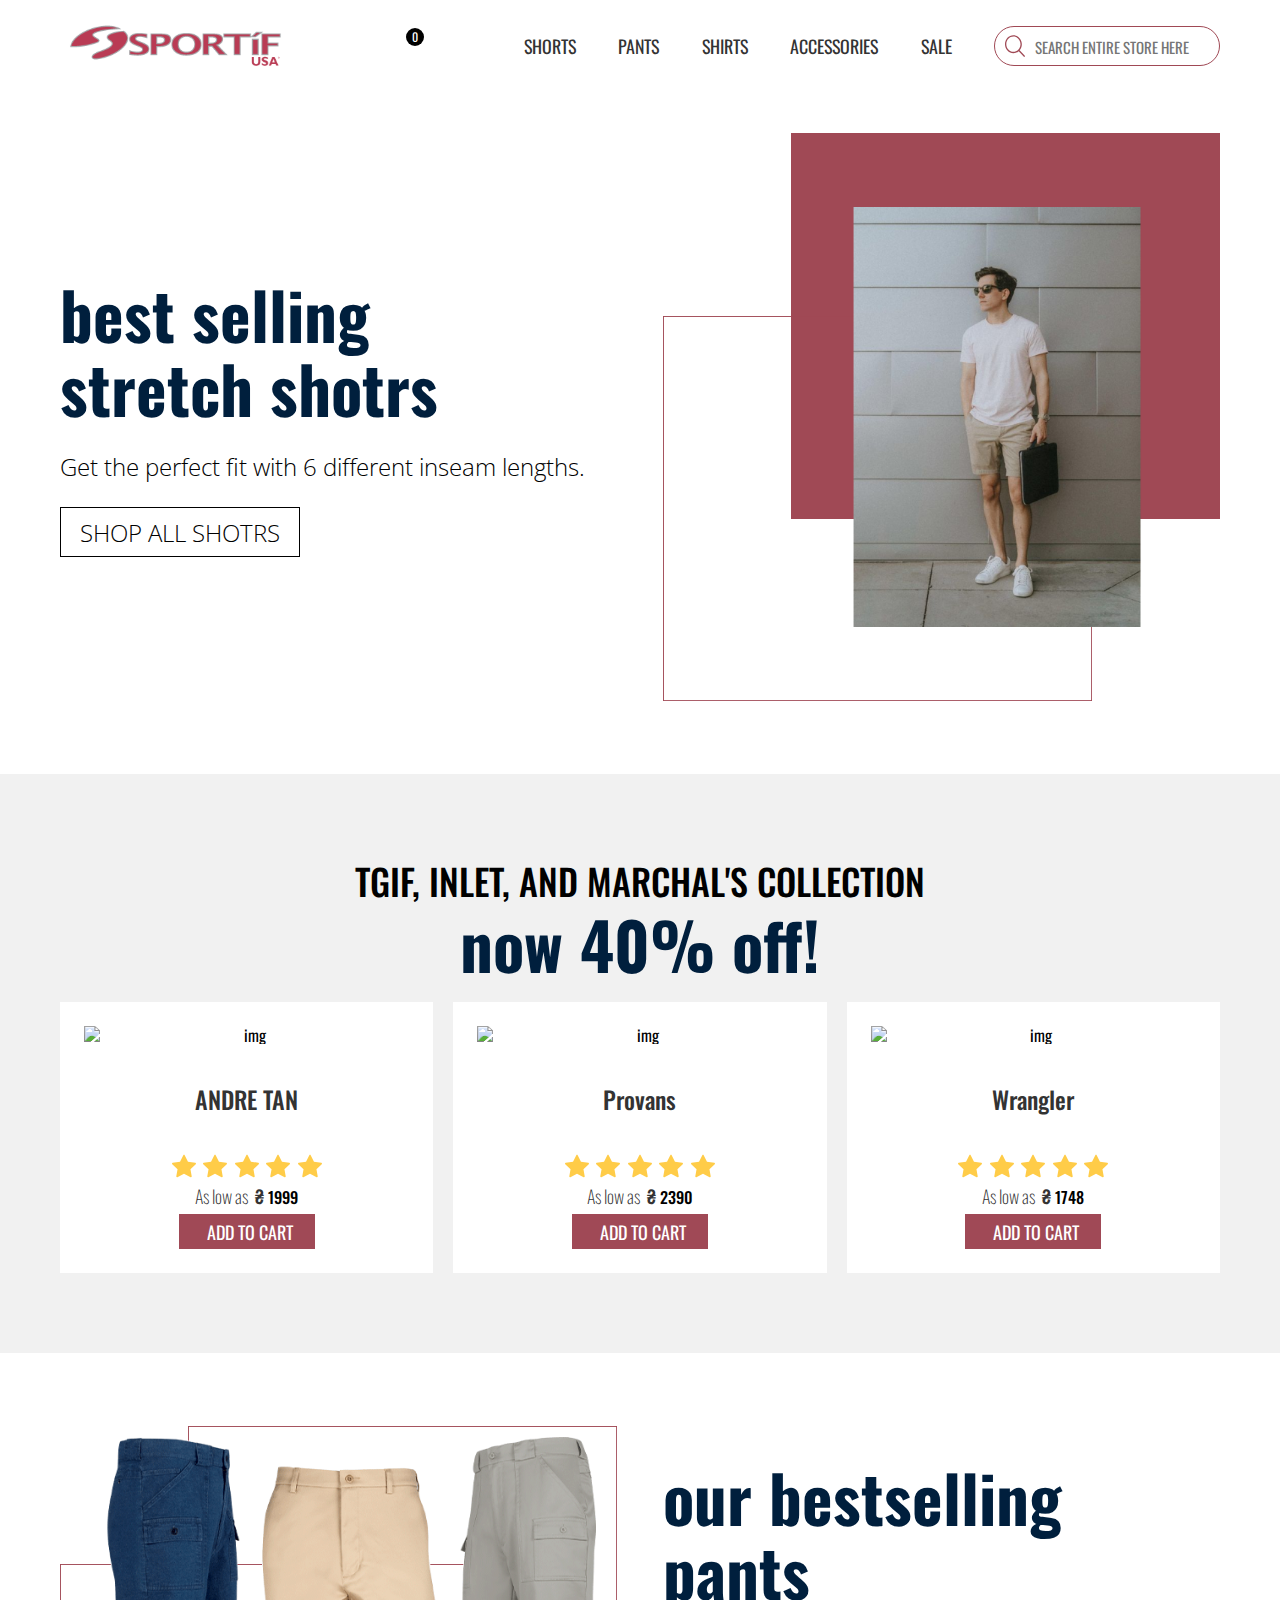
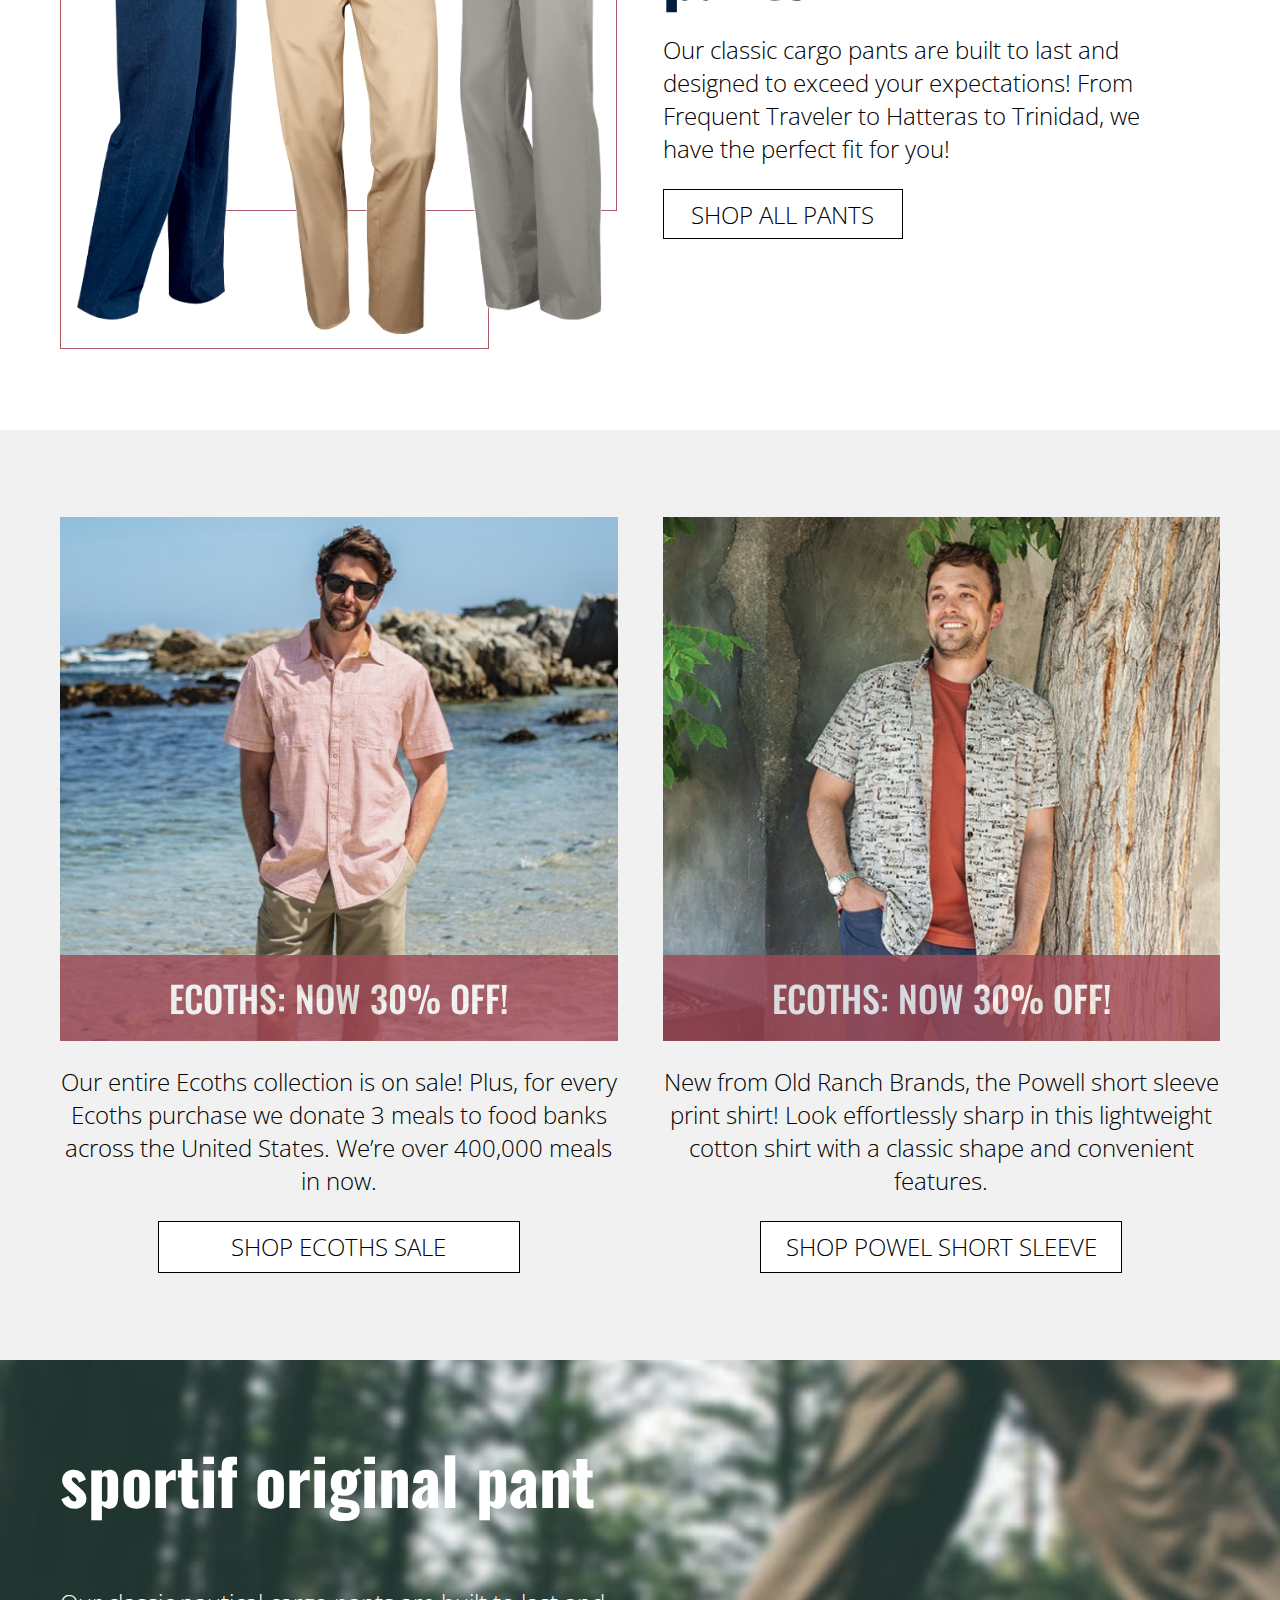
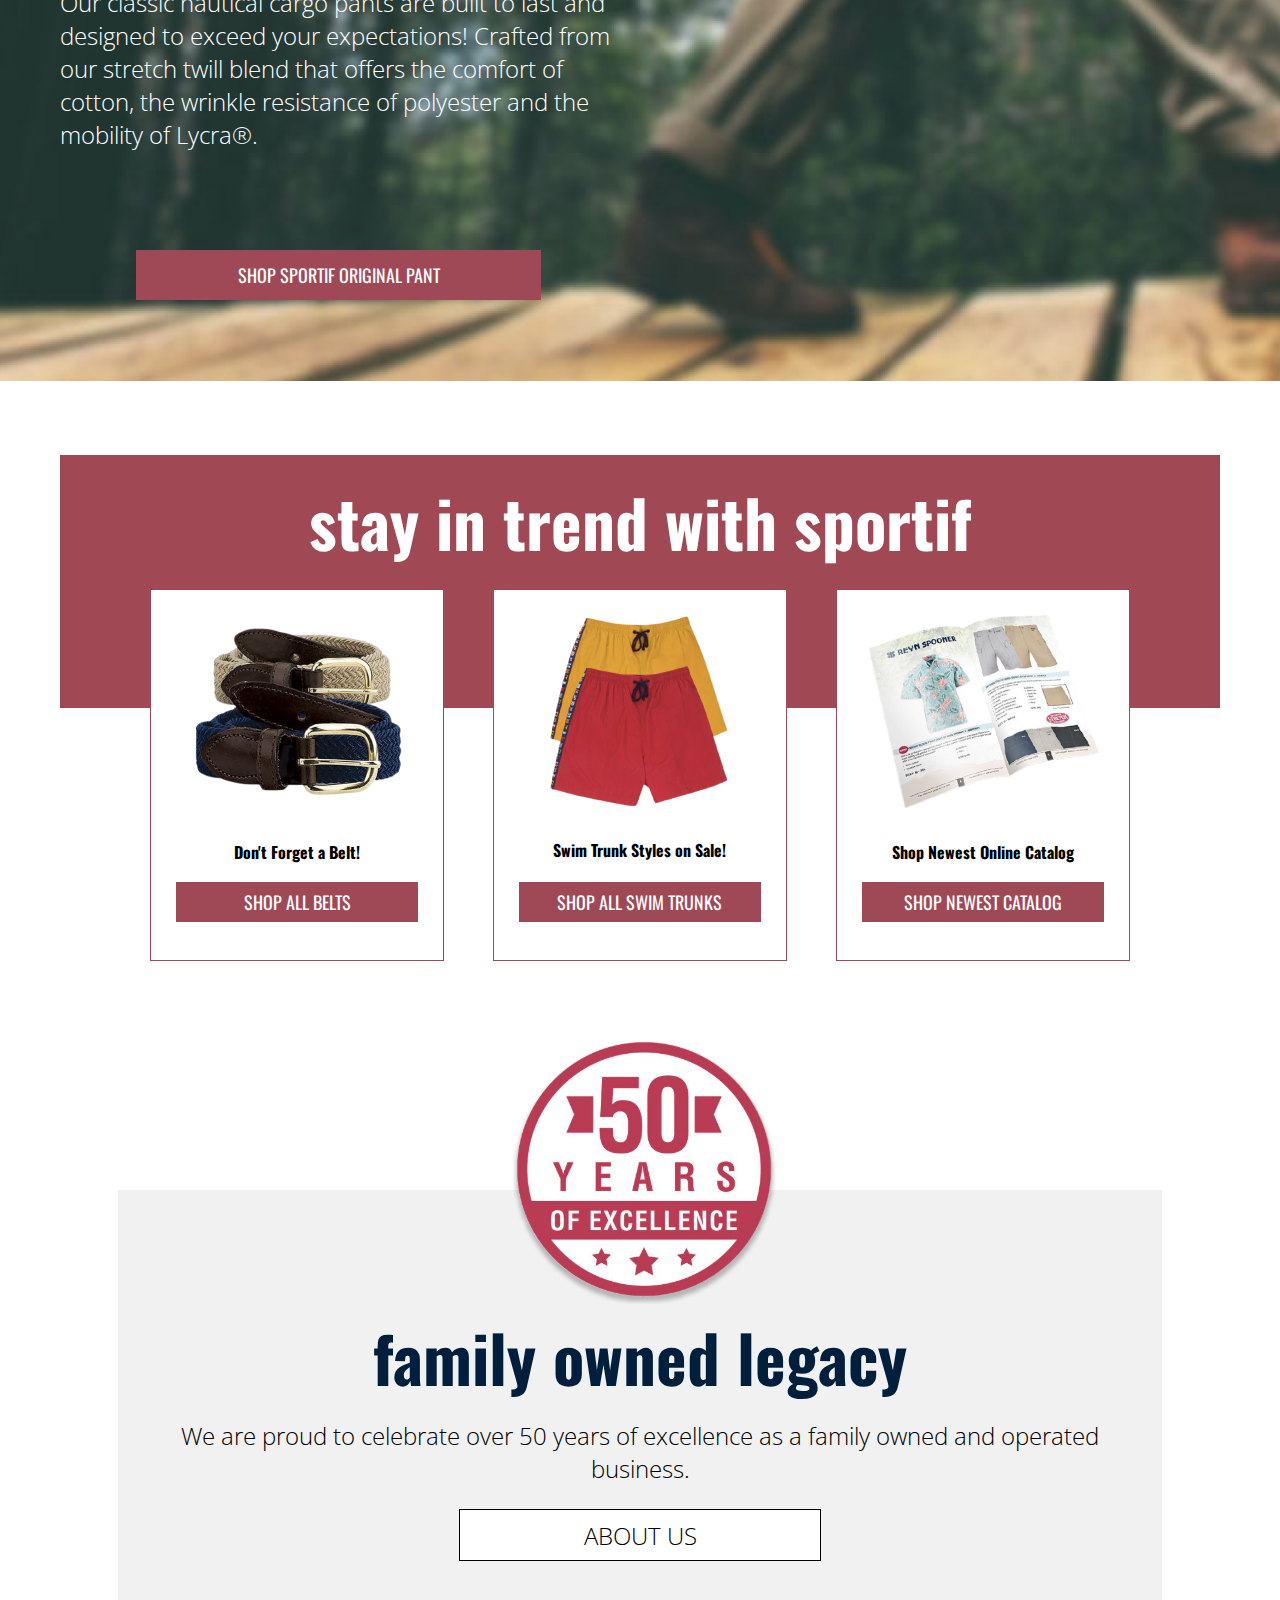
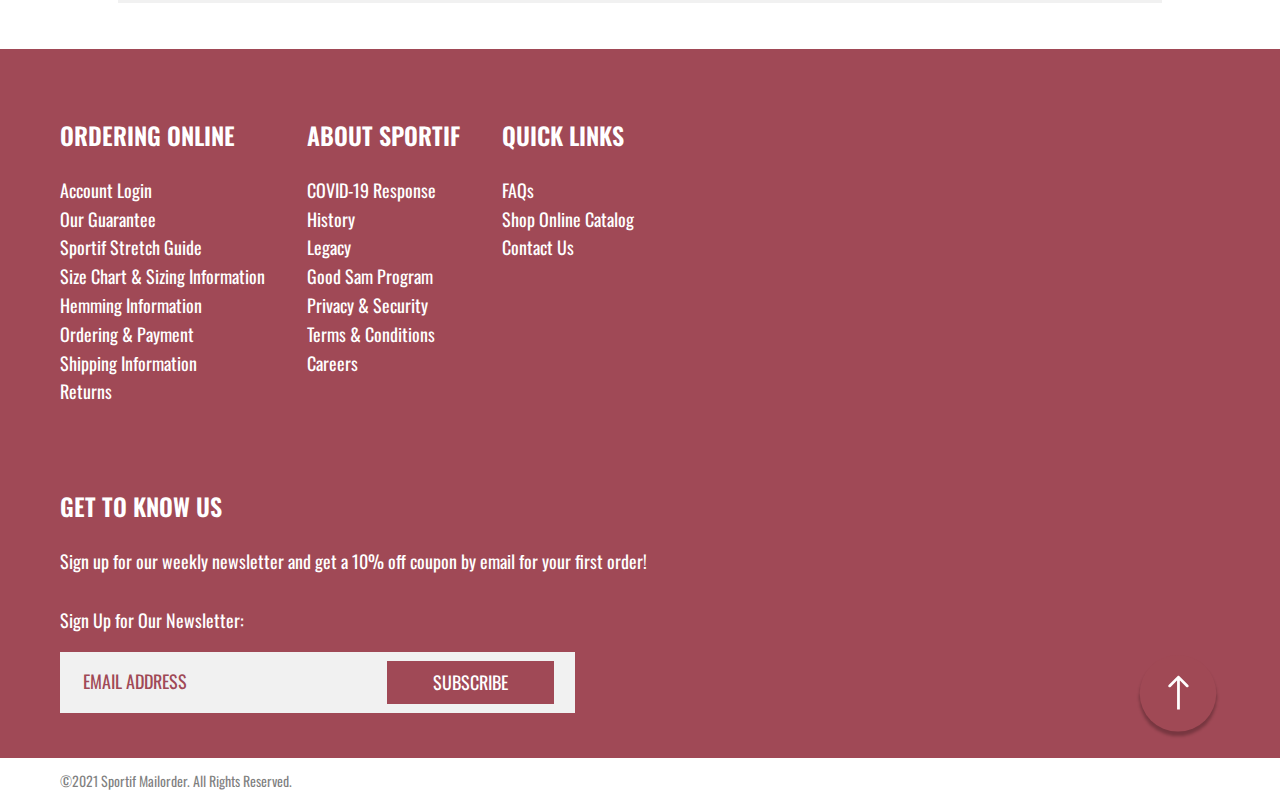
==== commit 35f03db8: "adsf" ====
--- a/index.html
+++ b/index.html
@@ -7,7 +7,7 @@
   <meta name="viewport" content="width=device-width, initial-scale=1.0">
   <title>SportIf</title>
   <link rel="stylesheet" href="./css/normalise.css">
-  <link rel="stylesheet" href="https://unpkg.com/swiper/swiper-bundle.min.css" />
+  <link rel="stylesheet" href="https://unpkg.com/swiper/swiper-bundle.min.css">
   <link rel="stylesheet" href="./css/style.css">
   <link rel="stylesheet" href="./css/media.css">
 </head>
@@ -25,11 +25,11 @@
             <span class="header__counter">0</span>
           </button>
           <nav class="header__nav" id="headerNav">
-            <span data-tab="shorts" class="header__nav-link" href="shorts.html">shorts</span>
-            <span data-tab="pants" class="header__nav-link" href="pants.html">pants</span>
-            <span data-tab="shirts" class="header__nav-link" href="#!">shirts</span>
-            <span data-tab="accessories" class="header__nav-link" href="#!">accessories</span>
-            <span data-tab="sale" class="header__nav-link" href="#!">sale</span>
+            <span data-tab="shorts" class="header__nav-link">shorts</span>
+            <span data-tab="pants" class="header__nav-link">pants</span>
+            <span data-tab="shirts" class="header__nav-link">shirts</span>
+            <span data-tab="accessories" class="header__nav-link">accessories</span>
+            <span data-tab="sale" class="header__nav-link">sale</span>
             <div class="header__search" id="headerSearch">
               <button class="header__search-btn">
                 <img src="./img/svg/search.svg" alt="search">
@@ -94,7 +94,7 @@
         </div>
       </div>
     </section>
-    <section> <!-- block four -->
+    <div> <!-- block four -->
       <div class="box">
         <div class="wrap">
           <div class="four grid">
@@ -121,7 +121,7 @@
           </div>
         </div>
       </div>
-    </section>
+    </div>
     <section> <!-- block five -->
       <div class="five">
         <div class="wrap">
@@ -190,14 +190,14 @@
         <div class="grid">
           <div class="md__left">
             <div class="md__image">
-              <img class="md__image-lg sc-image" src="" alt="product">
+              <img class="md__image-lg sc-image" src="#!" alt="product">
               <div class="md__block-plus hide">
                 <img class="md__image-plus" src="./img/svg/search-plus.svg" alt="plus">
               </div>
             </div>
             <div class="md__block-image">
-              <img class="md__img-front" src="" alt="front">
-              <img class="md__img-back" src="" alt="back">
+              <img class="md__img-front" src="#!" alt="front">
+              <img class="md__img-back" src="#!" alt="back">
             </div>
           </div>
           <div class="md__right">
@@ -274,12 +274,12 @@
 
           <div class="swiper-slide">
             <div class="swiper-zoom-container">
-              <img src="" alt="img" id="md-zoom-item-one">
+              <img src="#!" alt="img" id="md-zoom-item-one">
             </div>
           </div>
           <div class="swiper-slide">
             <div class="swiper-zoom-container">
-              <img src="" alt="img" id="md-zoom-item-two">
+              <img src="#!" alt="img" id="md-zoom-item-two">
             </div>
           </div>
 
--- a/css/style.css
+++ b/css/style.css
@@ -146,7 +146,7 @@
   justify-self: center;
   -moz-column-gap: 4px;
        column-gap: 4px;
-  border: none;
+  border: 1px solid #a04956;
   background: #a04956;
   font-size: 18px;
   font-weight: 400;
@@ -184,26 +184,6 @@
   z-index: 10;
   right: 60px;
   bottom: 4rem;
-}
-
-.breadcrumbs__home {
-  width: 30px;
-}
-.breadcrumbs__arrow {
-  width: 20px;
-  height: 24px;
-}
-
-.breadcrumbs ul {
-  display: flex;
-  align-items: flex-end;
-  gap: 16px;
-}
-
-.breadcrumbs-text {
-  font-size: 24px;
-  font-weight: 500;
-  color: #000;
 }
 
 /* #endregion */
@@ -497,6 +477,7 @@
   display: block;
   width: 260px;
   height: 43px;
+  color: #a04956;
 }
 .footer__input::-moz-placeholder {
   font-size: 18px;
@@ -515,6 +496,7 @@
 .footer__btn {
   width: 167px;
   height: 43px;
+  cursor: pointer;
 }
 
 .footer li {
@@ -539,8 +521,30 @@
   -moz-column-gap: 8.3%;
        column-gap: 8.3%;
   box-sizing: border-box;
-  padding: 55px 0 24px;
+  padding: 60px 0 24px;
   background-color: #fff;
+}
+
+.breadcrumbs {
+  display: flex;
+  align-items: flex-end;
+  gap: 16px;
+}
+.breadcrumbs__home {
+  width: 30px;
+}
+.breadcrumbs__arrow {
+  width: 20px;
+  height: 26px;
+}
+.breadcrumbs__text {
+  font-size: 24px;
+  font-weight: 400;
+  color: #000;
+  text-transform: uppercase;
+}
+.breadcrumbs__end {
+  font-weight: 500;
 }
 
 .catalog {
@@ -1171,6 +1175,7 @@
 .swiper-container {
   width: 100%;
   height: 100vh;
+  cursor: pointer;
 }
 
 .swiper-slide {
--- a/css/media.css
+++ b/css/media.css
@@ -249,6 +249,9 @@
     box-sizing: border-box;
     padding: 10px;
   }
+  .footer__input {
+    width: 100%;
+  }
   .footer__input::-moz-placeholder {
     text-align: center;
   }
@@ -310,13 +313,15 @@
     grid-row: 2/3;
     grid-column: 3/4;
     justify-self: flex-end;
-    align-self: flex-end;
+    align-self: center;
+    margin-right: 45px;
+    margin-top: 36px;
   }
   .sc__counter {
     grid-row: 2/3;
     grid-column: 3/4;
     justify-self: flex-end;
-    align-self: center;
+    align-self: flex-start;
     margin-right: 40px;
     width: 40px;
     height: 28px;
@@ -328,6 +333,8 @@
     grid-column: 3/4;
     justify-self: flex-end;
     align-self: flex-end;
+    margin-right: 45px;
+    margin-bottom: 25px;
   }
   .sc__cost {
     grid-row: 2/3;
@@ -404,7 +411,7 @@
     padding-right: 20px;
     padding-left: 20px;
   }
-  .md__image-lg {
+  .md__image {
     margin-bottom: 60px;
   }
   .close {
@@ -436,9 +443,11 @@
   .sc__counter-add,
   .sc__counter-remove {
     width: 20px;
+    margin: 0 26px 0 0;
   }
   .sc__counter-remove {
     height: 6px;
+    align-self: flex-end;
   }
   .sc__counter {
     width: 30px;
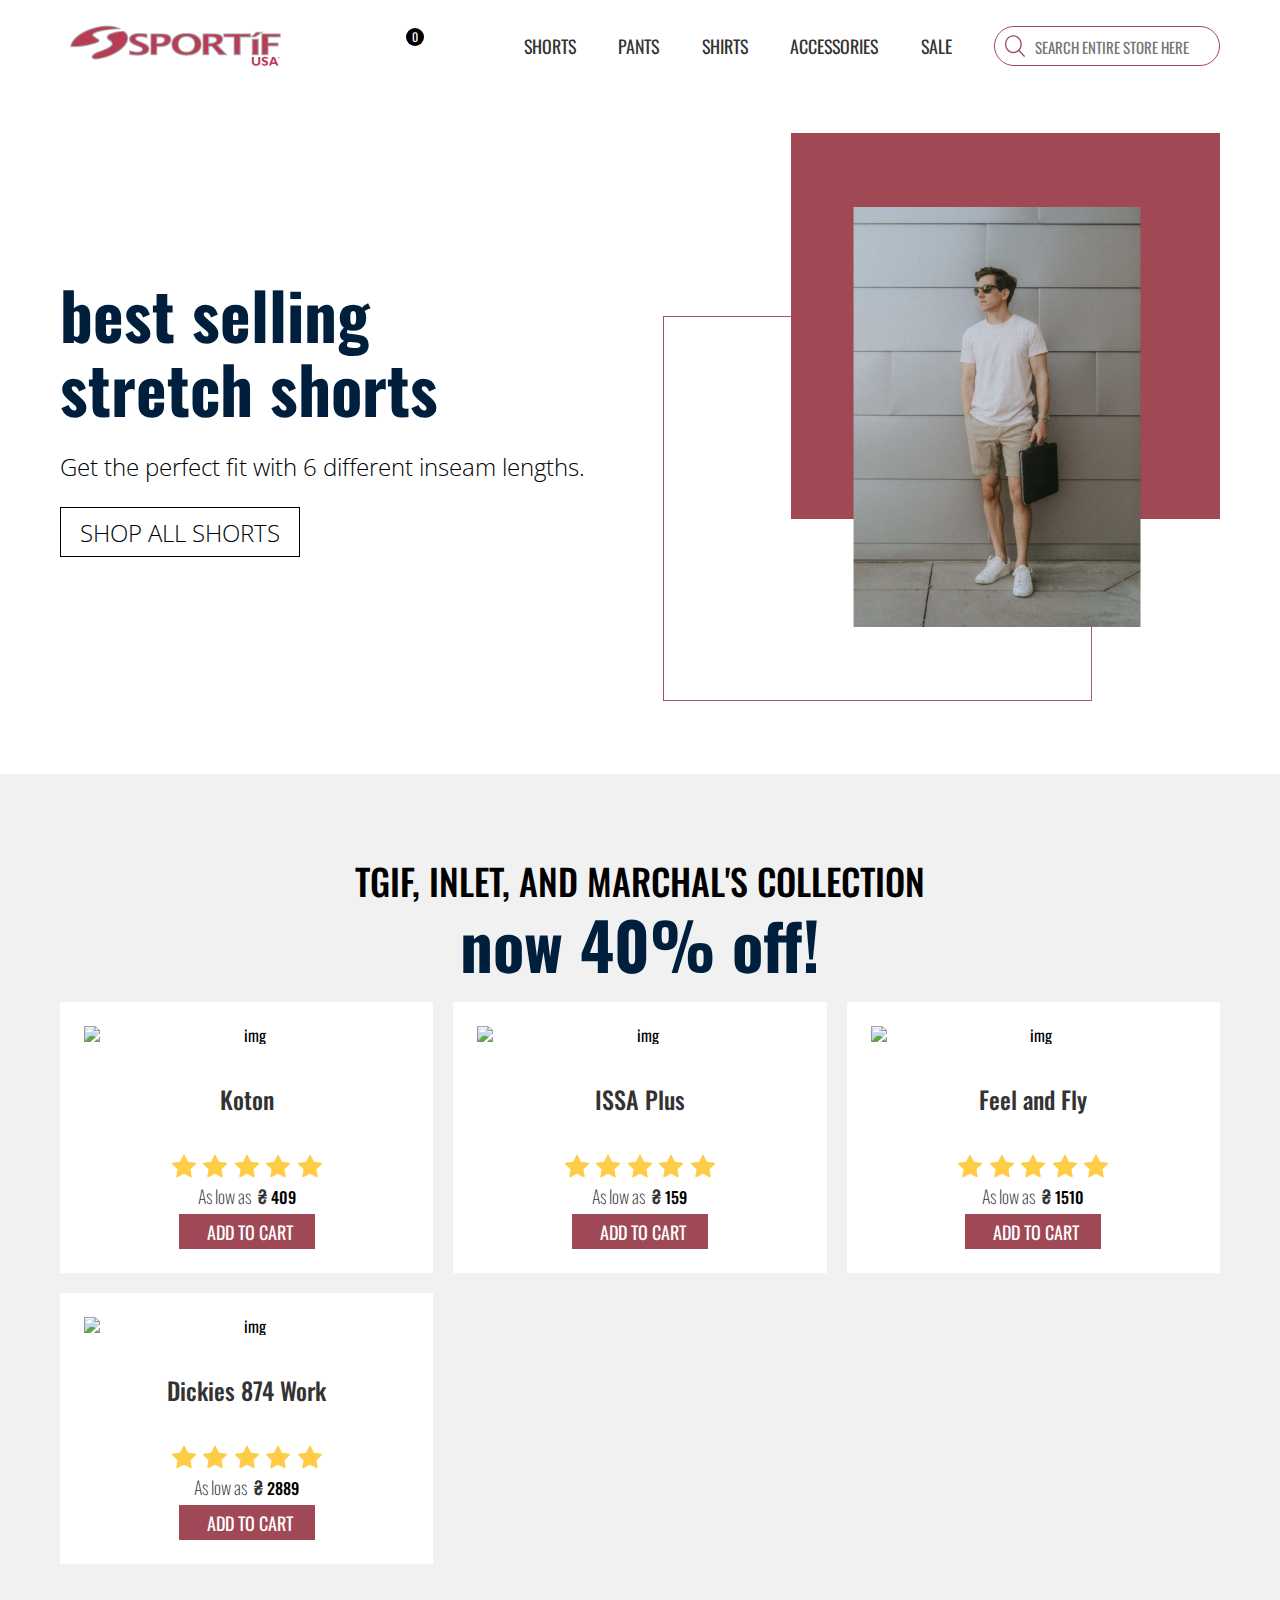
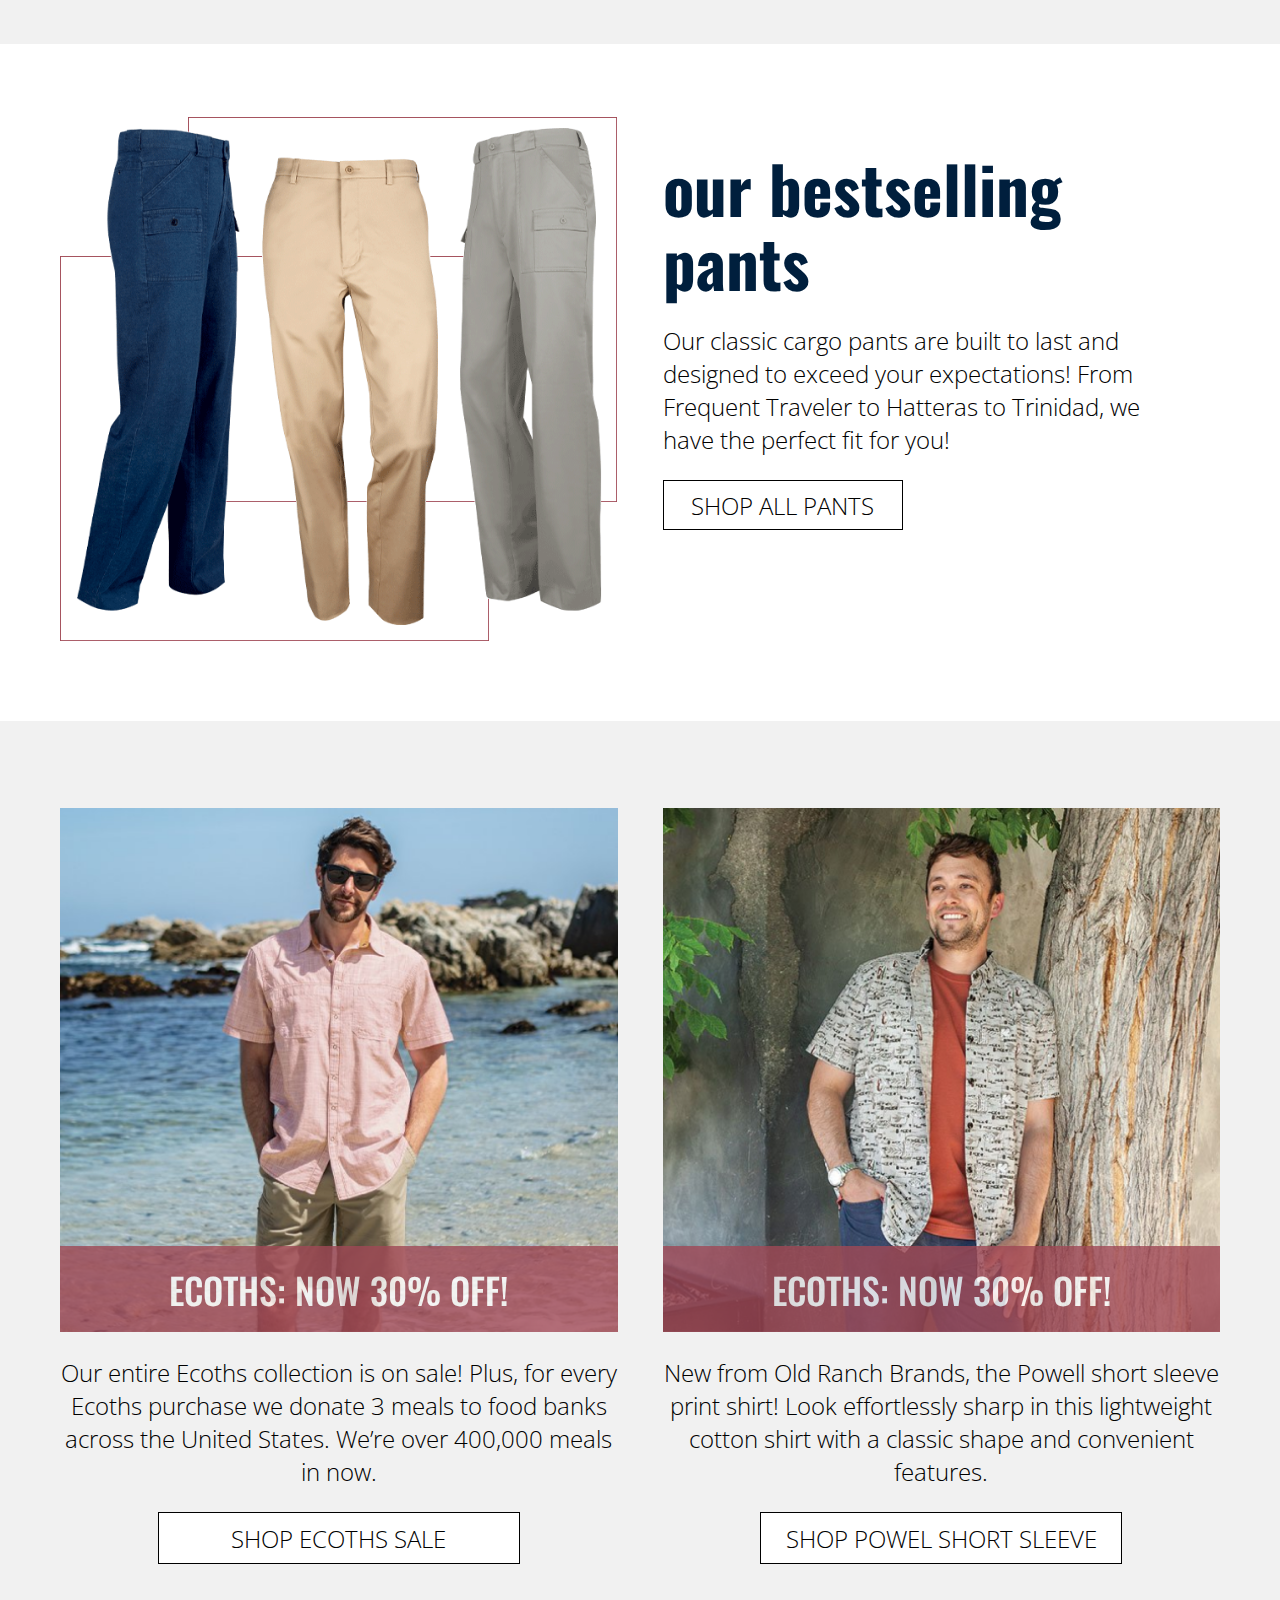
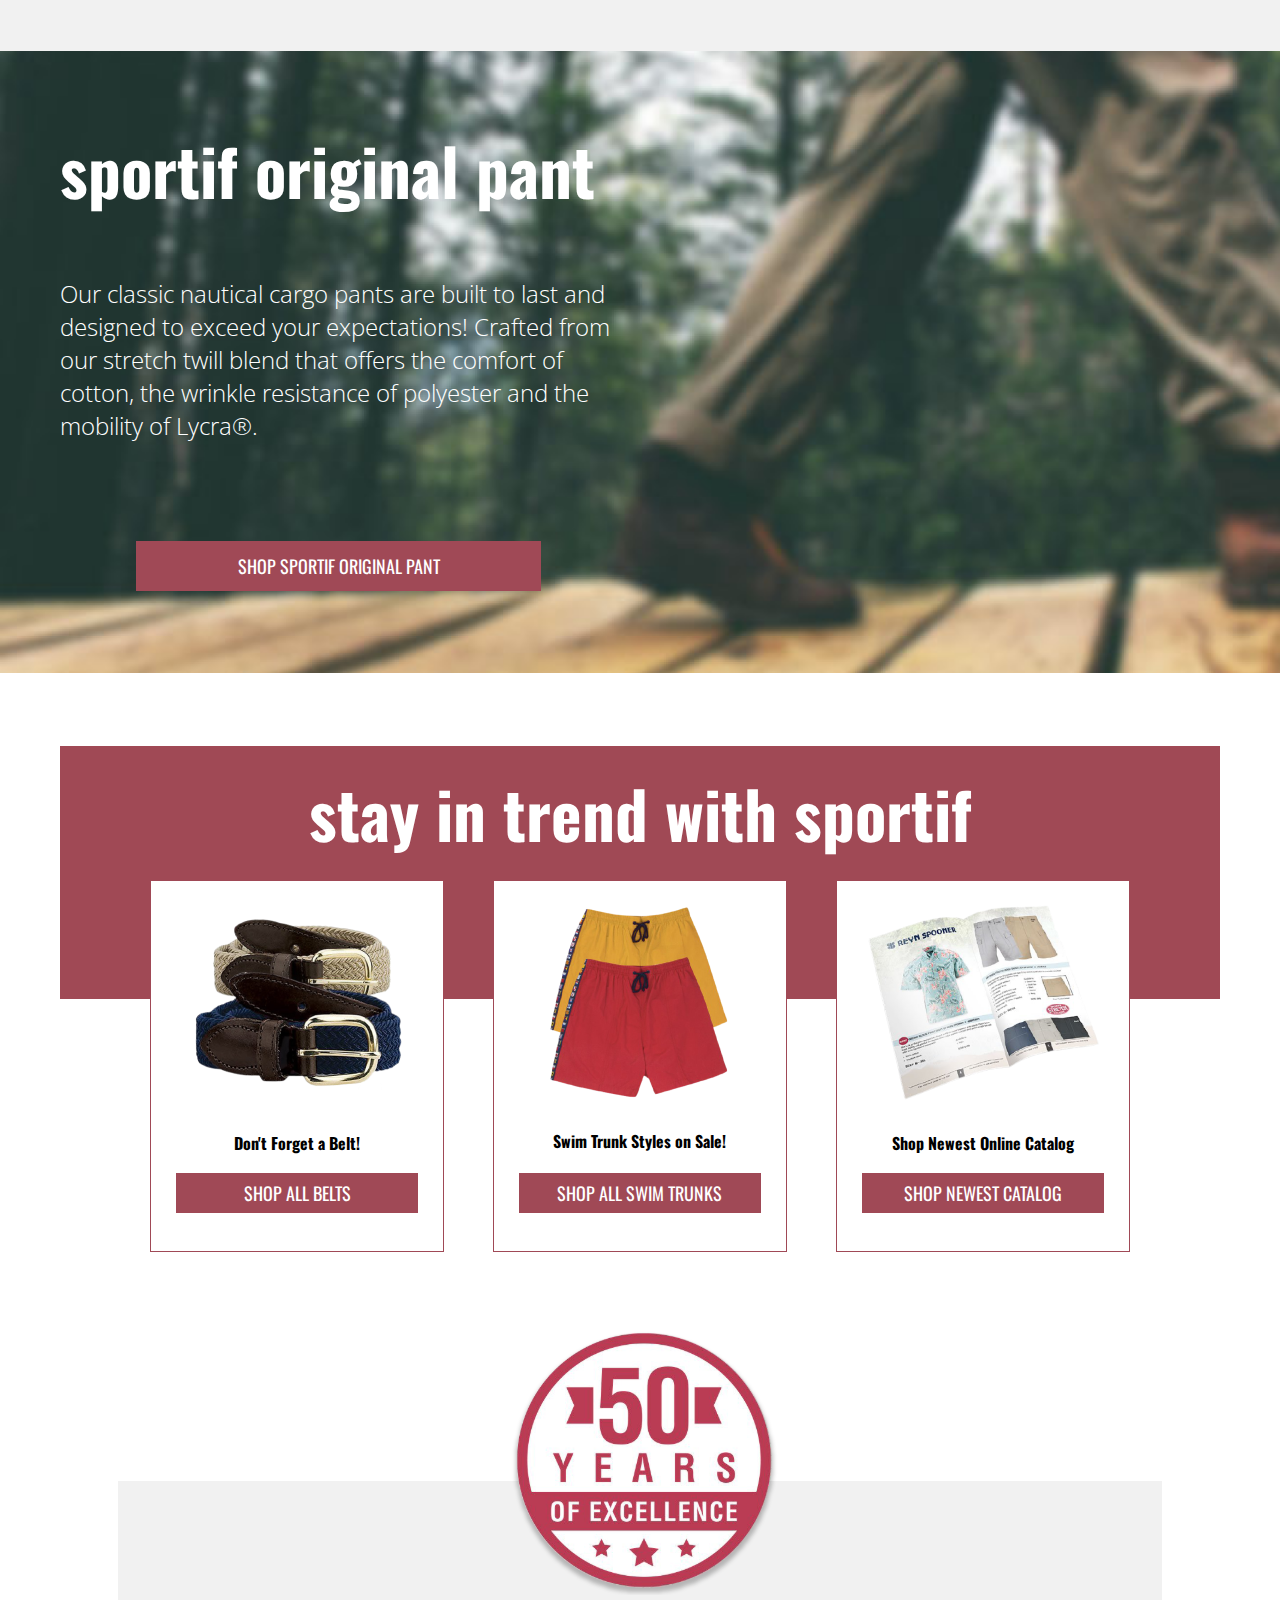
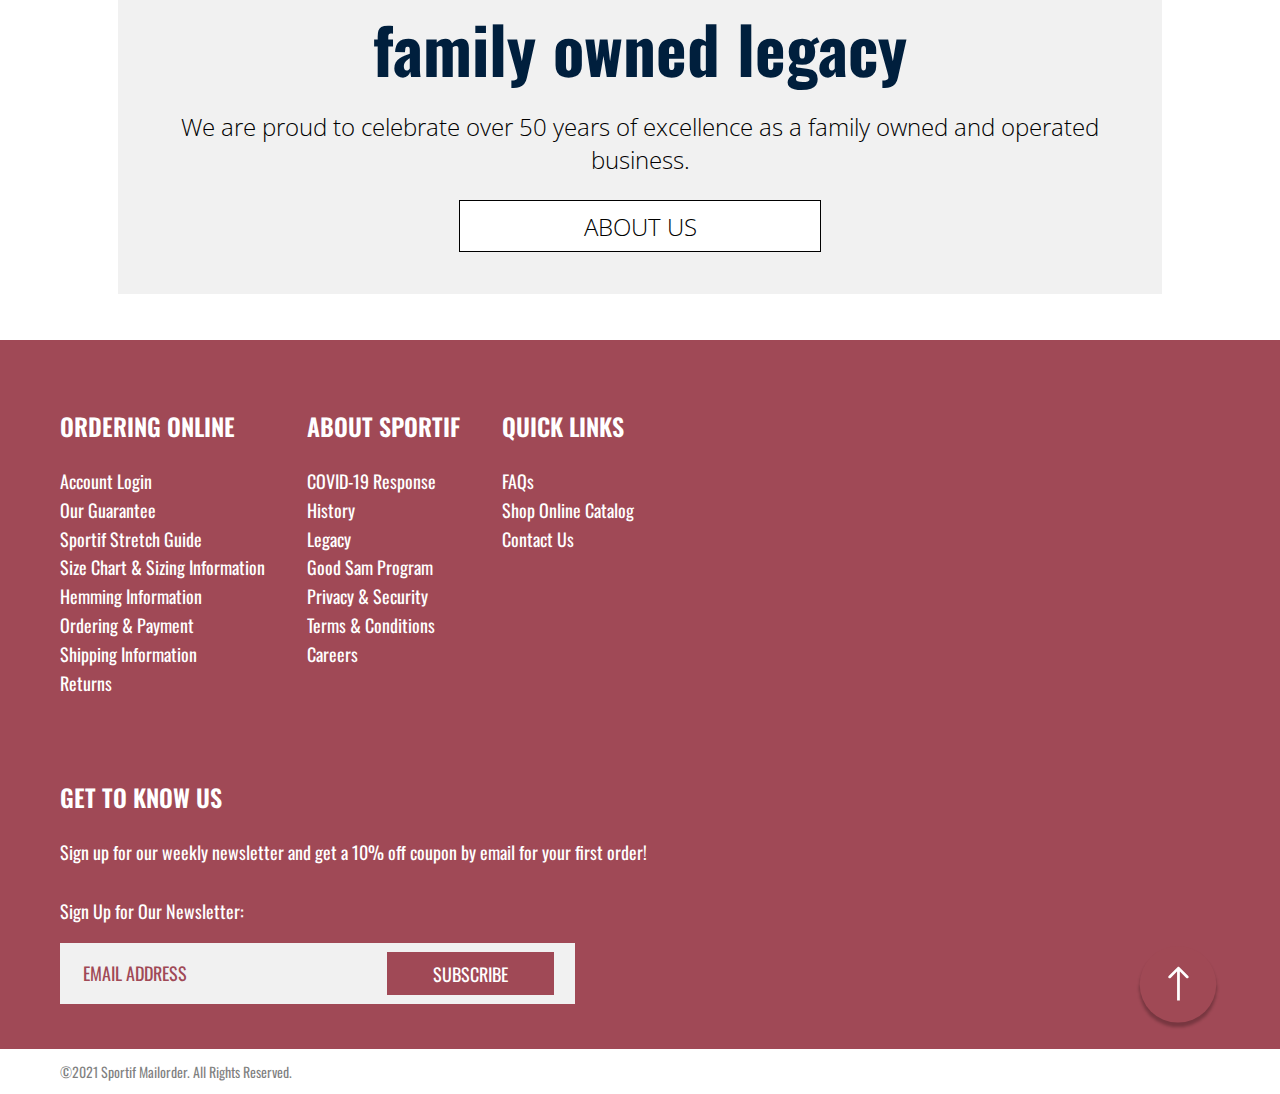
==== commit d8d0b619: "asf" ====
--- a/index.html
+++ b/index.html
@@ -54,9 +54,9 @@
       <div class="wrap">
         <div class="one grid">
           <div class="one__left">
-            <h2 class="text_xl">best selling <br> stretch shotrs</h2>
+            <h2 class="text_xl">best selling <br> stretch shorts</h2>
             <p class="text_md">Get the perfect fit with 6 different inseam lengths.</p>
-            <button data-button="shorts" class="btn text_md">shop all shotrs</button>
+            <button data-button="shorts" class="btn text_md">shop all shorts</button>
           </div>
           <div class="one__right">
             <img src="./img/fashion-models/image-1.png" alt="img">
@@ -94,7 +94,7 @@
         </div>
       </div>
     </section>
-    <div> <!-- block four -->
+    <section> <!-- block four -->
       <div class="box">
         <div class="wrap">
           <div class="four grid">
@@ -121,7 +121,7 @@
           </div>
         </div>
       </div>
-    </div>
+    </section>
     <section> <!-- block five -->
       <div class="five">
         <div class="wrap">
